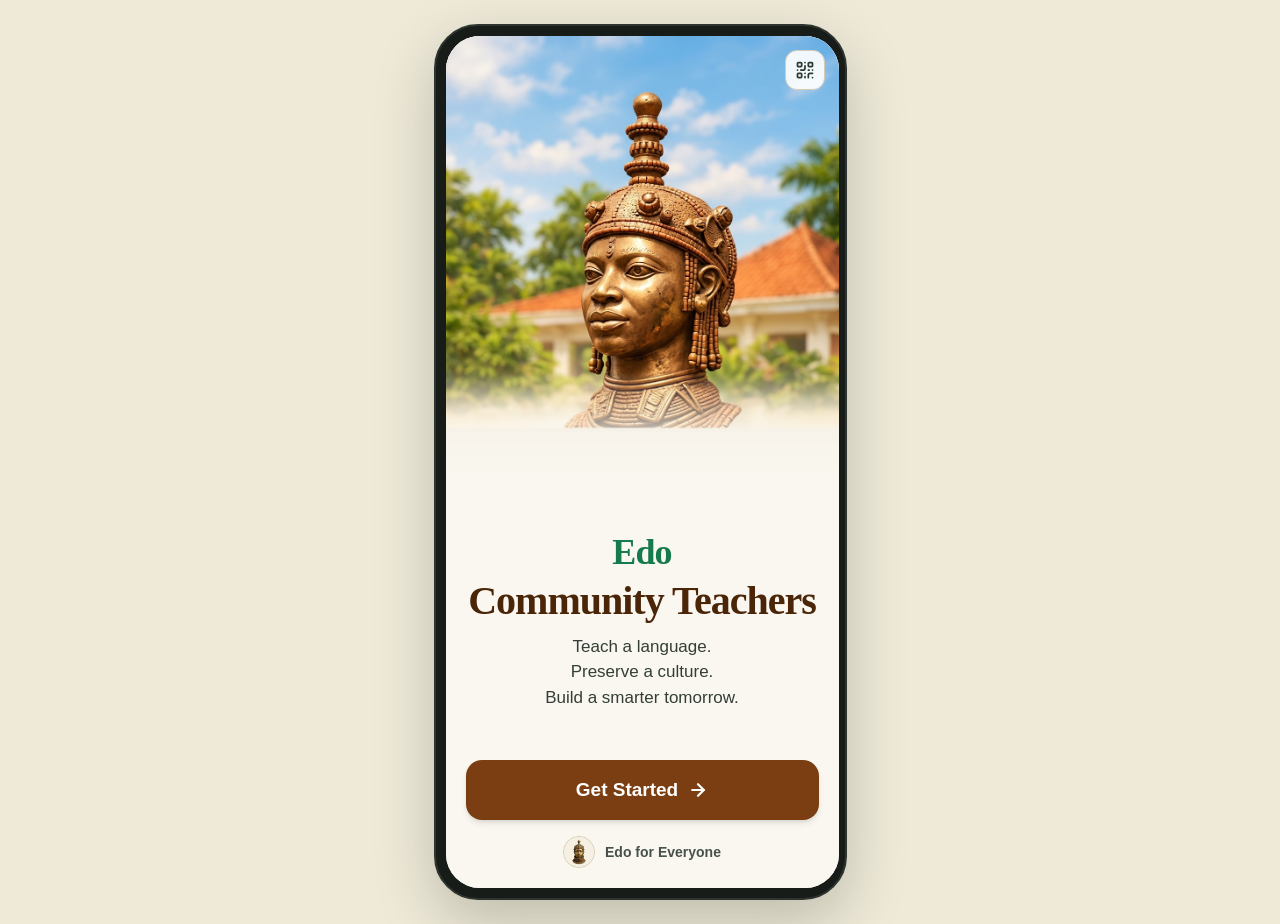
==== index.html @ ba946815 "deploy: iStoria-Ai/CommunityTeachers@e9f51da54241ebad899f2d6e8543a37bd454bb86" ====
<!doctype html>
<html lang="en">
  <head>
    <meta charset="UTF-8" />
    <meta name="viewport" content="width=device-width, initial-scale=1.0, viewport-fit=cover, maximum-scale=1.0, user-scalable=no" />
    <meta name="theme-color" content="#FAF7F0" />
    <meta name="apple-mobile-web-app-capable" content="yes" />
    <meta name="apple-mobile-web-app-status-bar-style" content="default" />
    <link rel="icon" type="image/jpeg" href="/assets/edo-bronze-icon.jpg" />
    <link rel="apple-touch-icon" href="/assets/edo-bronze-icon.jpg" />
    <title>Edo — Community Teachers</title>
    <script type="module" crossorigin src="/assets/studio-DV3Yl1TY.js"></script>
    <link rel="modulepreload" crossorigin href="/assets/index-BXqpALLP.js">
    <link rel="stylesheet" crossorigin href="/assets/index-SWnWZ9Dm.css">
  </head>
  <body class="bg-[#FAF7F0] text-[#1C241E] antialiased selection:bg-[#157A4C] selection:text-white">
    <div id="root"></div>
  </body>
</html>
---- assets/index-SWnWZ9Dm.css ----
*,:before,:after{--tw-border-spacing-x: 0;--tw-border-spacing-y: 0;--tw-translate-x: 0;--tw-translate-y: 0;--tw-rotate: 0;--tw-skew-x: 0;--tw-skew-y: 0;--tw-scale-x: 1;--tw-scale-y: 1;--tw-pan-x: ;--tw-pan-y: ;--tw-pinch-zoom: ;--tw-scroll-snap-strictness: proximity;--tw-gradient-from-position: ;--tw-gradient-via-position: ;--tw-gradient-to-position: ;--tw-ordinal: ;--tw-slashed-zero: ;--tw-numeric-figure: ;--tw-numeric-spacing: ;--tw-numeric-fraction: ;--tw-ring-inset: ;--tw-ring-offset-width: 0px;--tw-ring-offset-color: #fff;--tw-ring-color: rgb(59 130 246 / .5);--tw-ring-offset-shadow: 0 0 #0000;--tw-ring-shadow: 0 0 #0000;--tw-shadow: 0 0 #0000;--tw-shadow-colored: 0 0 #0000;--tw-blur: ;--tw-brightness: ;--tw-contrast: ;--tw-grayscale: ;--tw-hue-rotate: ;--tw-invert: ;--tw-saturate: ;--tw-sepia: ;--tw-drop-shadow: ;--tw-backdrop-blur: ;--tw-backdrop-brightness: ;--tw-backdrop-contrast: ;--tw-backdrop-grayscale: ;--tw-backdrop-hue-rotate: ;--tw-backdrop-invert: ;--tw-backdrop-opacity: ;--tw-backdrop-saturate: ;--tw-backdrop-sepia: ;--tw-contain-size: ;--tw-contain-layout: ;--tw-contain-paint: ;--tw-contain-style: }::backdrop{--tw-border-spacing-x: 0;--tw-border-spacing-y: 0;--tw-translate-x: 0;--tw-translate-y: 0;--tw-rotate: 0;--tw-skew-x: 0;--tw-skew-y: 0;--tw-scale-x: 1;--tw-scale-y: 1;--tw-pan-x: ;--tw-pan-y: ;--tw-pinch-zoom: ;--tw-scroll-snap-strictness: proximity;--tw-gradient-from-position: ;--tw-gradient-via-position: ;--tw-gradient-to-position: ;--tw-ordinal: ;--tw-slashed-zero: ;--tw-numeric-figure: ;--tw-numeric-spacing: ;--tw-numeric-fraction: ;--tw-ring-inset: ;--tw-ring-offset-width: 0px;--tw-ring-offset-color: #fff;--tw-ring-color: rgb(59 130 246 / .5);--tw-ring-offset-shadow: 0 0 #0000;--tw-ring-shadow: 0 0 #0000;--tw-shadow: 0 0 #0000;--tw-shadow-colored: 0 0 #0000;--tw-blur: ;--tw-brightness: ;--tw-contrast: ;--tw-grayscale: ;--tw-hue-rotate: ;--tw-invert: ;--tw-saturate: ;--tw-sepia: ;--tw-drop-shadow: ;--tw-backdrop-blur: ;--tw-backdrop-brightness: ;--tw-backdrop-contrast: ;--tw-backdrop-grayscale: ;--tw-backdrop-hue-rotate: ;--tw-backdrop-invert: ;--tw-backdrop-opacity: ;--tw-backdrop-saturate: ;--tw-backdrop-sepia: ;--tw-contain-size: ;--tw-contain-layout: ;--tw-contain-paint: ;--tw-contain-style: }*,:before,:after{box-sizing:border-box;border-width:0;border-style:solid;border-color:#e5e7eb}:before,:after{--tw-content: ""}html,:host{line-height:1.5;-webkit-text-size-adjust:100%;-moz-tab-size:4;-o-tab-size:4;tab-size:4;font-family:Inter,-apple-system,BlinkMacSystemFont,Segoe UI,Roboto,sans-serif;font-feature-settings:normal;font-variation-settings:normal;-webkit-tap-highlight-color:transparent}body{margin:0;line-height:inherit}hr{height:0;color:inherit;border-top-width:1px}abbr:where([title]){-webkit-text-decoration:underline dotted;text-decoration:underline dotted}h1,h2,h3,h4,h5,h6{font-size:inherit;font-weight:inherit}a{color:inherit;text-decoration:inherit}b,strong{font-weight:bolder}code,kbd,samp,pre{font-family:ui-monospace,SFMono-Regular,Menlo,Monaco,Consolas,Liberation Mono,Courier New,monospace;font-feature-settings:normal;font-variation-settings:normal;font-size:1em}small{font-size:80%}sub,sup{font-size:75%;line-height:0;position:relative;vertical-align:baseline}sub{bottom:-.25em}sup{top:-.5em}table{text-indent:0;border-color:inherit;border-collapse:collapse}button,input,optgroup,select,textarea{font-family:inherit;font-feature-settings:inherit;font-variation-settings:inherit;font-size:100%;font-weight:inherit;line-height:inherit;letter-spacing:inherit;color:inherit;margin:0;padding:0}button,select{text-transform:none}button,input:where([type=button]),input:where([type=reset]),input:where([type=submit]){-webkit-appearance:button;background-color:transparent;background-image:none}:-moz-focusring{outline:auto}:-moz-ui-invalid{box-shadow:none}progress{vertical-align:baseline}::-webkit-inner-spin-button,::-webkit-outer-spin-button{height:auto}[type=search]{-webkit-appearance:textfield;outline-offset:-2px}::-webkit-search-decoration{-webkit-appearance:none}::-webkit-file-upload-button{-webkit-appearance:button;font:inherit}summary{display:list-item}blockquote,dl,dd,h1,h2,h3,h4,h5,h6,hr,figure,p,pre{margin:0}fieldset{margin:0;padding:0}legend{padding:0}ol,ul,menu{list-style:none;margin:0;padding:0}dialog{padding:0}textarea{resize:vertical}input::-moz-placeholder,textarea::-moz-placeholder{opacity:1;color:#9ca3af}input::placeholder,textarea::placeholder{opacity:1;color:#9ca3af}button,[role=button]{cursor:pointer}:disabled{cursor:default}img,svg,video,canvas,audio,iframe,embed,object{display:block;vertical-align:middle}img,video{max-width:100%;height:auto}[hidden]:where(:not([hidden=until-found])){display:none}.container{width:100%}@media (min-width: 640px){.container{max-width:640px}}@media (min-width: 768px){.container{max-width:768px}}@media (min-width: 1024px){.container{max-width:1024px}}@media (min-width: 1280px){.container{max-width:1280px}}@media (min-width: 1536px){.container{max-width:1536px}}.edo-screen{display:flex;width:100%;flex:1 1 0%;-webkit-user-select:none;-moz-user-select:none;user-select:none;flex-direction:column;overflow-x:hidden;--tw-bg-opacity: 1;background-color:rgb(250 247 240 / var(--tw-bg-opacity, 1));--tw-text-opacity: 1;color:rgb(28 36 30 / var(--tw-text-opacity, 1))}.edo-screen-scroll{display:flex;width:100%;flex:1 1 0%;flex-direction:column;justify-content:space-between;overflow-y:auto;overflow-x:hidden;padding-left:1.25rem;padding-right:1.25rem;padding-bottom:1.25rem}.edo-primary-btn{display:flex;min-height:56px;width:100%;align-items:center;justify-content:center;gap:.625rem;border-radius:1rem;padding:.875rem 1.5rem;font-size:17.5px;font-weight:700;line-height:1.375;--tw-shadow: 0 4px 6px -1px rgb(0 0 0 / .1), 0 2px 4px -2px rgb(0 0 0 / .1);--tw-shadow-colored: 0 4px 6px -1px var(--tw-shadow-color), 0 2px 4px -2px var(--tw-shadow-color);box-shadow:var(--tw-ring-offset-shadow, 0 0 #0000),var(--tw-ring-shadow, 0 0 #0000),var(--tw-shadow);transition-property:all;transition-timing-function:cubic-bezier(.4,0,.2,1);transition-duration:.15s}.edo-primary-btn:active{--tw-scale-x: .99;--tw-scale-y: .99;transform:translate(var(--tw-translate-x),var(--tw-translate-y)) rotate(var(--tw-rotate)) skew(var(--tw-skew-x)) skewY(var(--tw-skew-y)) scaleX(var(--tw-scale-x)) scaleY(var(--tw-scale-y))}.edo-secondary-btn{display:flex;min-height:52px;width:100%;align-items:center;justify-content:center;gap:.5rem;border-radius:1rem;border-width:1px;--tw-border-opacity: 1;border-color:rgb(221 213 196 / var(--tw-border-opacity, 1));--tw-bg-opacity: 1;background-color:rgb(255 255 255 / var(--tw-bg-opacity, 1));padding:.75rem 1.25rem;font-size:16px;font-weight:700;line-height:1.375;--tw-text-opacity: 1;color:rgb(38 49 41 / var(--tw-text-opacity, 1));--tw-shadow: 0 1px 2px 0 rgb(0 0 0 / .05);--tw-shadow-colored: 0 1px 2px 0 var(--tw-shadow-color);box-shadow:var(--tw-ring-offset-shadow, 0 0 #0000),var(--tw-ring-shadow, 0 0 #0000),var(--tw-shadow);transition-property:all;transition-timing-function:cubic-bezier(.4,0,.2,1);transition-duration:.15s}.edo-secondary-btn:hover{--tw-bg-opacity: 1;background-color:rgb(245 241 230 / var(--tw-bg-opacity, 1))}.edo-secondary-btn:active{--tw-scale-x: .99;--tw-scale-y: .99;transform:translate(var(--tw-translate-x),var(--tw-translate-y)) rotate(var(--tw-rotate)) skew(var(--tw-skew-x)) skewY(var(--tw-skew-y)) scaleX(var(--tw-scale-x)) scaleY(var(--tw-scale-y))}.edo-input{min-height:54px;width:100%;border-radius:1rem;border-width:1px;--tw-border-opacity: 1;border-color:rgb(212 204 184 / var(--tw-border-opacity, 1));--tw-bg-opacity: 1;background-color:rgb(255 255 255 / var(--tw-bg-opacity, 1));padding:.875rem 1rem;font-size:16.5px;--tw-text-opacity: 1;color:rgb(28 36 30 / var(--tw-text-opacity, 1))}.edo-input::-moz-placeholder{--tw-placeholder-opacity: 1;color:rgb(133 142 135 / var(--tw-placeholder-opacity, 1))}.edo-input::placeholder{--tw-placeholder-opacity: 1;color:rgb(133 142 135 / var(--tw-placeholder-opacity, 1))}.edo-input{--tw-shadow: inset 0 2px 4px 0 rgb(0 0 0 / .05);--tw-shadow-colored: inset 0 2px 4px 0 var(--tw-shadow-color);box-shadow:var(--tw-ring-offset-shadow, 0 0 #0000),var(--tw-ring-shadow, 0 0 #0000),var(--tw-shadow);transition-property:color,background-color,border-color,text-decoration-color,fill,stroke,opacity,box-shadow,transform,filter,backdrop-filter;transition-timing-function:cubic-bezier(.4,0,.2,1);transition-duration:.15s}.edo-input:focus{outline:2px solid transparent;outline-offset:2px}.sr-only{position:absolute;width:1px;height:1px;padding:0;margin:-1px;overflow:hidden;clip:rect(0,0,0,0);white-space:nowrap;border-width:0}.pointer-events-none{pointer-events:none}.visible{visibility:visible}.static{position:static}.fixed{position:fixed}.absolute{position:absolute}.relative{position:relative}.sticky{position:sticky}.inset-0{top:0;right:0;bottom:0;left:0}.inset-x-0{left:0;right:0}.-left-2{left:-.5rem}.-right-2{right:-.5rem}.-top-1{top:-.25rem}.bottom-0{bottom:0}.bottom-1{bottom:.25rem}.left-4{left:1rem}.left-\[9px\]{left:9px}.right-0{right:0}.right-1{right:.25rem}.right-2\.5{right:.625rem}.right-3{right:.75rem}.right-3\.5{right:.875rem}.top-0{top:0}.top-2{top:.5rem}.top-2\.5{top:.625rem}.top-3\.5{top:.875rem}.top-5{top:1.25rem}.z-10{z-index:10}.z-20{z-index:20}.z-30{z-index:30}.z-50{z-index:50}.mx-5{margin-left:1.25rem;margin-right:1.25rem}.mx-auto{margin-left:auto;margin-right:auto}.my-0\.5{margin-top:.125rem;margin-bottom:.125rem}.my-1{margin-top:.25rem;margin-bottom:.25rem}.my-2{margin-top:.5rem;margin-bottom:.5rem}.my-auto{margin-top:auto;margin-bottom:auto}.mb-1{margin-bottom:.25rem}.mb-1\.5{margin-bottom:.375rem}.mb-2{margin-bottom:.5rem}.mb-2\.5{margin-bottom:.625rem}.mb-3{margin-bottom:.75rem}.mb-4{margin-bottom:1rem}.mb-6{margin-bottom:1.5rem}.ml-0\.5{margin-left:.125rem}.ml-2{margin-left:.5rem}.mt-0\.5{margin-top:.125rem}.mt-1{margin-top:.25rem}.mt-1\.5{margin-top:.375rem}.mt-2{margin-top:.5rem}.mt-2\.5{margin-top:.625rem}.mt-3{margin-top:.75rem}.mt-3\.5{margin-top:.875rem}.mt-4{margin-top:1rem}.mt-5{margin-top:1.25rem}.block{display:block}.inline-block{display:inline-block}.flex{display:flex}.inline-flex{display:inline-flex}.table{display:table}.grid{display:grid}.contents{display:contents}.hidden{display:none}.h-1\.5{height:.375rem}.h-10{height:2.5rem}.h-11{height:2.75rem}.h-12{height:3rem}.h-14{height:3.5rem}.h-16{height:4rem}.h-2{height:.5rem}.h-2\.5{height:.625rem}.h-24{height:6rem}.h-28{height:7rem}.h-3{height:.75rem}.h-3\.5{height:.875rem}.h-32{height:8rem}.h-4{height:1rem}.h-5{height:1.25rem}.h-6{height:1.5rem}.h-7{height:1.75rem}.h-8{height:2rem}.h-9{height:2.25rem}.h-\[100dvh\]{height:100dvh}.h-\[190px\]{height:190px}.h-\[38px\]{height:38px}.h-\[42px\]{height:42px}.h-\[52px\]{height:52px}.h-\[80px\]{height:80px}.h-\[88px\]{height:88px}.h-\[96px\]{height:96px}.h-full{height:100%}.max-h-\[40dvh\]{max-height:40dvh}.max-h-\[470px\]{max-height:470px}.max-h-\[80px\]{max-height:80px}.max-h-\[92vh\]{max-height:92vh}.max-h-full{max-height:100%}.min-h-0{min-height:0px}.min-h-\[100dvh\]{min-height:100dvh}.min-h-\[140px\]{min-height:140px}.min-h-\[265px\]{min-height:265px}.min-h-\[320px\]{min-height:320px}.min-h-\[42px\]{min-height:42px}.min-h-\[44px\]{min-height:44px}.min-h-\[46px\]{min-height:46px}.min-h-\[48px\]{min-height:48px}.min-h-\[50px\]{min-height:50px}.min-h-\[56px\]{min-height:56px}.min-h-\[58px\]{min-height:58px}.min-h-\[60px\]{min-height:60px}.min-h-\[62px\]{min-height:62px}.w-1{width:.25rem}.w-1\.5{width:.375rem}.w-10{width:2.5rem}.w-11{width:2.75rem}.w-12{width:3rem}.w-14{width:3.5rem}.w-16{width:4rem}.w-2{width:.5rem}.w-24{width:6rem}.w-3{width:.75rem}.w-3\.5{width:.875rem}.w-32{width:8rem}.w-4{width:1rem}.w-5{width:1.25rem}.w-6{width:1.5rem}.w-7{width:1.75rem}.w-8{width:2rem}.w-9{width:2.25rem}.w-\[110px\]{width:110px}.w-\[190px\]{width:190px}.w-\[2px\]{width:2px}.w-\[38px\]{width:38px}.w-\[42px\]{width:42px}.w-\[52px\]{width:52px}.w-\[88px\]{width:88px}.w-\[96px\]{width:96px}.w-full{width:100%}.w-px{width:1px}.min-w-0{min-width:0px}.min-w-\[64px\]{min-width:64px}.max-w-\[142px\]{max-width:142px}.max-w-\[1540px\]{max-width:1540px}.max-w-\[1680px\]{max-width:1680px}.max-w-\[240px\]{max-width:240px}.max-w-\[260px\]{max-width:260px}.max-w-\[280px\]{max-width:280px}.max-w-\[300px\]{max-width:300px}.max-w-\[390px\]{max-width:390px}.max-w-full{max-width:100%}.max-w-lg{max-width:32rem}.max-w-sm{max-width:24rem}.max-w-xs{max-width:20rem}.flex-1{flex:1 1 0%}.flex-\[1\.18\]{flex:1.18}.shrink-0{flex-shrink:0}.scale-105{--tw-scale-x: 1.05;--tw-scale-y: 1.05;transform:translate(var(--tw-translate-x),var(--tw-translate-y)) rotate(var(--tw-rotate)) skew(var(--tw-skew-x)) skewY(var(--tw-skew-y)) scaleX(var(--tw-scale-x)) scaleY(var(--tw-scale-y))}.scale-110{--tw-scale-x: 1.1;--tw-scale-y: 1.1;transform:translate(var(--tw-translate-x),var(--tw-translate-y)) rotate(var(--tw-rotate)) skew(var(--tw-skew-x)) skewY(var(--tw-skew-y)) scaleX(var(--tw-scale-x)) scaleY(var(--tw-scale-y))}@keyframes ping{75%,to{transform:scale(2);opacity:0}}.animate-ping{animation:ping 1s cubic-bezier(0,0,.2,1) infinite}@keyframes pulse{50%{opacity:.5}}.animate-pulse{animation:pulse 2s cubic-bezier(.4,0,.6,1) infinite}@keyframes spin{to{transform:rotate(360deg)}}.animate-spin{animation:spin 1s linear infinite}.cursor-not-allowed{cursor:not-allowed}.cursor-pointer{cursor:pointer}.select-none{-webkit-user-select:none;-moz-user-select:none;user-select:none}.select-text{-webkit-user-select:text;-moz-user-select:text;user-select:text}.resize{resize:both}.list-inside{list-style-position:inside}.list-decimal{list-style-type:decimal}.grid-cols-2{grid-template-columns:repeat(2,minmax(0,1fr))}.grid-cols-3{grid-template-columns:repeat(3,minmax(0,1fr))}.grid-rows-2{grid-template-rows:repeat(2,minmax(0,1fr))}.flex-col{flex-direction:column}.flex-wrap{flex-wrap:wrap}.items-start{align-items:flex-start}.items-end{align-items:flex-end}.items-center{align-items:center}.justify-end{justify-content:flex-end}.justify-center{justify-content:center}.justify-between{justify-content:space-between}.justify-around{justify-content:space-around}.gap-1{gap:.25rem}.gap-1\.5{gap:.375rem}.gap-2{gap:.5rem}.gap-2\.5{gap:.625rem}.gap-3{gap:.75rem}.gap-3\.5{gap:.875rem}.gap-4{gap:1rem}.gap-5{gap:1.25rem}.gap-\[3px\]{gap:3px}.space-y-1>:not([hidden])~:not([hidden]){--tw-space-y-reverse: 0;margin-top:calc(.25rem * calc(1 - var(--tw-space-y-reverse)));margin-bottom:calc(.25rem * var(--tw-space-y-reverse))}.space-y-1\.5>:not([hidden])~:not([hidden]){--tw-space-y-reverse: 0;margin-top:calc(.375rem * calc(1 - var(--tw-space-y-reverse)));margin-bottom:calc(.375rem * var(--tw-space-y-reverse))}.space-y-2>:not([hidden])~:not([hidden]){--tw-space-y-reverse: 0;margin-top:calc(.5rem * calc(1 - var(--tw-space-y-reverse)));margin-bottom:calc(.5rem * var(--tw-space-y-reverse))}.space-y-2\.5>:not([hidden])~:not([hidden]){--tw-space-y-reverse: 0;margin-top:calc(.625rem * calc(1 - var(--tw-space-y-reverse)));margin-bottom:calc(.625rem * var(--tw-space-y-reverse))}.space-y-3>:not([hidden])~:not([hidden]){--tw-space-y-reverse: 0;margin-top:calc(.75rem * calc(1 - var(--tw-space-y-reverse)));margin-bottom:calc(.75rem * var(--tw-space-y-reverse))}.space-y-4>:not([hidden])~:not([hidden]){--tw-space-y-reverse: 0;margin-top:calc(1rem * calc(1 - var(--tw-space-y-reverse)));margin-bottom:calc(1rem * var(--tw-space-y-reverse))}.space-y-8>:not([hidden])~:not([hidden]){--tw-space-y-reverse: 0;margin-top:calc(2rem * calc(1 - var(--tw-space-y-reverse)));margin-bottom:calc(2rem * var(--tw-space-y-reverse))}.self-start{align-self:flex-start}.overflow-hidden{overflow:hidden}.overflow-x-auto{overflow-x:auto}.overflow-y-auto{overflow-y:auto}.truncate{overflow:hidden;text-overflow:ellipsis;white-space:nowrap}.whitespace-normal{white-space:normal}.break-words{overflow-wrap:break-word}.break-all{word-break:break-all}.rounded{border-radius:.25rem}.rounded-2xl{border-radius:1rem}.rounded-3xl{border-radius:1.5rem}.rounded-\[34px\]{border-radius:34px}.rounded-\[44px\]{border-radius:44px}.rounded-full{border-radius:9999px}.rounded-lg{border-radius:.5rem}.rounded-md{border-radius:.375rem}.rounded-sm{border-radius:.125rem}.rounded-xl{border-radius:.75rem}.border{border-width:1px}.border-2{border-width:2px}.border-4{border-width:4px}.border-\[2px\]{border-width:2px}.border-b{border-bottom-width:1px}.border-t{border-top-width:1px}.border-\[\#157A4C\]{--tw-border-opacity: 1;border-color:rgb(21 122 76 / var(--tw-border-opacity, 1))}.border-\[\#18241B\]{--tw-border-opacity: 1;border-color:rgb(24 36 27 / var(--tw-border-opacity, 1))}.border-\[\#238B52\]{--tw-border-opacity: 1;border-color:rgb(35 139 82 / var(--tw-border-opacity, 1))}.border-\[\#2E3430\]{--tw-border-opacity: 1;border-color:rgb(46 52 48 / var(--tw-border-opacity, 1))}.border-\[\#6E4BC3\]\/50{border-color:#6e4bc380}.border-\[\#934919\]{--tw-border-opacity: 1;border-color:rgb(147 73 25 / var(--tw-border-opacity, 1))}.border-\[\#A7D7BC\]{--tw-border-opacity: 1;border-color:rgb(167 215 188 / var(--tw-border-opacity, 1))}.border-\[\#B9B2A2\]{--tw-border-opacity: 1;border-color:rgb(185 178 162 / var(--tw-border-opacity, 1))}.border-\[\#B9DFCA\]{--tw-border-opacity: 1;border-color:rgb(185 223 202 / var(--tw-border-opacity, 1))}.border-\[\#BBD4FA\]{--tw-border-opacity: 1;border-color:rgb(187 212 250 / var(--tw-border-opacity, 1))}.border-\[\#BDE3CF\]{--tw-border-opacity: 1;border-color:rgb(189 227 207 / var(--tw-border-opacity, 1))}.border-\[\#BDE5C8\]{--tw-border-opacity: 1;border-color:rgb(189 229 200 / var(--tw-border-opacity, 1))}.border-\[\#BEE2CE\]{--tw-border-opacity: 1;border-color:rgb(190 226 206 / var(--tw-border-opacity, 1))}.border-\[\#BFD6FA\]{--tw-border-opacity: 1;border-color:rgb(191 214 250 / var(--tw-border-opacity, 1))}.border-\[\#C2E2D0\]{--tw-border-opacity: 1;border-color:rgb(194 226 208 / var(--tw-border-opacity, 1))}.border-\[\#C2E4D2\]{--tw-border-opacity: 1;border-color:rgb(194 228 210 / var(--tw-border-opacity, 1))}.border-\[\#C3D9FA\]{--tw-border-opacity: 1;border-color:rgb(195 217 250 / var(--tw-border-opacity, 1))}.border-\[\#C6E2D1\]{--tw-border-opacity: 1;border-color:rgb(198 226 209 / var(--tw-border-opacity, 1))}.border-\[\#CBB8EE\]{--tw-border-opacity: 1;border-color:rgb(203 184 238 / var(--tw-border-opacity, 1))}.border-\[\#D0D9E7\]{--tw-border-opacity: 1;border-color:rgb(208 217 231 / var(--tw-border-opacity, 1))}.border-\[\#D3E3FC\]{--tw-border-opacity: 1;border-color:rgb(211 227 252 / var(--tw-border-opacity, 1))}.border-\[\#D5C5F3\]{--tw-border-opacity: 1;border-color:rgb(213 197 243 / var(--tw-border-opacity, 1))}.border-\[\#D5CCB8\]{--tw-border-opacity: 1;border-color:rgb(213 204 184 / var(--tw-border-opacity, 1))}.border-\[\#D5CFC0\]{--tw-border-opacity: 1;border-color:rgb(213 207 192 / var(--tw-border-opacity, 1))}.border-\[\#D7C8F3\]{--tw-border-opacity: 1;border-color:rgb(215 200 243 / var(--tw-border-opacity, 1))}.border-\[\#D7EFE2\]{--tw-border-opacity: 1;border-color:rgb(215 239 226 / var(--tw-border-opacity, 1))}.border-\[\#D8CFC0\]{--tw-border-opacity: 1;border-color:rgb(216 207 192 / var(--tw-border-opacity, 1))}.border-\[\#DDD5C4\]{--tw-border-opacity: 1;border-color:rgb(221 213 196 / var(--tw-border-opacity, 1))}.border-\[\#DED5C3\]{--tw-border-opacity: 1;border-color:rgb(222 213 195 / var(--tw-border-opacity, 1))}.border-\[\#DED6C4\]{--tw-border-opacity: 1;border-color:rgb(222 214 196 / var(--tw-border-opacity, 1))}.border-\[\#DFBF7F\]\/50{border-color:#dfbf7f80}.border-\[\#DFD5C0\]{--tw-border-opacity: 1;border-color:rgb(223 213 192 / var(--tw-border-opacity, 1))}.border-\[\#DFD6C4\]{--tw-border-opacity: 1;border-color:rgb(223 214 196 / var(--tw-border-opacity, 1))}.border-\[\#DFD7C5\]{--tw-border-opacity: 1;border-color:rgb(223 215 197 / var(--tw-border-opacity, 1))}.border-\[\#DFD8F2\]{--tw-border-opacity: 1;border-color:rgb(223 216 242 / var(--tw-border-opacity, 1))}.border-\[\#E0D8C6\]{--tw-border-opacity: 1;border-color:rgb(224 216 198 / var(--tw-border-opacity, 1))}.border-\[\#E2D2C0\]{--tw-border-opacity: 1;border-color:rgb(226 210 192 / var(--tw-border-opacity, 1))}.border-\[\#E2D8C6\]{--tw-border-opacity: 1;border-color:rgb(226 216 198 / var(--tw-border-opacity, 1))}.border-\[\#E2DAC7\]{--tw-border-opacity: 1;border-color:rgb(226 218 199 / var(--tw-border-opacity, 1))}.border-\[\#E4DCB\]{border-color:#E4DCB}.border-\[\#E5DEC9\]{--tw-border-opacity: 1;border-color:rgb(229 222 201 / var(--tw-border-opacity, 1))}.border-\[\#E5E7EB\]{--tw-border-opacity: 1;border-color:rgb(229 231 235 / var(--tw-border-opacity, 1))}.border-\[\#E6DFCF\]{--tw-border-opacity: 1;border-color:rgb(230 223 207 / var(--tw-border-opacity, 1))}.border-\[\#F3C5BE\]{--tw-border-opacity: 1;border-color:rgb(243 197 190 / var(--tw-border-opacity, 1))}.border-\[\#F8D7D3\]{--tw-border-opacity: 1;border-color:rgb(248 215 211 / var(--tw-border-opacity, 1))}.border-\[\#FCA5A5\]{--tw-border-opacity: 1;border-color:rgb(252 165 165 / var(--tw-border-opacity, 1))}.border-\[\#FCD34D\]{--tw-border-opacity: 1;border-color:rgb(252 211 77 / var(--tw-border-opacity, 1))}.bg-\[\#0B6638\]{--tw-bg-opacity: 1;background-color:rgb(11 102 56 / var(--tw-bg-opacity, 1))}.bg-\[\#135E35\]{--tw-bg-opacity: 1;background-color:rgb(19 94 53 / var(--tw-bg-opacity, 1))}.bg-\[\#157A4C\]{--tw-bg-opacity: 1;background-color:rgb(21 122 76 / var(--tw-bg-opacity, 1))}.bg-\[\#157A4C\]\/25{background-color:#157a4c40}.bg-\[\#16A34A\]{--tw-bg-opacity: 1;background-color:rgb(22 163 74 / var(--tw-bg-opacity, 1))}.bg-\[\#181C19\]{--tw-bg-opacity: 1;background-color:rgb(24 28 25 / var(--tw-bg-opacity, 1))}.bg-\[\#187542\]{--tw-bg-opacity: 1;background-color:rgb(24 117 66 / var(--tw-bg-opacity, 1))}.bg-\[\#1B241E\]{--tw-bg-opacity: 1;background-color:rgb(27 36 30 / var(--tw-bg-opacity, 1))}.bg-\[\#1D6CE0\]{--tw-bg-opacity: 1;background-color:rgb(29 108 224 / var(--tw-bg-opacity, 1))}.bg-\[\#1F8A58\]{--tw-bg-opacity: 1;background-color:rgb(31 138 88 / var(--tw-bg-opacity, 1))}.bg-\[\#223458\]{--tw-bg-opacity: 1;background-color:rgb(34 52 88 / var(--tw-bg-opacity, 1))}.bg-\[\#2563EB\]{--tw-bg-opacity: 1;background-color:rgb(37 99 235 / var(--tw-bg-opacity, 1))}.bg-\[\#259662\]\/75{background-color:#259662bf}.bg-\[\#3A453D\]{--tw-bg-opacity: 1;background-color:rgb(58 69 61 / var(--tw-bg-opacity, 1))}.bg-\[\#3B82F6\]\/50{background-color:#3b82f680}.bg-\[\#3B82F6\]\/80{background-color:#3b82f6cc}.bg-\[\#5D2C0C\]{--tw-bg-opacity: 1;background-color:rgb(93 44 12 / var(--tw-bg-opacity, 1))}.bg-\[\#6E4BC3\]{--tw-bg-opacity: 1;background-color:rgb(110 75 195 / var(--tw-bg-opacity, 1))}.bg-\[\#6E4BC3\]\/15{background-color:#6e4bc326}.bg-\[\#7A3E12\]{--tw-bg-opacity: 1;background-color:rgb(122 62 18 / var(--tw-bg-opacity, 1))}.bg-\[\#7B3C13\]{--tw-bg-opacity: 1;background-color:rgb(123 60 19 / var(--tw-bg-opacity, 1))}.bg-\[\#94A3B8\]{--tw-bg-opacity: 1;background-color:rgb(148 163 184 / var(--tw-bg-opacity, 1))}.bg-\[\#B9B2A2\]{--tw-bg-opacity: 1;background-color:rgb(185 178 162 / var(--tw-bg-opacity, 1))}.bg-\[\#C93B2B\]{--tw-bg-opacity: 1;background-color:rgb(201 59 43 / var(--tw-bg-opacity, 1))}.bg-\[\#D5CFC0\]{--tw-bg-opacity: 1;background-color:rgb(213 207 192 / var(--tw-bg-opacity, 1))}.bg-\[\#D97706\]{--tw-bg-opacity: 1;background-color:rgb(217 119 6 / var(--tw-bg-opacity, 1))}.bg-\[\#DC2626\]{--tw-bg-opacity: 1;background-color:rgb(220 38 38 / var(--tw-bg-opacity, 1))}.bg-\[\#E0D8C6\]{--tw-bg-opacity: 1;background-color:rgb(224 216 198 / var(--tw-bg-opacity, 1))}.bg-\[\#E4E9F2\]{--tw-bg-opacity: 1;background-color:rgb(228 233 242 / var(--tw-bg-opacity, 1))}.bg-\[\#E4E9F2\]\/95{background-color:#e4e9f2f2}.bg-\[\#E5F4EC\]{--tw-bg-opacity: 1;background-color:rgb(229 244 236 / var(--tw-bg-opacity, 1))}.bg-\[\#E6ECF7\]{--tw-bg-opacity: 1;background-color:rgb(230 236 247 / var(--tw-bg-opacity, 1))}.bg-\[\#E6EFFC\]{--tw-bg-opacity: 1;background-color:rgb(230 239 252 / var(--tw-bg-opacity, 1))}.bg-\[\#E6F4ED\]{--tw-bg-opacity: 1;background-color:rgb(230 244 237 / var(--tw-bg-opacity, 1))}.bg-\[\#E8F1FD\]{--tw-bg-opacity: 1;background-color:rgb(232 241 253 / var(--tw-bg-opacity, 1))}.bg-\[\#E8F3EC\]{--tw-bg-opacity: 1;background-color:rgb(232 243 236 / var(--tw-bg-opacity, 1))}.bg-\[\#E8F5E9\]{--tw-bg-opacity: 1;background-color:rgb(232 245 233 / var(--tw-bg-opacity, 1))}.bg-\[\#EAB308\]{--tw-bg-opacity: 1;background-color:rgb(234 179 8 / var(--tw-bg-opacity, 1))}.bg-\[\#EAE2D0\]{--tw-bg-opacity: 1;background-color:rgb(234 226 208 / var(--tw-bg-opacity, 1))}.bg-\[\#EBF7EE\]{--tw-bg-opacity: 1;background-color:rgb(235 247 238 / var(--tw-bg-opacity, 1))}.bg-\[\#EDE5D4\]{--tw-bg-opacity: 1;background-color:rgb(237 229 212 / var(--tw-bg-opacity, 1))}.bg-\[\#EFE8D8\]{--tw-bg-opacity: 1;background-color:rgb(239 232 216 / var(--tw-bg-opacity, 1))}.bg-\[\#EFE9DA\]{--tw-bg-opacity: 1;background-color:rgb(239 233 218 / var(--tw-bg-opacity, 1))}.bg-\[\#EFEAD8\]{--tw-bg-opacity: 1;background-color:rgb(239 234 216 / var(--tw-bg-opacity, 1))}.bg-\[\#F1ECFA\]{--tw-bg-opacity: 1;background-color:rgb(241 236 250 / var(--tw-bg-opacity, 1))}.bg-\[\#F2E8DC\]{--tw-bg-opacity: 1;background-color:rgb(242 232 220 / var(--tw-bg-opacity, 1))}.bg-\[\#F2ECE0\]{--tw-bg-opacity: 1;background-color:rgb(242 236 224 / var(--tw-bg-opacity, 1))}.bg-\[\#F2EFFA\]{--tw-bg-opacity: 1;background-color:rgb(242 239 250 / var(--tw-bg-opacity, 1))}.bg-\[\#F3DFB1\]{--tw-bg-opacity: 1;background-color:rgb(243 223 177 / var(--tw-bg-opacity, 1))}.bg-\[\#F3EDE0\]{--tw-bg-opacity: 1;background-color:rgb(243 237 224 / var(--tw-bg-opacity, 1))}.bg-\[\#F4C330\]{--tw-bg-opacity: 1;background-color:rgb(244 195 48 / var(--tw-bg-opacity, 1))}.bg-\[\#F4EFE2\]{--tw-bg-opacity: 1;background-color:rgb(244 239 226 / var(--tw-bg-opacity, 1))}.bg-\[\#F4EFE6\]{--tw-bg-opacity: 1;background-color:rgb(244 239 230 / var(--tw-bg-opacity, 1))}.bg-\[\#F9FAFB\]{--tw-bg-opacity: 1;background-color:rgb(249 250 251 / var(--tw-bg-opacity, 1))}.bg-\[\#FAF7F0\]{--tw-bg-opacity: 1;background-color:rgb(250 247 240 / var(--tw-bg-opacity, 1))}.bg-\[\#FBF0D4\]{--tw-bg-opacity: 1;background-color:rgb(251 240 212 / var(--tw-bg-opacity, 1))}.bg-\[\#FDF2F0\]{--tw-bg-opacity: 1;background-color:rgb(253 242 240 / var(--tw-bg-opacity, 1))}.bg-\[\#FDFBF7\]{--tw-bg-opacity: 1;background-color:rgb(253 251 247 / var(--tw-bg-opacity, 1))}.bg-\[\#FEF3C7\]{--tw-bg-opacity: 1;background-color:rgb(254 243 199 / var(--tw-bg-opacity, 1))}.bg-\[\#FEF5D4\]{--tw-bg-opacity: 1;background-color:rgb(254 245 212 / var(--tw-bg-opacity, 1))}.bg-\[\#FFF8F8\]{--tw-bg-opacity: 1;background-color:rgb(255 248 248 / var(--tw-bg-opacity, 1))}.bg-black\/10{background-color:#0000001a}.bg-black\/40{background-color:#0006}.bg-black\/50{background-color:#00000080}.bg-black\/60{background-color:#0009}.bg-gray-100{--tw-bg-opacity: 1;background-color:rgb(243 244 246 / var(--tw-bg-opacity, 1))}.bg-white{--tw-bg-opacity: 1;background-color:rgb(255 255 255 / var(--tw-bg-opacity, 1))}.bg-white\/10{background-color:#ffffff1a}.bg-white\/15{background-color:#ffffff26}.bg-white\/25{background-color:#ffffff40}.bg-white\/70{background-color:#ffffffb3}.bg-white\/75{background-color:#ffffffbf}.bg-white\/90{background-color:#ffffffe6}.bg-white\/95{background-color:#fffffff2}.bg-gradient-to-b{background-image:linear-gradient(to bottom,var(--tw-gradient-stops))}.bg-gradient-to-br{background-image:linear-gradient(to bottom right,var(--tw-gradient-stops))}.bg-gradient-to-l{background-image:linear-gradient(to left,var(--tw-gradient-stops))}.from-\[\#EAE2D2\]{--tw-gradient-from: #EAE2D2 var(--tw-gradient-from-position);--tw-gradient-to: rgb(234 226 210 / 0) var(--tw-gradient-to-position);--tw-gradient-stops: var(--tw-gradient-from), var(--tw-gradient-to)}.from-\[\#F4EFE6\]{--tw-gradient-from: #F4EFE6 var(--tw-gradient-from-position);--tw-gradient-to: rgb(244 239 230 / 0) var(--tw-gradient-to-position);--tw-gradient-stops: var(--tw-gradient-from), var(--tw-gradient-to)}.from-\[\#FAF7F0\]{--tw-gradient-from: #FAF7F0 var(--tw-gradient-from-position);--tw-gradient-to: rgb(250 247 240 / 0) var(--tw-gradient-to-position);--tw-gradient-stops: var(--tw-gradient-from), var(--tw-gradient-to)}.via-\[\#E2D8C3\]{--tw-gradient-to: rgb(226 216 195 / 0) var(--tw-gradient-to-position);--tw-gradient-stops: var(--tw-gradient-from), #E2D8C3 var(--tw-gradient-via-position), var(--tw-gradient-to)}.via-\[\#FAF7F0\]\/90{--tw-gradient-to: rgb(250 247 240 / 0) var(--tw-gradient-to-position);--tw-gradient-stops: var(--tw-gradient-from), rgb(250 247 240 / .9) var(--tw-gradient-via-position), var(--tw-gradient-to)}.to-\[\#EBE4D5\]{--tw-gradient-to: #EBE4D5 var(--tw-gradient-to-position)}.to-\[\#FAF7F0\]{--tw-gradient-to: #FAF7F0 var(--tw-gradient-to-position)}.to-transparent{--tw-gradient-to: transparent var(--tw-gradient-to-position)}.fill-\[\#157A4C\]{fill:#157a4c}.fill-\[\#3DDC84\]{fill:#3ddc84}.fill-current{fill:currentColor}.fill-white{fill:#fff}.stroke-\[2\.1\]{stroke-width:2.1}.stroke-\[2\.2\]{stroke-width:2.2}.stroke-\[2\.3\]{stroke-width:2.3}.stroke-\[2\.4\]{stroke-width:2.4}.stroke-\[2\.5\]{stroke-width:2.5}.stroke-\[2\.6\]{stroke-width:2.6}.stroke-\[2\.8\]{stroke-width:2.8}.stroke-\[3\]{stroke-width:3}.object-cover{-o-object-fit:cover;object-fit:cover}.object-top{-o-object-position:top;object-position:top}.p-0\.5{padding:.125rem}.p-1\.5{padding:.375rem}.p-2{padding:.5rem}.p-2\.5{padding:.625rem}.p-3{padding:.75rem}.p-3\.5{padding:.875rem}.p-4{padding:1rem}.p-5{padding:1.25rem}.p-6{padding:1.5rem}.p-\[10px\]{padding:10px}.px-1{padding-left:.25rem;padding-right:.25rem}.px-1\.5{padding-left:.375rem;padding-right:.375rem}.px-2{padding-left:.5rem;padding-right:.5rem}.px-2\.5{padding-left:.625rem;padding-right:.625rem}.px-3{padding-left:.75rem;padding-right:.75rem}.px-3\.5{padding-left:.875rem;padding-right:.875rem}.px-4{padding-left:1rem;padding-right:1rem}.px-5{padding-left:1.25rem;padding-right:1.25rem}.px-6{padding-left:1.5rem;padding-right:1.5rem}.py-0\.5{padding-top:.125rem;padding-bottom:.125rem}.py-1{padding-top:.25rem;padding-bottom:.25rem}.py-1\.5{padding-top:.375rem;padding-bottom:.375rem}.py-10{padding-top:2.5rem;padding-bottom:2.5rem}.py-2{padding-top:.5rem;padding-bottom:.5rem}.py-2\.5{padding-top:.625rem;padding-bottom:.625rem}.py-3{padding-top:.75rem;padding-bottom:.75rem}.py-3\.5{padding-top:.875rem;padding-bottom:.875rem}.py-4{padding-top:1rem;padding-bottom:1rem}.py-6{padding-top:1.5rem;padding-bottom:1.5rem}.pb-1{padding-bottom:.25rem}.pb-1\.5{padding-bottom:.375rem}.pb-2{padding-bottom:.5rem}.pb-3{padding-bottom:.75rem}.pb-5{padding-bottom:1.25rem}.pl-1{padding-left:.25rem}.pl-10{padding-left:2.5rem}.pl-3{padding-left:.75rem}.pr-1{padding-right:.25rem}.pr-7{padding-right:1.75rem}.pr-9{padding-right:2.25rem}.pt-0\.5{padding-top:.125rem}.pt-1{padding-top:.25rem}.pt-2{padding-top:.5rem}.pt-3{padding-top:.75rem}.text-left{text-align:left}.text-center{text-align:center}.font-mono{font-family:ui-monospace,SFMono-Regular,Menlo,Monaco,Consolas,Liberation Mono,Courier New,monospace}.font-serif{font-family:Georgia,Cambria,Times New Roman,serif}.text-2xl{font-size:1.5rem;line-height:2rem}.text-\[10px\]{font-size:10px}.text-\[11\.5px\]{font-size:11.5px}.text-\[11px\]{font-size:11px}.text-\[12\.5px\]{font-size:12.5px}.text-\[12px\]{font-size:12px}.text-\[13\.5px\]{font-size:13.5px}.text-\[13px\]{font-size:13px}.text-\[14\.5px\]{font-size:14.5px}.text-\[14px\]{font-size:14px}.text-\[15\.5px\]{font-size:15.5px}.text-\[15px\]{font-size:15px}.text-\[16\.5px\]{font-size:16.5px}.text-\[16px\]{font-size:16px}.text-\[17px\]{font-size:17px}.text-\[18\.5px\]{font-size:18.5px}.text-\[19px\]{font-size:19px}.text-\[20px\]{font-size:20px}.text-\[21px\]{font-size:21px}.text-\[22px\]{font-size:22px}.text-\[25px\]{font-size:25px}.text-\[29px\]{font-size:29px}.text-\[32px\]{font-size:32px}.text-\[36px\]{font-size:36px}.text-sm{font-size:.875rem;line-height:1.25rem}.text-xl{font-size:1.25rem;line-height:1.75rem}.text-xs{font-size:.75rem;line-height:1rem}.font-bold{font-weight:700}.font-extrabold{font-weight:800}.font-medium{font-weight:500}.font-normal{font-weight:400}.font-semibold{font-weight:600}.uppercase{text-transform:uppercase}.leading-\[1\.08\]{line-height:1.08}.leading-\[1\.12\]{line-height:1.12}.leading-\[1\.48\]{line-height:1.48}.leading-none{line-height:1}.leading-relaxed{line-height:1.625}.leading-snug{line-height:1.375}.leading-tight{line-height:1.25}.tracking-tight{letter-spacing:-.025em}.tracking-wide{letter-spacing:.025em}.tracking-widest{letter-spacing:.1em}.text-\[\#125C39\]{--tw-text-opacity: 1;color:rgb(18 92 57 / var(--tw-text-opacity, 1))}.text-\[\#126941\]{--tw-text-opacity: 1;color:rgb(18 105 65 / var(--tw-text-opacity, 1))}.text-\[\#135E3B\]{--tw-text-opacity: 1;color:rgb(19 94 59 / var(--tw-text-opacity, 1))}.text-\[\#146940\]{--tw-text-opacity: 1;color:rgb(20 105 64 / var(--tw-text-opacity, 1))}.text-\[\#1552B0\]{--tw-text-opacity: 1;color:rgb(21 82 176 / var(--tw-text-opacity, 1))}.text-\[\#157A4C\]{--tw-text-opacity: 1;color:rgb(21 122 76 / var(--tw-text-opacity, 1))}.text-\[\#18241B\]{--tw-text-opacity: 1;color:rgb(24 36 27 / var(--tw-text-opacity, 1))}.text-\[\#183C73\]{--tw-text-opacity: 1;color:rgb(24 60 115 / var(--tw-text-opacity, 1))}.text-\[\#1A241D\]{--tw-text-opacity: 1;color:rgb(26 36 29 / var(--tw-text-opacity, 1))}.text-\[\#1B241E\]{--tw-text-opacity: 1;color:rgb(27 36 30 / var(--tw-text-opacity, 1))}.text-\[\#1B5E3E\]{--tw-text-opacity: 1;color:rgb(27 94 62 / var(--tw-text-opacity, 1))}.text-\[\#1C241E\]{--tw-text-opacity: 1;color:rgb(28 36 30 / var(--tw-text-opacity, 1))}.text-\[\#1D6CE0\]{--tw-text-opacity: 1;color:rgb(29 108 224 / var(--tw-text-opacity, 1))}.text-\[\#1E2A21\]{--tw-text-opacity: 1;color:rgb(30 42 33 / var(--tw-text-opacity, 1))}.text-\[\#1E2B22\]{--tw-text-opacity: 1;color:rgb(30 43 34 / var(--tw-text-opacity, 1))}.text-\[\#1E3A68\]{--tw-text-opacity: 1;color:rgb(30 58 104 / var(--tw-text-opacity, 1))}.text-\[\#1F2922\]{--tw-text-opacity: 1;color:rgb(31 41 34 / var(--tw-text-opacity, 1))}.text-\[\#222D25\]{--tw-text-opacity: 1;color:rgb(34 45 37 / var(--tw-text-opacity, 1))}.text-\[\#223458\]{--tw-text-opacity: 1;color:rgb(34 52 88 / var(--tw-text-opacity, 1))}.text-\[\#234836\]{--tw-text-opacity: 1;color:rgb(35 72 54 / var(--tw-text-opacity, 1))}.text-\[\#253028\]{--tw-text-opacity: 1;color:rgb(37 48 40 / var(--tw-text-opacity, 1))}.text-\[\#261C00\]{--tw-text-opacity: 1;color:rgb(38 28 0 / var(--tw-text-opacity, 1))}.text-\[\#284472\]{--tw-text-opacity: 1;color:rgb(40 68 114 / var(--tw-text-opacity, 1))}.text-\[\#2A372E\]{--tw-text-opacity: 1;color:rgb(42 55 46 / var(--tw-text-opacity, 1))}.text-\[\#2B372E\]{--tw-text-opacity: 1;color:rgb(43 55 46 / var(--tw-text-opacity, 1))}.text-\[\#2C3830\]{--tw-text-opacity: 1;color:rgb(44 56 48 / var(--tw-text-opacity, 1))}.text-\[\#2D3A31\]{--tw-text-opacity: 1;color:rgb(45 58 49 / var(--tw-text-opacity, 1))}.text-\[\#2E3A31\]{--tw-text-opacity: 1;color:rgb(46 58 49 / var(--tw-text-opacity, 1))}.text-\[\#2E3B32\]{--tw-text-opacity: 1;color:rgb(46 59 50 / var(--tw-text-opacity, 1))}.text-\[\#333F36\]{--tw-text-opacity: 1;color:rgb(51 63 54 / var(--tw-text-opacity, 1))}.text-\[\#371F6E\]{--tw-text-opacity: 1;color:rgb(55 31 110 / var(--tw-text-opacity, 1))}.text-\[\#3A453D\]{--tw-text-opacity: 1;color:rgb(58 69 61 / var(--tw-text-opacity, 1))}.text-\[\#3B2D04\]{--tw-text-opacity: 1;color:rgb(59 45 4 / var(--tw-text-opacity, 1))}.text-\[\#3B463E\]{--tw-text-opacity: 1;color:rgb(59 70 62 / var(--tw-text-opacity, 1))}.text-\[\#3C2D0D\]{--tw-text-opacity: 1;color:rgb(60 45 13 / var(--tw-text-opacity, 1))}.text-\[\#3C473F\]{--tw-text-opacity: 1;color:rgb(60 71 63 / var(--tw-text-opacity, 1))}.text-\[\#424E45\]{--tw-text-opacity: 1;color:rgb(66 78 69 / var(--tw-text-opacity, 1))}.text-\[\#442982\]{--tw-text-opacity: 1;color:rgb(68 41 130 / var(--tw-text-opacity, 1))}.text-\[\#465249\]{--tw-text-opacity: 1;color:rgb(70 82 73 / var(--tw-text-opacity, 1))}.text-\[\#46534B\]{--tw-text-opacity: 1;color:rgb(70 83 75 / var(--tw-text-opacity, 1))}.text-\[\#4A2508\]{--tw-text-opacity: 1;color:rgb(74 37 8 / var(--tw-text-opacity, 1))}.text-\[\#4A5872\]{--tw-text-opacity: 1;color:rgb(74 88 114 / var(--tw-text-opacity, 1))}.text-\[\#4C564F\]{--tw-text-opacity: 1;color:rgb(76 86 79 / var(--tw-text-opacity, 1))}.text-\[\#4E387E\]{--tw-text-opacity: 1;color:rgb(78 56 126 / var(--tw-text-opacity, 1))}.text-\[\#4E5B52\]{--tw-text-opacity: 1;color:rgb(78 91 82 / var(--tw-text-opacity, 1))}.text-\[\#52349B\]{--tw-text-opacity: 1;color:rgb(82 52 155 / var(--tw-text-opacity, 1))}.text-\[\#525D55\]{--tw-text-opacity: 1;color:rgb(82 93 85 / var(--tw-text-opacity, 1))}.text-\[\#525E55\]{--tw-text-opacity: 1;color:rgb(82 94 85 / var(--tw-text-opacity, 1))}.text-\[\#556058\]{--tw-text-opacity: 1;color:rgb(85 96 88 / var(--tw-text-opacity, 1))}.text-\[\#556158\]{--tw-text-opacity: 1;color:rgb(85 97 88 / var(--tw-text-opacity, 1))}.text-\[\#556258\]{--tw-text-opacity: 1;color:rgb(85 98 88 / var(--tw-text-opacity, 1))}.text-\[\#556259\]{--tw-text-opacity: 1;color:rgb(85 98 89 / var(--tw-text-opacity, 1))}.text-\[\#556358\]{--tw-text-opacity: 1;color:rgb(85 99 88 / var(--tw-text-opacity, 1))}.text-\[\#56625A\]{--tw-text-opacity: 1;color:rgb(86 98 90 / var(--tw-text-opacity, 1))}.text-\[\#5A655D\]{--tw-text-opacity: 1;color:rgb(90 101 93 / var(--tw-text-opacity, 1))}.text-\[\#5A665D\]{--tw-text-opacity: 1;color:rgb(90 102 93 / var(--tw-text-opacity, 1))}.text-\[\#5C665E\]{--tw-text-opacity: 1;color:rgb(92 102 94 / var(--tw-text-opacity, 1))}.text-\[\#5C675F\]{--tw-text-opacity: 1;color:rgb(92 103 95 / var(--tw-text-opacity, 1))}.text-\[\#5E6A62\]{--tw-text-opacity: 1;color:rgb(94 106 98 / var(--tw-text-opacity, 1))}.text-\[\#66726A\]{--tw-text-opacity: 1;color:rgb(102 114 106 / var(--tw-text-opacity, 1))}.text-\[\#68766E\]{--tw-text-opacity: 1;color:rgb(104 118 110 / var(--tw-text-opacity, 1))}.text-\[\#6B4A09\]{--tw-text-opacity: 1;color:rgb(107 74 9 / var(--tw-text-opacity, 1))}.text-\[\#6E4BC3\]{--tw-text-opacity: 1;color:rgb(110 75 195 / var(--tw-text-opacity, 1))}.text-\[\#6E4BC3\]\/70{color:#6e4bc3b3}.text-\[\#785502\]{--tw-text-opacity: 1;color:rgb(120 85 2 / var(--tw-text-opacity, 1))}.text-\[\#7C857E\]{--tw-text-opacity: 1;color:rgb(124 133 126 / var(--tw-text-opacity, 1))}.text-\[\#7D8880\]{--tw-text-opacity: 1;color:rgb(125 136 128 / var(--tw-text-opacity, 1))}.text-\[\#8C948E\]{--tw-text-opacity: 1;color:rgb(140 148 142 / var(--tw-text-opacity, 1))}.text-\[\#92400E\]{--tw-text-opacity: 1;color:rgb(146 64 14 / var(--tw-text-opacity, 1))}.text-\[\#9A7000\]{--tw-text-opacity: 1;color:rgb(154 112 0 / var(--tw-text-opacity, 1))}.text-\[\#9E2A1C\]{--tw-text-opacity: 1;color:rgb(158 42 28 / var(--tw-text-opacity, 1))}.text-\[\#B45309\]{--tw-text-opacity: 1;color:rgb(180 83 9 / var(--tw-text-opacity, 1))}.text-\[\#B87A1E\]{--tw-text-opacity: 1;color:rgb(184 122 30 / var(--tw-text-opacity, 1))}.text-\[\#C93B2B\]{--tw-text-opacity: 1;color:rgb(201 59 43 / var(--tw-text-opacity, 1))}.text-\[\#D4A318\]{--tw-text-opacity: 1;color:rgb(212 163 24 / var(--tw-text-opacity, 1))}.text-\[\#E0F2E9\]{--tw-text-opacity: 1;color:rgb(224 242 233 / var(--tw-text-opacity, 1))}.text-\[\#F3E5D8\]{--tw-text-opacity: 1;color:rgb(243 229 216 / var(--tw-text-opacity, 1))}.text-\[\#F4C330\]{--tw-text-opacity: 1;color:rgb(244 195 48 / var(--tw-text-opacity, 1))}.text-\[\#F5C242\]{--tw-text-opacity: 1;color:rgb(245 194 66 / var(--tw-text-opacity, 1))}.text-gray-300{--tw-text-opacity: 1;color:rgb(209 213 219 / var(--tw-text-opacity, 1))}.text-gray-400{--tw-text-opacity: 1;color:rgb(156 163 175 / var(--tw-text-opacity, 1))}.text-red-600{--tw-text-opacity: 1;color:rgb(220 38 38 / var(--tw-text-opacity, 1))}.text-red-700{--tw-text-opacity: 1;color:rgb(185 28 28 / var(--tw-text-opacity, 1))}.text-white{--tw-text-opacity: 1;color:rgb(255 255 255 / var(--tw-text-opacity, 1))}.text-white\/80{color:#fffc}.text-white\/95{color:#fffffff2}.antialiased{-webkit-font-smoothing:antialiased;-moz-osx-font-smoothing:grayscale}.placeholder-\[\#89918B\]::-moz-placeholder{--tw-placeholder-opacity: 1;color:rgb(137 145 139 / var(--tw-placeholder-opacity, 1))}.placeholder-\[\#89918B\]::placeholder{--tw-placeholder-opacity: 1;color:rgb(137 145 139 / var(--tw-placeholder-opacity, 1))}.placeholder-\[\#8C948E\]::-moz-placeholder{--tw-placeholder-opacity: 1;color:rgb(140 148 142 / var(--tw-placeholder-opacity, 1))}.placeholder-\[\#8C948E\]::placeholder{--tw-placeholder-opacity: 1;color:rgb(140 148 142 / var(--tw-placeholder-opacity, 1))}.opacity-0{opacity:0}.opacity-100{opacity:1}.opacity-40{opacity:.4}.opacity-50{opacity:.5}.opacity-60{opacity:.6}.opacity-80{opacity:.8}.shadow-2xl{--tw-shadow: 0 25px 50px -12px rgb(0 0 0 / .25);--tw-shadow-colored: 0 25px 50px -12px var(--tw-shadow-color);box-shadow:var(--tw-ring-offset-shadow, 0 0 #0000),var(--tw-ring-shadow, 0 0 #0000),var(--tw-shadow)}.shadow-\[0_22px_60px_rgba\(24\,28\,25\,0\.22\)\]{--tw-shadow: 0 22px 60px rgba(24,28,25,.22);--tw-shadow-colored: 0 22px 60px var(--tw-shadow-color);box-shadow:var(--tw-ring-offset-shadow, 0 0 #0000),var(--tw-ring-shadow, 0 0 #0000),var(--tw-shadow)}.shadow-lg{--tw-shadow: 0 10px 15px -3px rgb(0 0 0 / .1), 0 4px 6px -4px rgb(0 0 0 / .1);--tw-shadow-colored: 0 10px 15px -3px var(--tw-shadow-color), 0 4px 6px -4px var(--tw-shadow-color);box-shadow:var(--tw-ring-offset-shadow, 0 0 #0000),var(--tw-ring-shadow, 0 0 #0000),var(--tw-shadow)}.shadow-md{--tw-shadow: 0 4px 6px -1px rgb(0 0 0 / .1), 0 2px 4px -2px rgb(0 0 0 / .1);--tw-shadow-colored: 0 4px 6px -1px var(--tw-shadow-color), 0 2px 4px -2px var(--tw-shadow-color);box-shadow:var(--tw-ring-offset-shadow, 0 0 #0000),var(--tw-ring-shadow, 0 0 #0000),var(--tw-shadow)}.shadow-sm{--tw-shadow: 0 1px 2px 0 rgb(0 0 0 / .05);--tw-shadow-colored: 0 1px 2px 0 var(--tw-shadow-color);box-shadow:var(--tw-ring-offset-shadow, 0 0 #0000),var(--tw-ring-shadow, 0 0 #0000),var(--tw-shadow)}.shadow-xl{--tw-shadow: 0 20px 25px -5px rgb(0 0 0 / .1), 0 8px 10px -6px rgb(0 0 0 / .1);--tw-shadow-colored: 0 20px 25px -5px var(--tw-shadow-color), 0 8px 10px -6px var(--tw-shadow-color);box-shadow:var(--tw-ring-offset-shadow, 0 0 #0000),var(--tw-ring-shadow, 0 0 #0000),var(--tw-shadow)}.ring-2{--tw-ring-offset-shadow: var(--tw-ring-inset) 0 0 0 var(--tw-ring-offset-width) var(--tw-ring-offset-color);--tw-ring-shadow: var(--tw-ring-inset) 0 0 0 calc(2px + var(--tw-ring-offset-width)) var(--tw-ring-color);box-shadow:var(--tw-ring-offset-shadow),var(--tw-ring-shadow),var(--tw-shadow, 0 0 #0000)}.ring-white{--tw-ring-opacity: 1;--tw-ring-color: rgb(255 255 255 / var(--tw-ring-opacity, 1))}.filter{filter:var(--tw-blur) var(--tw-brightness) var(--tw-contrast) var(--tw-grayscale) var(--tw-hue-rotate) var(--tw-invert) var(--tw-saturate) var(--tw-sepia) var(--tw-drop-shadow)}.transition{transition-property:color,background-color,border-color,text-decoration-color,fill,stroke,opacity,box-shadow,transform,filter,backdrop-filter;transition-timing-function:cubic-bezier(.4,0,.2,1);transition-duration:.15s}.transition-all{transition-property:all;transition-timing-function:cubic-bezier(.4,0,.2,1);transition-duration:.15s}.transition-opacity{transition-property:opacity;transition-timing-function:cubic-bezier(.4,0,.2,1);transition-duration:.15s}.transition-transform{transition-property:transform;transition-timing-function:cubic-bezier(.4,0,.2,1);transition-duration:.15s}.duration-150{transition-duration:.15s}.duration-200{transition-duration:.2s}.duration-300{transition-duration:.3s}:root{--sat: env(safe-area-inset-top, 0px);--sab: env(safe-area-inset-bottom, 0px);--sal: env(safe-area-inset-left, 0px);--sar: env(safe-area-inset-right, 0px)}*,*:before,*:after{box-sizing:border-box}html,body{margin:0;padding:0;width:100%;min-height:100dvh;overflow-x:hidden;background-color:#faf7f0;color:#1c241e;font-family:Inter,-apple-system,BlinkMacSystemFont,Segoe UI,Roboto,Oxygen,Ubuntu,Cantarell,sans-serif;-webkit-tap-highlight-color:transparent;-webkit-text-size-adjust:100%}#root{width:100%;min-height:100dvh;display:flex;flex-direction:column}::-webkit-scrollbar{width:4px;height:4px}::-webkit-scrollbar-track{background:transparent}::-webkit-scrollbar-thumb{background:#1c241e29;border-radius:9999px}.selection\:bg-\[\#157A4C\] *::-moz-selection{--tw-bg-opacity: 1;background-color:rgb(21 122 76 / var(--tw-bg-opacity, 1))}.selection\:bg-\[\#157A4C\] *::selection{--tw-bg-opacity: 1;background-color:rgb(21 122 76 / var(--tw-bg-opacity, 1))}.selection\:text-white *::-moz-selection{--tw-text-opacity: 1;color:rgb(255 255 255 / var(--tw-text-opacity, 1))}.selection\:text-white *::selection{--tw-text-opacity: 1;color:rgb(255 255 255 / var(--tw-text-opacity, 1))}.selection\:bg-\[\#157A4C\]::-moz-selection{--tw-bg-opacity: 1;background-color:rgb(21 122 76 / var(--tw-bg-opacity, 1))}.selection\:bg-\[\#157A4C\]::selection{--tw-bg-opacity: 1;background-color:rgb(21 122 76 / var(--tw-bg-opacity, 1))}.selection\:text-white::-moz-selection{--tw-text-opacity: 1;color:rgb(255 255 255 / var(--tw-text-opacity, 1))}.selection\:text-white::selection{--tw-text-opacity: 1;color:rgb(255 255 255 / var(--tw-text-opacity, 1))}.hover\:scale-\[1\.02\]:hover{--tw-scale-x: 1.02;--tw-scale-y: 1.02;transform:translate(var(--tw-translate-x),var(--tw-translate-y)) rotate(var(--tw-rotate)) skew(var(--tw-skew-x)) skewY(var(--tw-skew-y)) scaleX(var(--tw-scale-x)) scaleY(var(--tw-scale-y))}.hover\:bg-\[\#08522D\]:hover{--tw-bg-opacity: 1;background-color:rgb(8 82 45 / var(--tw-bg-opacity, 1))}.hover\:bg-\[\#10623D\]:hover{--tw-bg-opacity: 1;background-color:rgb(16 98 61 / var(--tw-bg-opacity, 1))}.hover\:bg-\[\#11663F\]:hover{--tw-bg-opacity: 1;background-color:rgb(17 102 63 / var(--tw-bg-opacity, 1))}.hover\:bg-\[\#126840\]:hover{--tw-bg-opacity: 1;background-color:rgb(18 104 64 / var(--tw-bg-opacity, 1))}.hover\:bg-\[\#126941\]:hover{--tw-bg-opacity: 1;background-color:rgb(18 105 65 / var(--tw-bg-opacity, 1))}.hover\:bg-\[\#1558BD\]:hover{--tw-bg-opacity: 1;background-color:rgb(21 88 189 / var(--tw-bg-opacity, 1))}.hover\:bg-\[\#157A4C\]:hover{--tw-bg-opacity: 1;background-color:rgb(21 122 76 / var(--tw-bg-opacity, 1))}.hover\:bg-\[\#1658B8\]:hover{--tw-bg-opacity: 1;background-color:rgb(22 88 184 / var(--tw-bg-opacity, 1))}.hover\:bg-\[\#175BC2\]:hover{--tw-bg-opacity: 1;background-color:rgb(23 91 194 / var(--tw-bg-opacity, 1))}.hover\:bg-\[\#1C241E\]:hover{--tw-bg-opacity: 1;background-color:rgb(28 36 30 / var(--tw-bg-opacity, 1))}.hover\:bg-\[\#1D4ED8\]:hover{--tw-bg-opacity: 1;background-color:rgb(29 78 216 / var(--tw-bg-opacity, 1))}.hover\:bg-\[\#5E3DB0\]:hover{--tw-bg-opacity: 1;background-color:rgb(94 61 176 / var(--tw-bg-opacity, 1))}.hover\:bg-\[\#68330D\]:hover{--tw-bg-opacity: 1;background-color:rgb(104 51 13 / var(--tw-bg-opacity, 1))}.hover\:bg-\[\#B45309\]:hover{--tw-bg-opacity: 1;background-color:rgb(180 83 9 / var(--tw-bg-opacity, 1))}.hover\:bg-\[\#B91C1C\]:hover{--tw-bg-opacity: 1;background-color:rgb(185 28 28 / var(--tw-bg-opacity, 1))}.hover\:bg-\[\#D2ECDF\]:hover{--tw-bg-opacity: 1;background-color:rgb(210 236 223 / var(--tw-bg-opacity, 1))}.hover\:bg-\[\#D5DFEE\]:hover{--tw-bg-opacity: 1;background-color:rgb(213 223 238 / var(--tw-bg-opacity, 1))}.hover\:bg-\[\#D5ECE0\]:hover{--tw-bg-opacity: 1;background-color:rgb(213 236 224 / var(--tw-bg-opacity, 1))}.hover\:bg-\[\#D8E3F5\]:hover{--tw-bg-opacity: 1;background-color:rgb(216 227 245 / var(--tw-bg-opacity, 1))}.hover\:bg-\[\#DCECE2\]:hover{--tw-bg-opacity: 1;background-color:rgb(220 236 226 / var(--tw-bg-opacity, 1))}.hover\:bg-\[\#E2D9C3\]:hover{--tw-bg-opacity: 1;background-color:rgb(226 217 195 / var(--tw-bg-opacity, 1))}.hover\:bg-\[\#E2DAC7\]:hover{--tw-bg-opacity: 1;background-color:rgb(226 218 199 / var(--tw-bg-opacity, 1))}.hover\:bg-\[\#E7B622\]:hover{--tw-bg-opacity: 1;background-color:rgb(231 182 34 / var(--tw-bg-opacity, 1))}.hover\:bg-\[\#EAE0CD\]:hover{--tw-bg-opacity: 1;background-color:rgb(234 224 205 / var(--tw-bg-opacity, 1))}.hover\:bg-\[\#EAE0CE\]:hover{--tw-bg-opacity: 1;background-color:rgb(234 224 206 / var(--tw-bg-opacity, 1))}.hover\:bg-\[\#ECE4D5\]:hover{--tw-bg-opacity: 1;background-color:rgb(236 228 213 / var(--tw-bg-opacity, 1))}.hover\:bg-\[\#EFE9DA\]:hover{--tw-bg-opacity: 1;background-color:rgb(239 233 218 / var(--tw-bg-opacity, 1))}.hover\:bg-\[\#F3EDE0\]:hover{--tw-bg-opacity: 1;background-color:rgb(243 237 224 / var(--tw-bg-opacity, 1))}.hover\:bg-\[\#F5F1E6\]:hover{--tw-bg-opacity: 1;background-color:rgb(245 241 230 / var(--tw-bg-opacity, 1))}.hover\:bg-\[\#FCE8E6\]:hover{--tw-bg-opacity: 1;background-color:rgb(252 232 230 / var(--tw-bg-opacity, 1))}.hover\:bg-\[\#FCF9F2\]:hover{--tw-bg-opacity: 1;background-color:rgb(252 249 242 / var(--tw-bg-opacity, 1))}.hover\:bg-\[\#FDE68A\]:hover{--tw-bg-opacity: 1;background-color:rgb(253 230 138 / var(--tw-bg-opacity, 1))}.hover\:bg-white:hover{--tw-bg-opacity: 1;background-color:rgb(255 255 255 / var(--tw-bg-opacity, 1))}.hover\:text-\[\#18241B\]:hover{--tw-text-opacity: 1;color:rgb(24 36 27 / var(--tw-text-opacity, 1))}.hover\:text-\[\#1A241D\]:hover{--tw-text-opacity: 1;color:rgb(26 36 29 / var(--tw-text-opacity, 1))}.hover\:text-\[\#1C241E\]:hover{--tw-text-opacity: 1;color:rgb(28 36 30 / var(--tw-text-opacity, 1))}.hover\:text-\[\#223458\]:hover{--tw-text-opacity: 1;color:rgb(34 52 88 / var(--tw-text-opacity, 1))}.hover\:text-\[\#261C00\]:hover{--tw-text-opacity: 1;color:rgb(38 28 0 / var(--tw-text-opacity, 1))}.hover\:text-\[\#6E4BC3\]:hover{--tw-text-opacity: 1;color:rgb(110 75 195 / var(--tw-text-opacity, 1))}.hover\:text-\[\#B91C1C\]:hover{--tw-text-opacity: 1;color:rgb(185 28 28 / var(--tw-text-opacity, 1))}.hover\:opacity-100:hover{opacity:1}.focus\:border-\[\#157A4C\]:focus{--tw-border-opacity: 1;border-color:rgb(21 122 76 / var(--tw-border-opacity, 1))}.focus\:border-\[\#1D6CE0\]:focus{--tw-border-opacity: 1;border-color:rgb(29 108 224 / var(--tw-border-opacity, 1))}.focus\:border-\[\#D4A318\]:focus{--tw-border-opacity: 1;border-color:rgb(212 163 24 / var(--tw-border-opacity, 1))}.focus\:outline-none:focus{outline:2px solid transparent;outline-offset:2px}.focus\:ring-2:focus{--tw-ring-offset-shadow: var(--tw-ring-inset) 0 0 0 var(--tw-ring-offset-width) var(--tw-ring-offset-color);--tw-ring-shadow: var(--tw-ring-inset) 0 0 0 calc(2px + var(--tw-ring-offset-width)) var(--tw-ring-color);box-shadow:var(--tw-ring-offset-shadow),var(--tw-ring-shadow),var(--tw-shadow, 0 0 #0000)}.focus\:ring-\[\#157A4C\]\/20:focus{--tw-ring-color: rgb(21 122 76 / .2)}.focus\:ring-\[\#1D6CE0\]\/20:focus{--tw-ring-color: rgb(29 108 224 / .2)}.active\:scale-90:active{--tw-scale-x: .9;--tw-scale-y: .9;transform:translate(var(--tw-translate-x),var(--tw-translate-y)) rotate(var(--tw-rotate)) skew(var(--tw-skew-x)) skewY(var(--tw-skew-y)) scaleX(var(--tw-scale-x)) scaleY(var(--tw-scale-y))}.active\:scale-95:active{--tw-scale-x: .95;--tw-scale-y: .95;transform:translate(var(--tw-translate-x),var(--tw-translate-y)) rotate(var(--tw-rotate)) skew(var(--tw-skew-x)) skewY(var(--tw-skew-y)) scaleX(var(--tw-scale-x)) scaleY(var(--tw-scale-y))}.active\:scale-\[0\.98\]:active{--tw-scale-x: .98;--tw-scale-y: .98;transform:translate(var(--tw-translate-x),var(--tw-translate-y)) rotate(var(--tw-rotate)) skew(var(--tw-skew-x)) skewY(var(--tw-skew-y)) scaleX(var(--tw-scale-x)) scaleY(var(--tw-scale-y))}.active\:scale-\[0\.99\]:active{--tw-scale-x: .99;--tw-scale-y: .99;transform:translate(var(--tw-translate-x),var(--tw-translate-y)) rotate(var(--tw-rotate)) skew(var(--tw-skew-x)) skewY(var(--tw-skew-y)) scaleX(var(--tw-scale-x)) scaleY(var(--tw-scale-y))}.disabled\:opacity-45:disabled{opacity:.45}.disabled\:opacity-50:disabled{opacity:.5}.disabled\:opacity-90:disabled{opacity:.9}@media (min-width: 640px){.sm\:h-28{height:7rem}.sm\:h-36{height:9rem}.sm\:h-\[205px\]{height:205px}.sm\:w-28{width:7rem}.sm\:w-36{width:9rem}.sm\:w-\[124px\]{width:124px}.sm\:w-\[205px\]{width:205px}.sm\:gap-3\.5{gap:.875rem}.sm\:p-4{padding:1rem}.sm\:p-6{padding:1.5rem}.sm\:py-4{padding-top:1rem;padding-bottom:1rem}.sm\:text-\[14px\]{font-size:14px}.sm\:text-\[17px\]{font-size:17px}.sm\:text-\[35px\]{font-size:35px}.sm\:text-\[36px\]{font-size:36px}.sm\:text-\[40px\]{font-size:40px}.sm\:text-base{font-size:1rem;line-height:1.5rem}.sm\:text-sm{font-size:.875rem;line-height:1.25rem}}
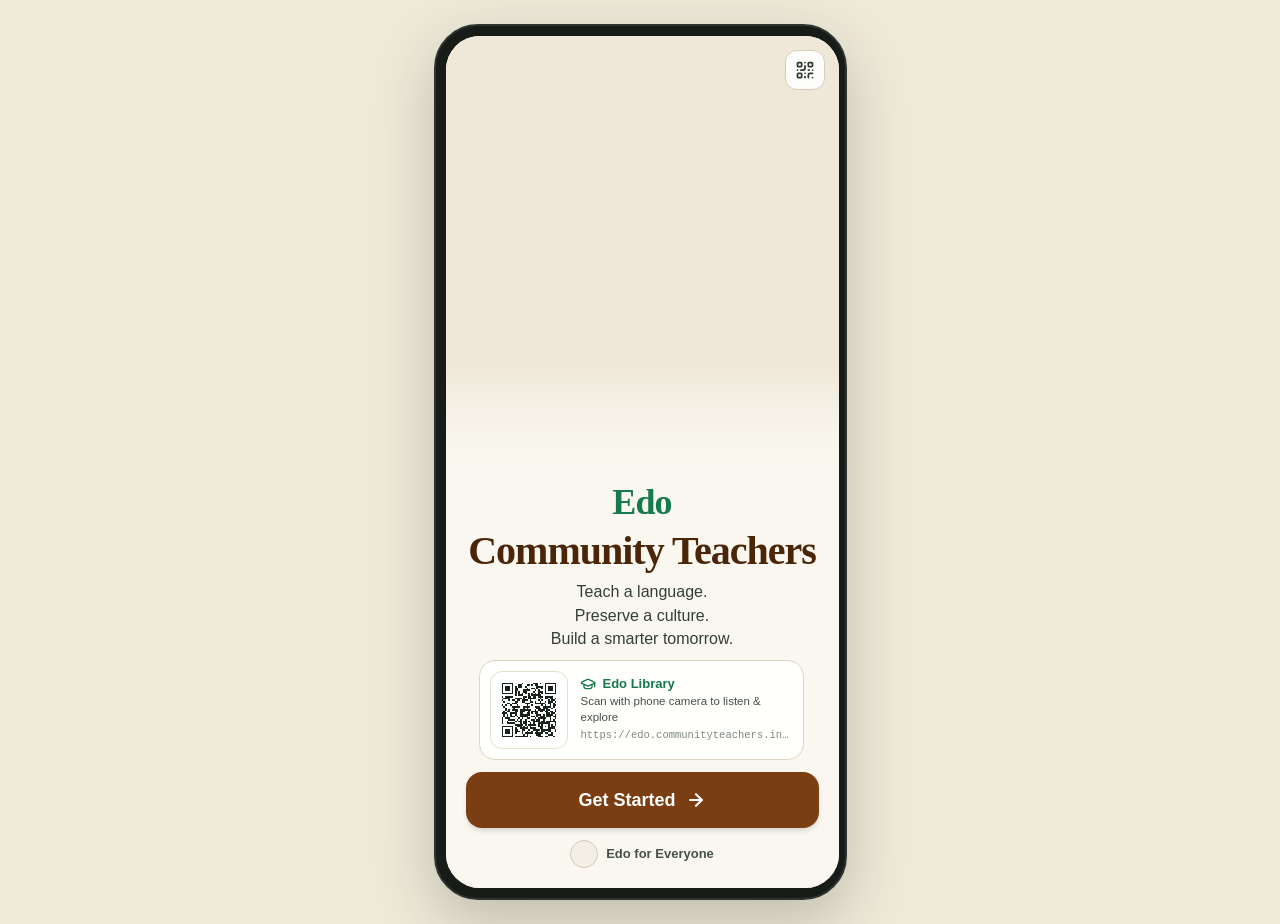
==== commit 69ebdd92: "deploy: iStoria-Ai/CommunityTeachers@64584e76806b52e55335f67e8fbe6837c75ed672" ====
--- a/index.html
+++ b/index.html
@@ -9,9 +9,9 @@
     <link rel="icon" type="image/jpeg" href="/assets/edo-bronze-icon.jpg" />
     <link rel="apple-touch-icon" href="/assets/edo-bronze-icon.jpg" />
     <title>Edo — Community Teachers</title>
-    <script type="module" crossorigin src="/assets/studio-DV3Yl1TY.js"></script>
-    <link rel="modulepreload" crossorigin href="/assets/index-BXqpALLP.js">
-    <link rel="stylesheet" crossorigin href="/assets/index-SWnWZ9Dm.css">
+    <script type="module" crossorigin src="/assets/studio-CQrRbugQ.js"></script>
+    <link rel="modulepreload" crossorigin href="/assets/index-t5fW1nmq.js">
+    <link rel="stylesheet" crossorigin href="/assets/index-DQRBhNyD.css">
   </head>
   <body class="bg-[#FAF7F0] text-[#1C241E] antialiased selection:bg-[#157A4C] selection:text-white">
     <div id="root"></div>
--- a/assets/index-DQRBhNyD.css
+++ b/assets/index-DQRBhNyD.css
@@ -0,0 +1 @@
+*,:before,:after{--tw-border-spacing-x: 0;--tw-border-spacing-y: 0;--tw-translate-x: 0;--tw-translate-y: 0;--tw-rotate: 0;--tw-skew-x: 0;--tw-skew-y: 0;--tw-scale-x: 1;--tw-scale-y: 1;--tw-pan-x: ;--tw-pan-y: ;--tw-pinch-zoom: ;--tw-scroll-snap-strictness: proximity;--tw-gradient-from-position: ;--tw-gradient-via-position: ;--tw-gradient-to-position: ;--tw-ordinal: ;--tw-slashed-zero: ;--tw-numeric-figure: ;--tw-numeric-spacing: ;--tw-numeric-fraction: ;--tw-ring-inset: ;--tw-ring-offset-width: 0px;--tw-ring-offset-color: #fff;--tw-ring-color: rgb(59 130 246 / .5);--tw-ring-offset-shadow: 0 0 #0000;--tw-ring-shadow: 0 0 #0000;--tw-shadow: 0 0 #0000;--tw-shadow-colored: 0 0 #0000;--tw-blur: ;--tw-brightness: ;--tw-contrast: ;--tw-grayscale: ;--tw-hue-rotate: ;--tw-invert: ;--tw-saturate: ;--tw-sepia: ;--tw-drop-shadow: ;--tw-backdrop-blur: ;--tw-backdrop-brightness: ;--tw-backdrop-contrast: ;--tw-backdrop-grayscale: ;--tw-backdrop-hue-rotate: ;--tw-backdrop-invert: ;--tw-backdrop-opacity: ;--tw-backdrop-saturate: ;--tw-backdrop-sepia: ;--tw-contain-size: ;--tw-contain-layout: ;--tw-contain-paint: ;--tw-contain-style: }::backdrop{--tw-border-spacing-x: 0;--tw-border-spacing-y: 0;--tw-translate-x: 0;--tw-translate-y: 0;--tw-rotate: 0;--tw-skew-x: 0;--tw-skew-y: 0;--tw-scale-x: 1;--tw-scale-y: 1;--tw-pan-x: ;--tw-pan-y: ;--tw-pinch-zoom: ;--tw-scroll-snap-strictness: proximity;--tw-gradient-from-position: ;--tw-gradient-via-position: ;--tw-gradient-to-position: ;--tw-ordinal: ;--tw-slashed-zero: ;--tw-numeric-figure: ;--tw-numeric-spacing: ;--tw-numeric-fraction: ;--tw-ring-inset: ;--tw-ring-offset-width: 0px;--tw-ring-offset-color: #fff;--tw-ring-color: rgb(59 130 246 / .5);--tw-ring-offset-shadow: 0 0 #0000;--tw-ring-shadow: 0 0 #0000;--tw-shadow: 0 0 #0000;--tw-shadow-colored: 0 0 #0000;--tw-blur: ;--tw-brightness: ;--tw-contrast: ;--tw-grayscale: ;--tw-hue-rotate: ;--tw-invert: ;--tw-saturate: ;--tw-sepia: ;--tw-drop-shadow: ;--tw-backdrop-blur: ;--tw-backdrop-brightness: ;--tw-backdrop-contrast: ;--tw-backdrop-grayscale: ;--tw-backdrop-hue-rotate: ;--tw-backdrop-invert: ;--tw-backdrop-opacity: ;--tw-backdrop-saturate: ;--tw-backdrop-sepia: ;--tw-contain-size: ;--tw-contain-layout: ;--tw-contain-paint: ;--tw-contain-style: }*,:before,:after{box-sizing:border-box;border-width:0;border-style:solid;border-color:#e5e7eb}:before,:after{--tw-content: ""}html,:host{line-height:1.5;-webkit-text-size-adjust:100%;-moz-tab-size:4;-o-tab-size:4;tab-size:4;font-family:Inter,-apple-system,BlinkMacSystemFont,Segoe UI,Roboto,sans-serif;font-feature-settings:normal;font-variation-settings:normal;-webkit-tap-highlight-color:transparent}body{margin:0;line-height:inherit}hr{height:0;color:inherit;border-top-width:1px}abbr:where([title]){-webkit-text-decoration:underline dotted;text-decoration:underline dotted}h1,h2,h3,h4,h5,h6{font-size:inherit;font-weight:inherit}a{color:inherit;text-decoration:inherit}b,strong{font-weight:bolder}code,kbd,samp,pre{font-family:ui-monospace,SFMono-Regular,Menlo,Monaco,Consolas,Liberation Mono,Courier New,monospace;font-feature-settings:normal;font-variation-settings:normal;font-size:1em}small{font-size:80%}sub,sup{font-size:75%;line-height:0;position:relative;vertical-align:baseline}sub{bottom:-.25em}sup{top:-.5em}table{text-indent:0;border-color:inherit;border-collapse:collapse}button,input,optgroup,select,textarea{font-family:inherit;font-feature-settings:inherit;font-variation-settings:inherit;font-size:100%;font-weight:inherit;line-height:inherit;letter-spacing:inherit;color:inherit;margin:0;padding:0}button,select{text-transform:none}button,input:where([type=button]),input:where([type=reset]),input:where([type=submit]){-webkit-appearance:button;background-color:transparent;background-image:none}:-moz-focusring{outline:auto}:-moz-ui-invalid{box-shadow:none}progress{vertical-align:baseline}::-webkit-inner-spin-button,::-webkit-outer-spin-button{height:auto}[type=search]{-webkit-appearance:textfield;outline-offset:-2px}::-webkit-search-decoration{-webkit-appearance:none}::-webkit-file-upload-button{-webkit-appearance:button;font:inherit}summary{display:list-item}blockquote,dl,dd,h1,h2,h3,h4,h5,h6,hr,figure,p,pre{margin:0}fieldset{margin:0;padding:0}legend{padding:0}ol,ul,menu{list-style:none;margin:0;padding:0}dialog{padding:0}textarea{resize:vertical}input::-moz-placeholder,textarea::-moz-placeholder{opacity:1;color:#9ca3af}input::placeholder,textarea::placeholder{opacity:1;color:#9ca3af}button,[role=button]{cursor:pointer}:disabled{cursor:default}img,svg,video,canvas,audio,iframe,embed,object{display:block;vertical-align:middle}img,video{max-width:100%;height:auto}[hidden]:where(:not([hidden=until-found])){display:none}.container{width:100%}@media (min-width: 640px){.container{max-width:640px}}@media (min-width: 768px){.container{max-width:768px}}@media (min-width: 1024px){.container{max-width:1024px}}@media (min-width: 1280px){.container{max-width:1280px}}@media (min-width: 1536px){.container{max-width:1536px}}.edo-screen{display:flex;width:100%;flex:1 1 0%;-webkit-user-select:none;-moz-user-select:none;user-select:none;flex-direction:column;overflow-x:hidden;--tw-bg-opacity: 1;background-color:rgb(250 247 240 / var(--tw-bg-opacity, 1));--tw-text-opacity: 1;color:rgb(28 36 30 / var(--tw-text-opacity, 1))}.edo-screen-scroll{display:flex;width:100%;flex:1 1 0%;flex-direction:column;justify-content:space-between;overflow-y:auto;overflow-x:hidden;padding-left:1.25rem;padding-right:1.25rem;padding-bottom:1.25rem}.edo-primary-btn{display:flex;min-height:56px;width:100%;align-items:center;justify-content:center;gap:.625rem;border-radius:1rem;padding:.875rem 1.5rem;font-size:17.5px;font-weight:700;line-height:1.375;--tw-shadow: 0 4px 6px -1px rgb(0 0 0 / .1), 0 2px 4px -2px rgb(0 0 0 / .1);--tw-shadow-colored: 0 4px 6px -1px var(--tw-shadow-color), 0 2px 4px -2px var(--tw-shadow-color);box-shadow:var(--tw-ring-offset-shadow, 0 0 #0000),var(--tw-ring-shadow, 0 0 #0000),var(--tw-shadow);transition-property:all;transition-timing-function:cubic-bezier(.4,0,.2,1);transition-duration:.15s}.edo-primary-btn:active{--tw-scale-x: .99;--tw-scale-y: .99;transform:translate(var(--tw-translate-x),var(--tw-translate-y)) rotate(var(--tw-rotate)) skew(var(--tw-skew-x)) skewY(var(--tw-skew-y)) scaleX(var(--tw-scale-x)) scaleY(var(--tw-scale-y))}.edo-secondary-btn{display:flex;min-height:52px;width:100%;align-items:center;justify-content:center;gap:.5rem;border-radius:1rem;border-width:1px;--tw-border-opacity: 1;border-color:rgb(221 213 196 / var(--tw-border-opacity, 1));--tw-bg-opacity: 1;background-color:rgb(255 255 255 / var(--tw-bg-opacity, 1));padding:.75rem 1.25rem;font-size:16px;font-weight:700;line-height:1.375;--tw-text-opacity: 1;color:rgb(38 49 41 / var(--tw-text-opacity, 1));--tw-shadow: 0 1px 2px 0 rgb(0 0 0 / .05);--tw-shadow-colored: 0 1px 2px 0 var(--tw-shadow-color);box-shadow:var(--tw-ring-offset-shadow, 0 0 #0000),var(--tw-ring-shadow, 0 0 #0000),var(--tw-shadow);transition-property:all;transition-timing-function:cubic-bezier(.4,0,.2,1);transition-duration:.15s}.edo-secondary-btn:hover{--tw-bg-opacity: 1;background-color:rgb(245 241 230 / var(--tw-bg-opacity, 1))}.edo-secondary-btn:active{--tw-scale-x: .99;--tw-scale-y: .99;transform:translate(var(--tw-translate-x),var(--tw-translate-y)) rotate(var(--tw-rotate)) skew(var(--tw-skew-x)) skewY(var(--tw-skew-y)) scaleX(var(--tw-scale-x)) scaleY(var(--tw-scale-y))}.edo-input{min-height:54px;width:100%;border-radius:1rem;border-width:1px;--tw-border-opacity: 1;border-color:rgb(212 204 184 / var(--tw-border-opacity, 1));--tw-bg-opacity: 1;background-color:rgb(255 255 255 / var(--tw-bg-opacity, 1));padding:.875rem 1rem;font-size:16.5px;--tw-text-opacity: 1;color:rgb(28 36 30 / var(--tw-text-opacity, 1))}.edo-input::-moz-placeholder{--tw-placeholder-opacity: 1;color:rgb(133 142 135 / var(--tw-placeholder-opacity, 1))}.edo-input::placeholder{--tw-placeholder-opacity: 1;color:rgb(133 142 135 / var(--tw-placeholder-opacity, 1))}.edo-input{--tw-shadow: inset 0 2px 4px 0 rgb(0 0 0 / .05);--tw-shadow-colored: inset 0 2px 4px 0 var(--tw-shadow-color);box-shadow:var(--tw-ring-offset-shadow, 0 0 #0000),var(--tw-ring-shadow, 0 0 #0000),var(--tw-shadow);transition-property:color,background-color,border-color,text-decoration-color,fill,stroke,opacity,box-shadow,transform,filter,backdrop-filter;transition-timing-function:cubic-bezier(.4,0,.2,1);transition-duration:.15s}.edo-input:focus{outline:2px solid transparent;outline-offset:2px}.sr-only{position:absolute;width:1px;height:1px;padding:0;margin:-1px;overflow:hidden;clip:rect(0,0,0,0);white-space:nowrap;border-width:0}.pointer-events-none{pointer-events:none}.visible{visibility:visible}.static{position:static}.fixed{position:fixed}.absolute{position:absolute}.relative{position:relative}.sticky{position:sticky}.inset-0{top:0;right:0;bottom:0;left:0}.inset-x-0{left:0;right:0}.-left-2{left:-.5rem}.-right-2{right:-.5rem}.-top-1{top:-.25rem}.bottom-0{bottom:0}.bottom-1{bottom:.25rem}.left-4{left:1rem}.left-\[9px\]{left:9px}.right-0{right:0}.right-1{right:.25rem}.right-2\.5{right:.625rem}.right-3{right:.75rem}.right-3\.5{right:.875rem}.top-0{top:0}.top-2{top:.5rem}.top-2\.5{top:.625rem}.top-3\.5{top:.875rem}.top-5{top:1.25rem}.z-10{z-index:10}.z-20{z-index:20}.z-30{z-index:30}.z-50{z-index:50}.mx-5{margin-left:1.25rem;margin-right:1.25rem}.mx-auto{margin-left:auto;margin-right:auto}.my-0\.5{margin-top:.125rem;margin-bottom:.125rem}.my-1{margin-top:.25rem;margin-bottom:.25rem}.my-2{margin-top:.5rem;margin-bottom:.5rem}.my-auto{margin-top:auto;margin-bottom:auto}.mb-1{margin-bottom:.25rem}.mb-1\.5{margin-bottom:.375rem}.mb-2{margin-bottom:.5rem}.mb-2\.5{margin-bottom:.625rem}.mb-3{margin-bottom:.75rem}.mb-4{margin-bottom:1rem}.mb-6{margin-bottom:1.5rem}.ml-0\.5{margin-left:.125rem}.ml-2{margin-left:.5rem}.mt-0\.5{margin-top:.125rem}.mt-1{margin-top:.25rem}.mt-1\.5{margin-top:.375rem}.mt-2{margin-top:.5rem}.mt-2\.5{margin-top:.625rem}.mt-3{margin-top:.75rem}.mt-3\.5{margin-top:.875rem}.mt-4{margin-top:1rem}.mt-5{margin-top:1.25rem}.block{display:block}.inline-block{display:inline-block}.flex{display:flex}.inline-flex{display:inline-flex}.table{display:table}.grid{display:grid}.contents{display:contents}.hidden{display:none}.h-1\.5{height:.375rem}.h-10{height:2.5rem}.h-11{height:2.75rem}.h-12{height:3rem}.h-14{height:3.5rem}.h-16{height:4rem}.h-2{height:.5rem}.h-2\.5{height:.625rem}.h-24{height:6rem}.h-28{height:7rem}.h-3{height:.75rem}.h-3\.5{height:.875rem}.h-32{height:8rem}.h-4{height:1rem}.h-5{height:1.25rem}.h-6{height:1.5rem}.h-7{height:1.75rem}.h-8{height:2rem}.h-9{height:2.25rem}.h-\[100dvh\]{height:100dvh}.h-\[195px\]{height:195px}.h-\[38px\]{height:38px}.h-\[42px\]{height:42px}.h-\[52px\]{height:52px}.h-\[78px\]{height:78px}.h-\[80px\]{height:80px}.h-\[88px\]{height:88px}.h-\[96px\]{height:96px}.h-full{height:100%}.max-h-\[40dvh\]{max-height:40dvh}.max-h-\[470px\]{max-height:470px}.max-h-\[80px\]{max-height:80px}.max-h-\[92vh\]{max-height:92vh}.max-h-full{max-height:100%}.min-h-0{min-height:0px}.min-h-\[100dvh\]{min-height:100dvh}.min-h-\[140px\]{min-height:140px}.min-h-\[265px\]{min-height:265px}.min-h-\[320px\]{min-height:320px}.min-h-\[42px\]{min-height:42px}.min-h-\[44px\]{min-height:44px}.min-h-\[46px\]{min-height:46px}.min-h-\[48px\]{min-height:48px}.min-h-\[50px\]{min-height:50px}.min-h-\[56px\]{min-height:56px}.min-h-\[60px\]{min-height:60px}.min-h-\[62px\]{min-height:62px}.w-1{width:.25rem}.w-1\.5{width:.375rem}.w-10{width:2.5rem}.w-11{width:2.75rem}.w-12{width:3rem}.w-14{width:3.5rem}.w-16{width:4rem}.w-2{width:.5rem}.w-24{width:6rem}.w-3{width:.75rem}.w-3\.5{width:.875rem}.w-32{width:8rem}.w-4{width:1rem}.w-5{width:1.25rem}.w-6{width:1.5rem}.w-7{width:1.75rem}.w-8{width:2rem}.w-9{width:2.25rem}.w-\[110px\]{width:110px}.w-\[195px\]{width:195px}.w-\[2px\]{width:2px}.w-\[38px\]{width:38px}.w-\[42px\]{width:42px}.w-\[52px\]{width:52px}.w-\[78px\]{width:78px}.w-\[88px\]{width:88px}.w-\[96px\]{width:96px}.w-full{width:100%}.w-px{width:1px}.min-w-0{min-width:0px}.min-w-\[64px\]{min-width:64px}.max-w-\[142px\]{max-width:142px}.max-w-\[1540px\]{max-width:1540px}.max-w-\[1680px\]{max-width:1680px}.max-w-\[260px\]{max-width:260px}.max-w-\[280px\]{max-width:280px}.max-w-\[300px\]{max-width:300px}.max-w-\[325px\]{max-width:325px}.max-w-\[390px\]{max-width:390px}.max-w-full{max-width:100%}.max-w-lg{max-width:32rem}.max-w-sm{max-width:24rem}.max-w-xs{max-width:20rem}.flex-1{flex:1 1 0%}.flex-\[1\.18\]{flex:1.18}.shrink-0{flex-shrink:0}.scale-105{--tw-scale-x: 1.05;--tw-scale-y: 1.05;transform:translate(var(--tw-translate-x),var(--tw-translate-y)) rotate(var(--tw-rotate)) skew(var(--tw-skew-x)) skewY(var(--tw-skew-y)) scaleX(var(--tw-scale-x)) scaleY(var(--tw-scale-y))}.scale-110{--tw-scale-x: 1.1;--tw-scale-y: 1.1;transform:translate(var(--tw-translate-x),var(--tw-translate-y)) rotate(var(--tw-rotate)) skew(var(--tw-skew-x)) skewY(var(--tw-skew-y)) scaleX(var(--tw-scale-x)) scaleY(var(--tw-scale-y))}@keyframes ping{75%,to{transform:scale(2);opacity:0}}.animate-ping{animation:ping 1s cubic-bezier(0,0,.2,1) infinite}@keyframes pulse{50%{opacity:.5}}.animate-pulse{animation:pulse 2s cubic-bezier(.4,0,.6,1) infinite}@keyframes spin{to{transform:rotate(360deg)}}.animate-spin{animation:spin 1s linear infinite}.cursor-not-allowed{cursor:not-allowed}.cursor-pointer{cursor:pointer}.select-none{-webkit-user-select:none;-moz-user-select:none;user-select:none}.select-text{-webkit-user-select:text;-moz-user-select:text;user-select:text}.resize{resize:both}.list-inside{list-style-position:inside}.list-decimal{list-style-type:decimal}.grid-cols-2{grid-template-columns:repeat(2,minmax(0,1fr))}.grid-cols-3{grid-template-columns:repeat(3,minmax(0,1fr))}.grid-rows-2{grid-template-rows:repeat(2,minmax(0,1fr))}.flex-col{flex-direction:column}.flex-wrap{flex-wrap:wrap}.items-start{align-items:flex-start}.items-end{align-items:flex-end}.items-center{align-items:center}.justify-end{justify-content:flex-end}.justify-center{justify-content:center}.justify-between{justify-content:space-between}.justify-around{justify-content:space-around}.gap-1{gap:.25rem}.gap-1\.5{gap:.375rem}.gap-2{gap:.5rem}.gap-2\.5{gap:.625rem}.gap-3{gap:.75rem}.gap-3\.5{gap:.875rem}.gap-4{gap:1rem}.gap-5{gap:1.25rem}.gap-\[3px\]{gap:3px}.space-y-1>:not([hidden])~:not([hidden]){--tw-space-y-reverse: 0;margin-top:calc(.25rem * calc(1 - var(--tw-space-y-reverse)));margin-bottom:calc(.25rem * var(--tw-space-y-reverse))}.space-y-1\.5>:not([hidden])~:not([hidden]){--tw-space-y-reverse: 0;margin-top:calc(.375rem * calc(1 - var(--tw-space-y-reverse)));margin-bottom:calc(.375rem * var(--tw-space-y-reverse))}.space-y-2>:not([hidden])~:not([hidden]){--tw-space-y-reverse: 0;margin-top:calc(.5rem * calc(1 - var(--tw-space-y-reverse)));margin-bottom:calc(.5rem * var(--tw-space-y-reverse))}.space-y-2\.5>:not([hidden])~:not([hidden]){--tw-space-y-reverse: 0;margin-top:calc(.625rem * calc(1 - var(--tw-space-y-reverse)));margin-bottom:calc(.625rem * var(--tw-space-y-reverse))}.space-y-3>:not([hidden])~:not([hidden]){--tw-space-y-reverse: 0;margin-top:calc(.75rem * calc(1 - var(--tw-space-y-reverse)));margin-bottom:calc(.75rem * var(--tw-space-y-reverse))}.space-y-4>:not([hidden])~:not([hidden]){--tw-space-y-reverse: 0;margin-top:calc(1rem * calc(1 - var(--tw-space-y-reverse)));margin-bottom:calc(1rem * var(--tw-space-y-reverse))}.space-y-8>:not([hidden])~:not([hidden]){--tw-space-y-reverse: 0;margin-top:calc(2rem * calc(1 - var(--tw-space-y-reverse)));margin-bottom:calc(2rem * var(--tw-space-y-reverse))}.self-start{align-self:flex-start}.overflow-hidden{overflow:hidden}.overflow-x-auto{overflow-x:auto}.overflow-y-auto{overflow-y:auto}.truncate{overflow:hidden;text-overflow:ellipsis;white-space:nowrap}.whitespace-normal{white-space:normal}.break-words{overflow-wrap:break-word}.break-all{word-break:break-all}.rounded{border-radius:.25rem}.rounded-2xl{border-radius:1rem}.rounded-3xl{border-radius:1.5rem}.rounded-\[34px\]{border-radius:34px}.rounded-\[44px\]{border-radius:44px}.rounded-full{border-radius:9999px}.rounded-lg{border-radius:.5rem}.rounded-md{border-radius:.375rem}.rounded-sm{border-radius:.125rem}.rounded-xl{border-radius:.75rem}.border{border-width:1px}.border-2{border-width:2px}.border-4{border-width:4px}.border-\[2px\]{border-width:2px}.border-b{border-bottom-width:1px}.border-t{border-top-width:1px}.border-\[\#157A4C\]{--tw-border-opacity: 1;border-color:rgb(21 122 76 / var(--tw-border-opacity, 1))}.border-\[\#18241B\]{--tw-border-opacity: 1;border-color:rgb(24 36 27 / var(--tw-border-opacity, 1))}.border-\[\#238B52\]{--tw-border-opacity: 1;border-color:rgb(35 139 82 / var(--tw-border-opacity, 1))}.border-\[\#2E3430\]{--tw-border-opacity: 1;border-color:rgb(46 52 48 / var(--tw-border-opacity, 1))}.border-\[\#6E4BC3\]\/50{border-color:#6e4bc380}.border-\[\#934919\]{--tw-border-opacity: 1;border-color:rgb(147 73 25 / var(--tw-border-opacity, 1))}.border-\[\#A7D7BC\]{--tw-border-opacity: 1;border-color:rgb(167 215 188 / var(--tw-border-opacity, 1))}.border-\[\#B9B2A2\]{--tw-border-opacity: 1;border-color:rgb(185 178 162 / var(--tw-border-opacity, 1))}.border-\[\#B9DFCA\]{--tw-border-opacity: 1;border-color:rgb(185 223 202 / var(--tw-border-opacity, 1))}.border-\[\#BBD4FA\]{--tw-border-opacity: 1;border-color:rgb(187 212 250 / var(--tw-border-opacity, 1))}.border-\[\#BDE3CF\]{--tw-border-opacity: 1;border-color:rgb(189 227 207 / var(--tw-border-opacity, 1))}.border-\[\#BDE5C8\]{--tw-border-opacity: 1;border-color:rgb(189 229 200 / var(--tw-border-opacity, 1))}.border-\[\#BEE2CE\]{--tw-border-opacity: 1;border-color:rgb(190 226 206 / var(--tw-border-opacity, 1))}.border-\[\#BFD6FA\]{--tw-border-opacity: 1;border-color:rgb(191 214 250 / var(--tw-border-opacity, 1))}.border-\[\#C2E2D0\]{--tw-border-opacity: 1;border-color:rgb(194 226 208 / var(--tw-border-opacity, 1))}.border-\[\#C2E4D2\]{--tw-border-opacity: 1;border-color:rgb(194 228 210 / var(--tw-border-opacity, 1))}.border-\[\#C3D9FA\]{--tw-border-opacity: 1;border-color:rgb(195 217 250 / var(--tw-border-opacity, 1))}.border-\[\#C6E2D1\]{--tw-border-opacity: 1;border-color:rgb(198 226 209 / var(--tw-border-opacity, 1))}.border-\[\#CBB8EE\]{--tw-border-opacity: 1;border-color:rgb(203 184 238 / var(--tw-border-opacity, 1))}.border-\[\#D0D9E7\]{--tw-border-opacity: 1;border-color:rgb(208 217 231 / var(--tw-border-opacity, 1))}.border-\[\#D3E3FC\]{--tw-border-opacity: 1;border-color:rgb(211 227 252 / var(--tw-border-opacity, 1))}.border-\[\#D5C5F3\]{--tw-border-opacity: 1;border-color:rgb(213 197 243 / var(--tw-border-opacity, 1))}.border-\[\#D5CCB8\]{--tw-border-opacity: 1;border-color:rgb(213 204 184 / var(--tw-border-opacity, 1))}.border-\[\#D5CFC0\]{--tw-border-opacity: 1;border-color:rgb(213 207 192 / var(--tw-border-opacity, 1))}.border-\[\#D7C8F3\]{--tw-border-opacity: 1;border-color:rgb(215 200 243 / var(--tw-border-opacity, 1))}.border-\[\#D7EFE2\]{--tw-border-opacity: 1;border-color:rgb(215 239 226 / var(--tw-border-opacity, 1))}.border-\[\#D8CFC0\]{--tw-border-opacity: 1;border-color:rgb(216 207 192 / var(--tw-border-opacity, 1))}.border-\[\#DDD5C4\]{--tw-border-opacity: 1;border-color:rgb(221 213 196 / var(--tw-border-opacity, 1))}.border-\[\#DED5C3\]{--tw-border-opacity: 1;border-color:rgb(222 213 195 / var(--tw-border-opacity, 1))}.border-\[\#DED6C4\]{--tw-border-opacity: 1;border-color:rgb(222 214 196 / var(--tw-border-opacity, 1))}.border-\[\#DFBF7F\]\/50{border-color:#dfbf7f80}.border-\[\#DFD5C0\]{--tw-border-opacity: 1;border-color:rgb(223 213 192 / var(--tw-border-opacity, 1))}.border-\[\#DFD6C2\]{--tw-border-opacity: 1;border-color:rgb(223 214 194 / var(--tw-border-opacity, 1))}.border-\[\#DFD6C4\]{--tw-border-opacity: 1;border-color:rgb(223 214 196 / var(--tw-border-opacity, 1))}.border-\[\#DFD7C5\]{--tw-border-opacity: 1;border-color:rgb(223 215 197 / var(--tw-border-opacity, 1))}.border-\[\#DFD8F2\]{--tw-border-opacity: 1;border-color:rgb(223 216 242 / var(--tw-border-opacity, 1))}.border-\[\#E0D8C6\]{--tw-border-opacity: 1;border-color:rgb(224 216 198 / var(--tw-border-opacity, 1))}.border-\[\#E2D2C0\]{--tw-border-opacity: 1;border-color:rgb(226 210 192 / var(--tw-border-opacity, 1))}.border-\[\#E2D8C6\]{--tw-border-opacity: 1;border-color:rgb(226 216 198 / var(--tw-border-opacity, 1))}.border-\[\#E2DAC7\]{--tw-border-opacity: 1;border-color:rgb(226 218 199 / var(--tw-border-opacity, 1))}.border-\[\#E4DCCB\]{--tw-border-opacity: 1;border-color:rgb(228 220 203 / var(--tw-border-opacity, 1))}.border-\[\#E5DEC9\]{--tw-border-opacity: 1;border-color:rgb(229 222 201 / var(--tw-border-opacity, 1))}.border-\[\#E5E7EB\]{--tw-border-opacity: 1;border-color:rgb(229 231 235 / var(--tw-border-opacity, 1))}.border-\[\#E6DFCF\]{--tw-border-opacity: 1;border-color:rgb(230 223 207 / var(--tw-border-opacity, 1))}.border-\[\#F3C5BE\]{--tw-border-opacity: 1;border-color:rgb(243 197 190 / var(--tw-border-opacity, 1))}.border-\[\#F8D7D3\]{--tw-border-opacity: 1;border-color:rgb(248 215 211 / var(--tw-border-opacity, 1))}.border-\[\#FCA5A5\]{--tw-border-opacity: 1;border-color:rgb(252 165 165 / var(--tw-border-opacity, 1))}.border-\[\#FCD34D\]{--tw-border-opacity: 1;border-color:rgb(252 211 77 / var(--tw-border-opacity, 1))}.bg-\[\#0B6638\]{--tw-bg-opacity: 1;background-color:rgb(11 102 56 / var(--tw-bg-opacity, 1))}.bg-\[\#135E35\]{--tw-bg-opacity: 1;background-color:rgb(19 94 53 / var(--tw-bg-opacity, 1))}.bg-\[\#157A4C\]{--tw-bg-opacity: 1;background-color:rgb(21 122 76 / var(--tw-bg-opacity, 1))}.bg-\[\#157A4C\]\/25{background-color:#157a4c40}.bg-\[\#16A34A\]{--tw-bg-opacity: 1;background-color:rgb(22 163 74 / var(--tw-bg-opacity, 1))}.bg-\[\#181C19\]{--tw-bg-opacity: 1;background-color:rgb(24 28 25 / var(--tw-bg-opacity, 1))}.bg-\[\#187542\]{--tw-bg-opacity: 1;background-color:rgb(24 117 66 / var(--tw-bg-opacity, 1))}.bg-\[\#1B241E\]{--tw-bg-opacity: 1;background-color:rgb(27 36 30 / var(--tw-bg-opacity, 1))}.bg-\[\#1D6CE0\]{--tw-bg-opacity: 1;background-color:rgb(29 108 224 / var(--tw-bg-opacity, 1))}.bg-\[\#1F8A58\]{--tw-bg-opacity: 1;background-color:rgb(31 138 88 / var(--tw-bg-opacity, 1))}.bg-\[\#223458\]{--tw-bg-opacity: 1;background-color:rgb(34 52 88 / var(--tw-bg-opacity, 1))}.bg-\[\#2563EB\]{--tw-bg-opacity: 1;background-color:rgb(37 99 235 / var(--tw-bg-opacity, 1))}.bg-\[\#259662\]\/75{background-color:#259662bf}.bg-\[\#3A453D\]{--tw-bg-opacity: 1;background-color:rgb(58 69 61 / var(--tw-bg-opacity, 1))}.bg-\[\#3B82F6\]\/50{background-color:#3b82f680}.bg-\[\#3B82F6\]\/80{background-color:#3b82f6cc}.bg-\[\#5D2C0C\]{--tw-bg-opacity: 1;background-color:rgb(93 44 12 / var(--tw-bg-opacity, 1))}.bg-\[\#6E4BC3\]{--tw-bg-opacity: 1;background-color:rgb(110 75 195 / var(--tw-bg-opacity, 1))}.bg-\[\#6E4BC3\]\/15{background-color:#6e4bc326}.bg-\[\#7A3E12\]{--tw-bg-opacity: 1;background-color:rgb(122 62 18 / var(--tw-bg-opacity, 1))}.bg-\[\#7B3C13\]{--tw-bg-opacity: 1;background-color:rgb(123 60 19 / var(--tw-bg-opacity, 1))}.bg-\[\#94A3B8\]{--tw-bg-opacity: 1;background-color:rgb(148 163 184 / var(--tw-bg-opacity, 1))}.bg-\[\#B9B2A2\]{--tw-bg-opacity: 1;background-color:rgb(185 178 162 / var(--tw-bg-opacity, 1))}.bg-\[\#C93B2B\]{--tw-bg-opacity: 1;background-color:rgb(201 59 43 / var(--tw-bg-opacity, 1))}.bg-\[\#D5CFC0\]{--tw-bg-opacity: 1;background-color:rgb(213 207 192 / var(--tw-bg-opacity, 1))}.bg-\[\#D97706\]{--tw-bg-opacity: 1;background-color:rgb(217 119 6 / var(--tw-bg-opacity, 1))}.bg-\[\#DC2626\]{--tw-bg-opacity: 1;background-color:rgb(220 38 38 / var(--tw-bg-opacity, 1))}.bg-\[\#E0D8C6\]{--tw-bg-opacity: 1;background-color:rgb(224 216 198 / var(--tw-bg-opacity, 1))}.bg-\[\#E4E9F2\]{--tw-bg-opacity: 1;background-color:rgb(228 233 242 / var(--tw-bg-opacity, 1))}.bg-\[\#E4E9F2\]\/95{background-color:#e4e9f2f2}.bg-\[\#E5F4EC\]{--tw-bg-opacity: 1;background-color:rgb(229 244 236 / var(--tw-bg-opacity, 1))}.bg-\[\#E6ECF7\]{--tw-bg-opacity: 1;background-color:rgb(230 236 247 / var(--tw-bg-opacity, 1))}.bg-\[\#E6EFFC\]{--tw-bg-opacity: 1;background-color:rgb(230 239 252 / var(--tw-bg-opacity, 1))}.bg-\[\#E6F4ED\]{--tw-bg-opacity: 1;background-color:rgb(230 244 237 / var(--tw-bg-opacity, 1))}.bg-\[\#E8F1FD\]{--tw-bg-opacity: 1;background-color:rgb(232 241 253 / var(--tw-bg-opacity, 1))}.bg-\[\#E8F3EC\]{--tw-bg-opacity: 1;background-color:rgb(232 243 236 / var(--tw-bg-opacity, 1))}.bg-\[\#E8F5E9\]{--tw-bg-opacity: 1;background-color:rgb(232 245 233 / var(--tw-bg-opacity, 1))}.bg-\[\#EAB308\]{--tw-bg-opacity: 1;background-color:rgb(234 179 8 / var(--tw-bg-opacity, 1))}.bg-\[\#EAE2D0\]{--tw-bg-opacity: 1;background-color:rgb(234 226 208 / var(--tw-bg-opacity, 1))}.bg-\[\#EBF7EE\]{--tw-bg-opacity: 1;background-color:rgb(235 247 238 / var(--tw-bg-opacity, 1))}.bg-\[\#EDE5D4\]{--tw-bg-opacity: 1;background-color:rgb(237 229 212 / var(--tw-bg-opacity, 1))}.bg-\[\#EFE8D8\]{--tw-bg-opacity: 1;background-color:rgb(239 232 216 / var(--tw-bg-opacity, 1))}.bg-\[\#EFE9DA\]{--tw-bg-opacity: 1;background-color:rgb(239 233 218 / var(--tw-bg-opacity, 1))}.bg-\[\#EFEAD8\]{--tw-bg-opacity: 1;background-color:rgb(239 234 216 / var(--tw-bg-opacity, 1))}.bg-\[\#F1ECFA\]{--tw-bg-opacity: 1;background-color:rgb(241 236 250 / var(--tw-bg-opacity, 1))}.bg-\[\#F2E8DC\]{--tw-bg-opacity: 1;background-color:rgb(242 232 220 / var(--tw-bg-opacity, 1))}.bg-\[\#F2ECE0\]{--tw-bg-opacity: 1;background-color:rgb(242 236 224 / var(--tw-bg-opacity, 1))}.bg-\[\#F2EFFA\]{--tw-bg-opacity: 1;background-color:rgb(242 239 250 / var(--tw-bg-opacity, 1))}.bg-\[\#F3DFB1\]{--tw-bg-opacity: 1;background-color:rgb(243 223 177 / var(--tw-bg-opacity, 1))}.bg-\[\#F3EDE0\]{--tw-bg-opacity: 1;background-color:rgb(243 237 224 / var(--tw-bg-opacity, 1))}.bg-\[\#F4C330\]{--tw-bg-opacity: 1;background-color:rgb(244 195 48 / var(--tw-bg-opacity, 1))}.bg-\[\#F4EFE2\]{--tw-bg-opacity: 1;background-color:rgb(244 239 226 / var(--tw-bg-opacity, 1))}.bg-\[\#F4EFE6\]{--tw-bg-opacity: 1;background-color:rgb(244 239 230 / var(--tw-bg-opacity, 1))}.bg-\[\#F9FAFB\]{--tw-bg-opacity: 1;background-color:rgb(249 250 251 / var(--tw-bg-opacity, 1))}.bg-\[\#FAF7F0\]{--tw-bg-opacity: 1;background-color:rgb(250 247 240 / var(--tw-bg-opacity, 1))}.bg-\[\#FBF0D4\]{--tw-bg-opacity: 1;background-color:rgb(251 240 212 / var(--tw-bg-opacity, 1))}.bg-\[\#FDF2F0\]{--tw-bg-opacity: 1;background-color:rgb(253 242 240 / var(--tw-bg-opacity, 1))}.bg-\[\#FDFBF7\]{--tw-bg-opacity: 1;background-color:rgb(253 251 247 / var(--tw-bg-opacity, 1))}.bg-\[\#FEF3C7\]{--tw-bg-opacity: 1;background-color:rgb(254 243 199 / var(--tw-bg-opacity, 1))}.bg-\[\#FEF5D4\]{--tw-bg-opacity: 1;background-color:rgb(254 245 212 / var(--tw-bg-opacity, 1))}.bg-\[\#FFF8F8\]{--tw-bg-opacity: 1;background-color:rgb(255 248 248 / var(--tw-bg-opacity, 1))}.bg-black\/10{background-color:#0000001a}.bg-black\/40{background-color:#0006}.bg-black\/50{background-color:#00000080}.bg-black\/60{background-color:#0009}.bg-gray-100{--tw-bg-opacity: 1;background-color:rgb(243 244 246 / var(--tw-bg-opacity, 1))}.bg-white{--tw-bg-opacity: 1;background-color:rgb(255 255 255 / var(--tw-bg-opacity, 1))}.bg-white\/10{background-color:#ffffff1a}.bg-white\/15{background-color:#ffffff26}.bg-white\/25{background-color:#ffffff40}.bg-white\/70{background-color:#ffffffb3}.bg-white\/75{background-color:#ffffffbf}.bg-white\/90{background-color:#ffffffe6}.bg-white\/95{background-color:#fffffff2}.bg-gradient-to-b{background-image:linear-gradient(to bottom,var(--tw-gradient-stops))}.bg-gradient-to-br{background-image:linear-gradient(to bottom right,var(--tw-gradient-stops))}.bg-gradient-to-l{background-image:linear-gradient(to left,var(--tw-gradient-stops))}.from-\[\#EAE2D2\]{--tw-gradient-from: #EAE2D2 var(--tw-gradient-from-position);--tw-gradient-to: rgb(234 226 210 / 0) var(--tw-gradient-to-position);--tw-gradient-stops: var(--tw-gradient-from), var(--tw-gradient-to)}.from-\[\#F4EFE6\]{--tw-gradient-from: #F4EFE6 var(--tw-gradient-from-position);--tw-gradient-to: rgb(244 239 230 / 0) var(--tw-gradient-to-position);--tw-gradient-stops: var(--tw-gradient-from), var(--tw-gradient-to)}.from-\[\#FAF7F0\]{--tw-gradient-from: #FAF7F0 var(--tw-gradient-from-position);--tw-gradient-to: rgb(250 247 240 / 0) var(--tw-gradient-to-position);--tw-gradient-stops: var(--tw-gradient-from), var(--tw-gradient-to)}.via-\[\#E2D8C3\]{--tw-gradient-to: rgb(226 216 195 / 0) var(--tw-gradient-to-position);--tw-gradient-stops: var(--tw-gradient-from), #E2D8C3 var(--tw-gradient-via-position), var(--tw-gradient-to)}.via-\[\#FAF7F0\]\/90{--tw-gradient-to: rgb(250 247 240 / 0) var(--tw-gradient-to-position);--tw-gradient-stops: var(--tw-gradient-from), rgb(250 247 240 / .9) var(--tw-gradient-via-position), var(--tw-gradient-to)}.to-\[\#EBE4D5\]{--tw-gradient-to: #EBE4D5 var(--tw-gradient-to-position)}.to-\[\#FAF7F0\]{--tw-gradient-to: #FAF7F0 var(--tw-gradient-to-position)}.to-transparent{--tw-gradient-to: transparent var(--tw-gradient-to-position)}.fill-\[\#157A4C\]{fill:#157a4c}.fill-\[\#3DDC84\]{fill:#3ddc84}.fill-current{fill:currentColor}.fill-white{fill:#fff}.stroke-\[2\.1\]{stroke-width:2.1}.stroke-\[2\.2\]{stroke-width:2.2}.stroke-\[2\.3\]{stroke-width:2.3}.stroke-\[2\.4\]{stroke-width:2.4}.stroke-\[2\.5\]{stroke-width:2.5}.stroke-\[2\.6\]{stroke-width:2.6}.stroke-\[2\.8\]{stroke-width:2.8}.stroke-\[3\]{stroke-width:3}.object-cover{-o-object-fit:cover;object-fit:cover}.object-top{-o-object-position:top;object-position:top}.p-0\.5{padding:.125rem}.p-1{padding:.25rem}.p-1\.5{padding:.375rem}.p-2{padding:.5rem}.p-2\.5{padding:.625rem}.p-3{padding:.75rem}.p-3\.5{padding:.875rem}.p-4{padding:1rem}.p-5{padding:1.25rem}.p-6{padding:1.5rem}.p-\[10px\]{padding:10px}.px-1{padding-left:.25rem;padding-right:.25rem}.px-1\.5{padding-left:.375rem;padding-right:.375rem}.px-2{padding-left:.5rem;padding-right:.5rem}.px-2\.5{padding-left:.625rem;padding-right:.625rem}.px-3{padding-left:.75rem;padding-right:.75rem}.px-3\.5{padding-left:.875rem;padding-right:.875rem}.px-4{padding-left:1rem;padding-right:1rem}.px-5{padding-left:1.25rem;padding-right:1.25rem}.px-6{padding-left:1.5rem;padding-right:1.5rem}.py-0\.5{padding-top:.125rem;padding-bottom:.125rem}.py-1{padding-top:.25rem;padding-bottom:.25rem}.py-1\.5{padding-top:.375rem;padding-bottom:.375rem}.py-10{padding-top:2.5rem;padding-bottom:2.5rem}.py-2{padding-top:.5rem;padding-bottom:.5rem}.py-2\.5{padding-top:.625rem;padding-bottom:.625rem}.py-3{padding-top:.75rem;padding-bottom:.75rem}.py-3\.5{padding-top:.875rem;padding-bottom:.875rem}.py-4{padding-top:1rem;padding-bottom:1rem}.py-6{padding-top:1.5rem;padding-bottom:1.5rem}.pb-1{padding-bottom:.25rem}.pb-1\.5{padding-bottom:.375rem}.pb-2{padding-bottom:.5rem}.pb-3{padding-bottom:.75rem}.pb-5{padding-bottom:1.25rem}.pl-1{padding-left:.25rem}.pl-10{padding-left:2.5rem}.pl-3{padding-left:.75rem}.pr-1{padding-right:.25rem}.pr-7{padding-right:1.75rem}.pr-9{padding-right:2.25rem}.pt-0\.5{padding-top:.125rem}.pt-1{padding-top:.25rem}.pt-2{padding-top:.5rem}.pt-3{padding-top:.75rem}.text-left{text-align:left}.text-center{text-align:center}.font-mono{font-family:ui-monospace,SFMono-Regular,Menlo,Monaco,Consolas,Liberation Mono,Courier New,monospace}.font-serif{font-family:Georgia,Cambria,Times New Roman,serif}.text-2xl{font-size:1.5rem;line-height:2rem}.text-\[10\.5px\]{font-size:10.5px}.text-\[10px\]{font-size:10px}.text-\[11\.5px\]{font-size:11.5px}.text-\[11px\]{font-size:11px}.text-\[12\.5px\]{font-size:12.5px}.text-\[12px\]{font-size:12px}.text-\[13\.5px\]{font-size:13.5px}.text-\[13px\]{font-size:13px}.text-\[14\.5px\]{font-size:14.5px}.text-\[14px\]{font-size:14px}.text-\[15\.5px\]{font-size:15.5px}.text-\[15px\]{font-size:15px}.text-\[16\.5px\]{font-size:16.5px}.text-\[16px\]{font-size:16px}.text-\[17px\]{font-size:17px}.text-\[18\.5px\]{font-size:18.5px}.text-\[18px\]{font-size:18px}.text-\[19px\]{font-size:19px}.text-\[20px\]{font-size:20px}.text-\[21px\]{font-size:21px}.text-\[22px\]{font-size:22px}.text-\[25px\]{font-size:25px}.text-\[29px\]{font-size:29px}.text-\[32px\]{font-size:32px}.text-\[36px\]{font-size:36px}.text-sm{font-size:.875rem;line-height:1.25rem}.text-xl{font-size:1.25rem;line-height:1.75rem}.text-xs{font-size:.75rem;line-height:1rem}.font-bold{font-weight:700}.font-extrabold{font-weight:800}.font-medium{font-weight:500}.font-normal{font-weight:400}.font-semibold{font-weight:600}.uppercase{text-transform:uppercase}.leading-\[1\.08\]{line-height:1.08}.leading-\[1\.12\]{line-height:1.12}.leading-\[1\.45\]{line-height:1.45}.leading-none{line-height:1}.leading-relaxed{line-height:1.625}.leading-snug{line-height:1.375}.leading-tight{line-height:1.25}.tracking-tight{letter-spacing:-.025em}.tracking-wide{letter-spacing:.025em}.tracking-widest{letter-spacing:.1em}.text-\[\#125C39\]{--tw-text-opacity: 1;color:rgb(18 92 57 / var(--tw-text-opacity, 1))}.text-\[\#126941\]{--tw-text-opacity: 1;color:rgb(18 105 65 / var(--tw-text-opacity, 1))}.text-\[\#135E3B\]{--tw-text-opacity: 1;color:rgb(19 94 59 / var(--tw-text-opacity, 1))}.text-\[\#146940\]{--tw-text-opacity: 1;color:rgb(20 105 64 / var(--tw-text-opacity, 1))}.text-\[\#1552B0\]{--tw-text-opacity: 1;color:rgb(21 82 176 / var(--tw-text-opacity, 1))}.text-\[\#157A4C\]{--tw-text-opacity: 1;color:rgb(21 122 76 / var(--tw-text-opacity, 1))}.text-\[\#18241B\]{--tw-text-opacity: 1;color:rgb(24 36 27 / var(--tw-text-opacity, 1))}.text-\[\#183C73\]{--tw-text-opacity: 1;color:rgb(24 60 115 / var(--tw-text-opacity, 1))}.text-\[\#1A241D\]{--tw-text-opacity: 1;color:rgb(26 36 29 / var(--tw-text-opacity, 1))}.text-\[\#1B241E\]{--tw-text-opacity: 1;color:rgb(27 36 30 / var(--tw-text-opacity, 1))}.text-\[\#1B5E3E\]{--tw-text-opacity: 1;color:rgb(27 94 62 / var(--tw-text-opacity, 1))}.text-\[\#1C241E\]{--tw-text-opacity: 1;color:rgb(28 36 30 / var(--tw-text-opacity, 1))}.text-\[\#1D6CE0\]{--tw-text-opacity: 1;color:rgb(29 108 224 / var(--tw-text-opacity, 1))}.text-\[\#1E2A21\]{--tw-text-opacity: 1;color:rgb(30 42 33 / var(--tw-text-opacity, 1))}.text-\[\#1E2B22\]{--tw-text-opacity: 1;color:rgb(30 43 34 / var(--tw-text-opacity, 1))}.text-\[\#1E3A68\]{--tw-text-opacity: 1;color:rgb(30 58 104 / var(--tw-text-opacity, 1))}.text-\[\#1F2922\]{--tw-text-opacity: 1;color:rgb(31 41 34 / var(--tw-text-opacity, 1))}.text-\[\#222D25\]{--tw-text-opacity: 1;color:rgb(34 45 37 / var(--tw-text-opacity, 1))}.text-\[\#223458\]{--tw-text-opacity: 1;color:rgb(34 52 88 / var(--tw-text-opacity, 1))}.text-\[\#234836\]{--tw-text-opacity: 1;color:rgb(35 72 54 / var(--tw-text-opacity, 1))}.text-\[\#253028\]{--tw-text-opacity: 1;color:rgb(37 48 40 / var(--tw-text-opacity, 1))}.text-\[\#261C00\]{--tw-text-opacity: 1;color:rgb(38 28 0 / var(--tw-text-opacity, 1))}.text-\[\#284472\]{--tw-text-opacity: 1;color:rgb(40 68 114 / var(--tw-text-opacity, 1))}.text-\[\#2A372E\]{--tw-text-opacity: 1;color:rgb(42 55 46 / var(--tw-text-opacity, 1))}.text-\[\#2B372E\]{--tw-text-opacity: 1;color:rgb(43 55 46 / var(--tw-text-opacity, 1))}.text-\[\#2C3830\]{--tw-text-opacity: 1;color:rgb(44 56 48 / var(--tw-text-opacity, 1))}.text-\[\#2D3A31\]{--tw-text-opacity: 1;color:rgb(45 58 49 / var(--tw-text-opacity, 1))}.text-\[\#2E3A31\]{--tw-text-opacity: 1;color:rgb(46 58 49 / var(--tw-text-opacity, 1))}.text-\[\#2E3B32\]{--tw-text-opacity: 1;color:rgb(46 59 50 / var(--tw-text-opacity, 1))}.text-\[\#333F36\]{--tw-text-opacity: 1;color:rgb(51 63 54 / var(--tw-text-opacity, 1))}.text-\[\#371F6E\]{--tw-text-opacity: 1;color:rgb(55 31 110 / var(--tw-text-opacity, 1))}.text-\[\#3A453D\]{--tw-text-opacity: 1;color:rgb(58 69 61 / var(--tw-text-opacity, 1))}.text-\[\#3B2D04\]{--tw-text-opacity: 1;color:rgb(59 45 4 / var(--tw-text-opacity, 1))}.text-\[\#3B463E\]{--tw-text-opacity: 1;color:rgb(59 70 62 / var(--tw-text-opacity, 1))}.text-\[\#3C2D0D\]{--tw-text-opacity: 1;color:rgb(60 45 13 / var(--tw-text-opacity, 1))}.text-\[\#3C473F\]{--tw-text-opacity: 1;color:rgb(60 71 63 / var(--tw-text-opacity, 1))}.text-\[\#424E45\]{--tw-text-opacity: 1;color:rgb(66 78 69 / var(--tw-text-opacity, 1))}.text-\[\#442982\]{--tw-text-opacity: 1;color:rgb(68 41 130 / var(--tw-text-opacity, 1))}.text-\[\#445046\]{--tw-text-opacity: 1;color:rgb(68 80 70 / var(--tw-text-opacity, 1))}.text-\[\#465249\]{--tw-text-opacity: 1;color:rgb(70 82 73 / var(--tw-text-opacity, 1))}.text-\[\#46534B\]{--tw-text-opacity: 1;color:rgb(70 83 75 / var(--tw-text-opacity, 1))}.text-\[\#4A2508\]{--tw-text-opacity: 1;color:rgb(74 37 8 / var(--tw-text-opacity, 1))}.text-\[\#4A5872\]{--tw-text-opacity: 1;color:rgb(74 88 114 / var(--tw-text-opacity, 1))}.text-\[\#4C564F\]{--tw-text-opacity: 1;color:rgb(76 86 79 / var(--tw-text-opacity, 1))}.text-\[\#4E387E\]{--tw-text-opacity: 1;color:rgb(78 56 126 / var(--tw-text-opacity, 1))}.text-\[\#4E5B52\]{--tw-text-opacity: 1;color:rgb(78 91 82 / var(--tw-text-opacity, 1))}.text-\[\#52349B\]{--tw-text-opacity: 1;color:rgb(82 52 155 / var(--tw-text-opacity, 1))}.text-\[\#525D55\]{--tw-text-opacity: 1;color:rgb(82 93 85 / var(--tw-text-opacity, 1))}.text-\[\#525E55\]{--tw-text-opacity: 1;color:rgb(82 94 85 / var(--tw-text-opacity, 1))}.text-\[\#556058\]{--tw-text-opacity: 1;color:rgb(85 96 88 / var(--tw-text-opacity, 1))}.text-\[\#556158\]{--tw-text-opacity: 1;color:rgb(85 97 88 / var(--tw-text-opacity, 1))}.text-\[\#556258\]{--tw-text-opacity: 1;color:rgb(85 98 88 / var(--tw-text-opacity, 1))}.text-\[\#556259\]{--tw-text-opacity: 1;color:rgb(85 98 89 / var(--tw-text-opacity, 1))}.text-\[\#556358\]{--tw-text-opacity: 1;color:rgb(85 99 88 / var(--tw-text-opacity, 1))}.text-\[\#56625A\]{--tw-text-opacity: 1;color:rgb(86 98 90 / var(--tw-text-opacity, 1))}.text-\[\#5A655D\]{--tw-text-opacity: 1;color:rgb(90 101 93 / var(--tw-text-opacity, 1))}.text-\[\#5A665D\]{--tw-text-opacity: 1;color:rgb(90 102 93 / var(--tw-text-opacity, 1))}.text-\[\#5C665E\]{--tw-text-opacity: 1;color:rgb(92 102 94 / var(--tw-text-opacity, 1))}.text-\[\#5C675F\]{--tw-text-opacity: 1;color:rgb(92 103 95 / var(--tw-text-opacity, 1))}.text-\[\#5E6A62\]{--tw-text-opacity: 1;color:rgb(94 106 98 / var(--tw-text-opacity, 1))}.text-\[\#66726A\]{--tw-text-opacity: 1;color:rgb(102 114 106 / var(--tw-text-opacity, 1))}.text-\[\#68766E\]{--tw-text-opacity: 1;color:rgb(104 118 110 / var(--tw-text-opacity, 1))}.text-\[\#6B4A09\]{--tw-text-opacity: 1;color:rgb(107 74 9 / var(--tw-text-opacity, 1))}.text-\[\#6E4BC3\]{--tw-text-opacity: 1;color:rgb(110 75 195 / var(--tw-text-opacity, 1))}.text-\[\#6E4BC3\]\/70{color:#6e4bc3b3}.text-\[\#785502\]{--tw-text-opacity: 1;color:rgb(120 85 2 / var(--tw-text-opacity, 1))}.text-\[\#7C857E\]{--tw-text-opacity: 1;color:rgb(124 133 126 / var(--tw-text-opacity, 1))}.text-\[\#7D8880\]{--tw-text-opacity: 1;color:rgb(125 136 128 / var(--tw-text-opacity, 1))}.text-\[\#8C948E\]{--tw-text-opacity: 1;color:rgb(140 148 142 / var(--tw-text-opacity, 1))}.text-\[\#92400E\]{--tw-text-opacity: 1;color:rgb(146 64 14 / var(--tw-text-opacity, 1))}.text-\[\#9A7000\]{--tw-text-opacity: 1;color:rgb(154 112 0 / var(--tw-text-opacity, 1))}.text-\[\#9E2A1C\]{--tw-text-opacity: 1;color:rgb(158 42 28 / var(--tw-text-opacity, 1))}.text-\[\#B45309\]{--tw-text-opacity: 1;color:rgb(180 83 9 / var(--tw-text-opacity, 1))}.text-\[\#B87A1E\]{--tw-text-opacity: 1;color:rgb(184 122 30 / var(--tw-text-opacity, 1))}.text-\[\#C93B2B\]{--tw-text-opacity: 1;color:rgb(201 59 43 / var(--tw-text-opacity, 1))}.text-\[\#D4A318\]{--tw-text-opacity: 1;color:rgb(212 163 24 / var(--tw-text-opacity, 1))}.text-\[\#E0F2E9\]{--tw-text-opacity: 1;color:rgb(224 242 233 / var(--tw-text-opacity, 1))}.text-\[\#F3E5D8\]{--tw-text-opacity: 1;color:rgb(243 229 216 / var(--tw-text-opacity, 1))}.text-\[\#F4C330\]{--tw-text-opacity: 1;color:rgb(244 195 48 / var(--tw-text-opacity, 1))}.text-\[\#F5C242\]{--tw-text-opacity: 1;color:rgb(245 194 66 / var(--tw-text-opacity, 1))}.text-gray-300{--tw-text-opacity: 1;color:rgb(209 213 219 / var(--tw-text-opacity, 1))}.text-gray-400{--tw-text-opacity: 1;color:rgb(156 163 175 / var(--tw-text-opacity, 1))}.text-red-600{--tw-text-opacity: 1;color:rgb(220 38 38 / var(--tw-text-opacity, 1))}.text-red-700{--tw-text-opacity: 1;color:rgb(185 28 28 / var(--tw-text-opacity, 1))}.text-white{--tw-text-opacity: 1;color:rgb(255 255 255 / var(--tw-text-opacity, 1))}.text-white\/80{color:#fffc}.text-white\/95{color:#fffffff2}.antialiased{-webkit-font-smoothing:antialiased;-moz-osx-font-smoothing:grayscale}.placeholder-\[\#89918B\]::-moz-placeholder{--tw-placeholder-opacity: 1;color:rgb(137 145 139 / var(--tw-placeholder-opacity, 1))}.placeholder-\[\#89918B\]::placeholder{--tw-placeholder-opacity: 1;color:rgb(137 145 139 / var(--tw-placeholder-opacity, 1))}.placeholder-\[\#8C948E\]::-moz-placeholder{--tw-placeholder-opacity: 1;color:rgb(140 148 142 / var(--tw-placeholder-opacity, 1))}.placeholder-\[\#8C948E\]::placeholder{--tw-placeholder-opacity: 1;color:rgb(140 148 142 / var(--tw-placeholder-opacity, 1))}.opacity-0{opacity:0}.opacity-100{opacity:1}.opacity-40{opacity:.4}.opacity-50{opacity:.5}.opacity-60{opacity:.6}.opacity-80{opacity:.8}.shadow-2xl{--tw-shadow: 0 25px 50px -12px rgb(0 0 0 / .25);--tw-shadow-colored: 0 25px 50px -12px var(--tw-shadow-color);box-shadow:var(--tw-ring-offset-shadow, 0 0 #0000),var(--tw-ring-shadow, 0 0 #0000),var(--tw-shadow)}.shadow-\[0_22px_60px_rgba\(24\,28\,25\,0\.22\)\]{--tw-shadow: 0 22px 60px rgba(24,28,25,.22);--tw-shadow-colored: 0 22px 60px var(--tw-shadow-color);box-shadow:var(--tw-ring-offset-shadow, 0 0 #0000),var(--tw-ring-shadow, 0 0 #0000),var(--tw-shadow)}.shadow-lg{--tw-shadow: 0 10px 15px -3px rgb(0 0 0 / .1), 0 4px 6px -4px rgb(0 0 0 / .1);--tw-shadow-colored: 0 10px 15px -3px var(--tw-shadow-color), 0 4px 6px -4px var(--tw-shadow-color);box-shadow:var(--tw-ring-offset-shadow, 0 0 #0000),var(--tw-ring-shadow, 0 0 #0000),var(--tw-shadow)}.shadow-md{--tw-shadow: 0 4px 6px -1px rgb(0 0 0 / .1), 0 2px 4px -2px rgb(0 0 0 / .1);--tw-shadow-colored: 0 4px 6px -1px var(--tw-shadow-color), 0 2px 4px -2px var(--tw-shadow-color);box-shadow:var(--tw-ring-offset-shadow, 0 0 #0000),var(--tw-ring-shadow, 0 0 #0000),var(--tw-shadow)}.shadow-sm{--tw-shadow: 0 1px 2px 0 rgb(0 0 0 / .05);--tw-shadow-colored: 0 1px 2px 0 var(--tw-shadow-color);box-shadow:var(--tw-ring-offset-shadow, 0 0 #0000),var(--tw-ring-shadow, 0 0 #0000),var(--tw-shadow)}.shadow-xl{--tw-shadow: 0 20px 25px -5px rgb(0 0 0 / .1), 0 8px 10px -6px rgb(0 0 0 / .1);--tw-shadow-colored: 0 20px 25px -5px var(--tw-shadow-color), 0 8px 10px -6px var(--tw-shadow-color);box-shadow:var(--tw-ring-offset-shadow, 0 0 #0000),var(--tw-ring-shadow, 0 0 #0000),var(--tw-shadow)}.ring-2{--tw-ring-offset-shadow: var(--tw-ring-inset) 0 0 0 var(--tw-ring-offset-width) var(--tw-ring-offset-color);--tw-ring-shadow: var(--tw-ring-inset) 0 0 0 calc(2px + var(--tw-ring-offset-width)) var(--tw-ring-color);box-shadow:var(--tw-ring-offset-shadow),var(--tw-ring-shadow),var(--tw-shadow, 0 0 #0000)}.ring-white{--tw-ring-opacity: 1;--tw-ring-color: rgb(255 255 255 / var(--tw-ring-opacity, 1))}.filter{filter:var(--tw-blur) var(--tw-brightness) var(--tw-contrast) var(--tw-grayscale) var(--tw-hue-rotate) var(--tw-invert) var(--tw-saturate) var(--tw-sepia) var(--tw-drop-shadow)}.transition{transition-property:color,background-color,border-color,text-decoration-color,fill,stroke,opacity,box-shadow,transform,filter,backdrop-filter;transition-timing-function:cubic-bezier(.4,0,.2,1);transition-duration:.15s}.transition-all{transition-property:all;transition-timing-function:cubic-bezier(.4,0,.2,1);transition-duration:.15s}.transition-opacity{transition-property:opacity;transition-timing-function:cubic-bezier(.4,0,.2,1);transition-duration:.15s}.transition-transform{transition-property:transform;transition-timing-function:cubic-bezier(.4,0,.2,1);transition-duration:.15s}.duration-150{transition-duration:.15s}.duration-200{transition-duration:.2s}.duration-300{transition-duration:.3s}:root{--sat: env(safe-area-inset-top, 0px);--sab: env(safe-area-inset-bottom, 0px);--sal: env(safe-area-inset-left, 0px);--sar: env(safe-area-inset-right, 0px)}*,*:before,*:after{box-sizing:border-box}html,body{margin:0;padding:0;width:100%;min-height:100dvh;overflow-x:hidden;background-color:#faf7f0;color:#1c241e;font-family:Inter,-apple-system,BlinkMacSystemFont,Segoe UI,Roboto,Oxygen,Ubuntu,Cantarell,sans-serif;-webkit-tap-highlight-color:transparent;-webkit-text-size-adjust:100%}#root{width:100%;min-height:100dvh;display:flex;flex-direction:column}::-webkit-scrollbar{width:4px;height:4px}::-webkit-scrollbar-track{background:transparent}::-webkit-scrollbar-thumb{background:#1c241e29;border-radius:9999px}.selection\:bg-\[\#157A4C\] *::-moz-selection{--tw-bg-opacity: 1;background-color:rgb(21 122 76 / var(--tw-bg-opacity, 1))}.selection\:bg-\[\#157A4C\] *::selection{--tw-bg-opacity: 1;background-color:rgb(21 122 76 / var(--tw-bg-opacity, 1))}.selection\:text-white *::-moz-selection{--tw-text-opacity: 1;color:rgb(255 255 255 / var(--tw-text-opacity, 1))}.selection\:text-white *::selection{--tw-text-opacity: 1;color:rgb(255 255 255 / var(--tw-text-opacity, 1))}.selection\:bg-\[\#157A4C\]::-moz-selection{--tw-bg-opacity: 1;background-color:rgb(21 122 76 / var(--tw-bg-opacity, 1))}.selection\:bg-\[\#157A4C\]::selection{--tw-bg-opacity: 1;background-color:rgb(21 122 76 / var(--tw-bg-opacity, 1))}.selection\:text-white::-moz-selection{--tw-text-opacity: 1;color:rgb(255 255 255 / var(--tw-text-opacity, 1))}.selection\:text-white::selection{--tw-text-opacity: 1;color:rgb(255 255 255 / var(--tw-text-opacity, 1))}.hover\:scale-\[1\.02\]:hover{--tw-scale-x: 1.02;--tw-scale-y: 1.02;transform:translate(var(--tw-translate-x),var(--tw-translate-y)) rotate(var(--tw-rotate)) skew(var(--tw-skew-x)) skewY(var(--tw-skew-y)) scaleX(var(--tw-scale-x)) scaleY(var(--tw-scale-y))}.hover\:bg-\[\#08522D\]:hover{--tw-bg-opacity: 1;background-color:rgb(8 82 45 / var(--tw-bg-opacity, 1))}.hover\:bg-\[\#10623D\]:hover{--tw-bg-opacity: 1;background-color:rgb(16 98 61 / var(--tw-bg-opacity, 1))}.hover\:bg-\[\#11663F\]:hover{--tw-bg-opacity: 1;background-color:rgb(17 102 63 / var(--tw-bg-opacity, 1))}.hover\:bg-\[\#126840\]:hover{--tw-bg-opacity: 1;background-color:rgb(18 104 64 / var(--tw-bg-opacity, 1))}.hover\:bg-\[\#126941\]:hover{--tw-bg-opacity: 1;background-color:rgb(18 105 65 / var(--tw-bg-opacity, 1))}.hover\:bg-\[\#1558BD\]:hover{--tw-bg-opacity: 1;background-color:rgb(21 88 189 / var(--tw-bg-opacity, 1))}.hover\:bg-\[\#157A4C\]:hover{--tw-bg-opacity: 1;background-color:rgb(21 122 76 / var(--tw-bg-opacity, 1))}.hover\:bg-\[\#1658B8\]:hover{--tw-bg-opacity: 1;background-color:rgb(22 88 184 / var(--tw-bg-opacity, 1))}.hover\:bg-\[\#175BC2\]:hover{--tw-bg-opacity: 1;background-color:rgb(23 91 194 / var(--tw-bg-opacity, 1))}.hover\:bg-\[\#1C241E\]:hover{--tw-bg-opacity: 1;background-color:rgb(28 36 30 / var(--tw-bg-opacity, 1))}.hover\:bg-\[\#1D4ED8\]:hover{--tw-bg-opacity: 1;background-color:rgb(29 78 216 / var(--tw-bg-opacity, 1))}.hover\:bg-\[\#5E3DB0\]:hover{--tw-bg-opacity: 1;background-color:rgb(94 61 176 / var(--tw-bg-opacity, 1))}.hover\:bg-\[\#68330D\]:hover{--tw-bg-opacity: 1;background-color:rgb(104 51 13 / var(--tw-bg-opacity, 1))}.hover\:bg-\[\#B45309\]:hover{--tw-bg-opacity: 1;background-color:rgb(180 83 9 / var(--tw-bg-opacity, 1))}.hover\:bg-\[\#B91C1C\]:hover{--tw-bg-opacity: 1;background-color:rgb(185 28 28 / var(--tw-bg-opacity, 1))}.hover\:bg-\[\#D2ECDF\]:hover{--tw-bg-opacity: 1;background-color:rgb(210 236 223 / var(--tw-bg-opacity, 1))}.hover\:bg-\[\#D5DFEE\]:hover{--tw-bg-opacity: 1;background-color:rgb(213 223 238 / var(--tw-bg-opacity, 1))}.hover\:bg-\[\#D5ECE0\]:hover{--tw-bg-opacity: 1;background-color:rgb(213 236 224 / var(--tw-bg-opacity, 1))}.hover\:bg-\[\#D8E3F5\]:hover{--tw-bg-opacity: 1;background-color:rgb(216 227 245 / var(--tw-bg-opacity, 1))}.hover\:bg-\[\#DCECE2\]:hover{--tw-bg-opacity: 1;background-color:rgb(220 236 226 / var(--tw-bg-opacity, 1))}.hover\:bg-\[\#E2D9C3\]:hover{--tw-bg-opacity: 1;background-color:rgb(226 217 195 / var(--tw-bg-opacity, 1))}.hover\:bg-\[\#E2DAC7\]:hover{--tw-bg-opacity: 1;background-color:rgb(226 218 199 / var(--tw-bg-opacity, 1))}.hover\:bg-\[\#E7B622\]:hover{--tw-bg-opacity: 1;background-color:rgb(231 182 34 / var(--tw-bg-opacity, 1))}.hover\:bg-\[\#EAE0CD\]:hover{--tw-bg-opacity: 1;background-color:rgb(234 224 205 / var(--tw-bg-opacity, 1))}.hover\:bg-\[\#EAE0CE\]:hover{--tw-bg-opacity: 1;background-color:rgb(234 224 206 / var(--tw-bg-opacity, 1))}.hover\:bg-\[\#ECE4D5\]:hover{--tw-bg-opacity: 1;background-color:rgb(236 228 213 / var(--tw-bg-opacity, 1))}.hover\:bg-\[\#EFE9DA\]:hover{--tw-bg-opacity: 1;background-color:rgb(239 233 218 / var(--tw-bg-opacity, 1))}.hover\:bg-\[\#F3EDE0\]:hover{--tw-bg-opacity: 1;background-color:rgb(243 237 224 / var(--tw-bg-opacity, 1))}.hover\:bg-\[\#F5F1E6\]:hover{--tw-bg-opacity: 1;background-color:rgb(245 241 230 / var(--tw-bg-opacity, 1))}.hover\:bg-\[\#FCE8E6\]:hover{--tw-bg-opacity: 1;background-color:rgb(252 232 230 / var(--tw-bg-opacity, 1))}.hover\:bg-\[\#FCF9F2\]:hover{--tw-bg-opacity: 1;background-color:rgb(252 249 242 / var(--tw-bg-opacity, 1))}.hover\:bg-\[\#FDE68A\]:hover{--tw-bg-opacity: 1;background-color:rgb(253 230 138 / var(--tw-bg-opacity, 1))}.hover\:bg-white:hover{--tw-bg-opacity: 1;background-color:rgb(255 255 255 / var(--tw-bg-opacity, 1))}.hover\:text-\[\#18241B\]:hover{--tw-text-opacity: 1;color:rgb(24 36 27 / var(--tw-text-opacity, 1))}.hover\:text-\[\#1A241D\]:hover{--tw-text-opacity: 1;color:rgb(26 36 29 / var(--tw-text-opacity, 1))}.hover\:text-\[\#1C241E\]:hover{--tw-text-opacity: 1;color:rgb(28 36 30 / var(--tw-text-opacity, 1))}.hover\:text-\[\#223458\]:hover{--tw-text-opacity: 1;color:rgb(34 52 88 / var(--tw-text-opacity, 1))}.hover\:text-\[\#261C00\]:hover{--tw-text-opacity: 1;color:rgb(38 28 0 / var(--tw-text-opacity, 1))}.hover\:text-\[\#6E4BC3\]:hover{--tw-text-opacity: 1;color:rgb(110 75 195 / var(--tw-text-opacity, 1))}.hover\:text-\[\#B91C1C\]:hover{--tw-text-opacity: 1;color:rgb(185 28 28 / var(--tw-text-opacity, 1))}.hover\:opacity-100:hover{opacity:1}.focus\:border-\[\#157A4C\]:focus{--tw-border-opacity: 1;border-color:rgb(21 122 76 / var(--tw-border-opacity, 1))}.focus\:border-\[\#1D6CE0\]:focus{--tw-border-opacity: 1;border-color:rgb(29 108 224 / var(--tw-border-opacity, 1))}.focus\:border-\[\#D4A318\]:focus{--tw-border-opacity: 1;border-color:rgb(212 163 24 / var(--tw-border-opacity, 1))}.focus\:outline-none:focus{outline:2px solid transparent;outline-offset:2px}.focus\:ring-2:focus{--tw-ring-offset-shadow: var(--tw-ring-inset) 0 0 0 var(--tw-ring-offset-width) var(--tw-ring-offset-color);--tw-ring-shadow: var(--tw-ring-inset) 0 0 0 calc(2px + var(--tw-ring-offset-width)) var(--tw-ring-color);box-shadow:var(--tw-ring-offset-shadow),var(--tw-ring-shadow),var(--tw-shadow, 0 0 #0000)}.focus\:ring-\[\#157A4C\]\/20:focus{--tw-ring-color: rgb(21 122 76 / .2)}.focus\:ring-\[\#1D6CE0\]\/20:focus{--tw-ring-color: rgb(29 108 224 / .2)}.active\:scale-90:active{--tw-scale-x: .9;--tw-scale-y: .9;transform:translate(var(--tw-translate-x),var(--tw-translate-y)) rotate(var(--tw-rotate)) skew(var(--tw-skew-x)) skewY(var(--tw-skew-y)) scaleX(var(--tw-scale-x)) scaleY(var(--tw-scale-y))}.active\:scale-95:active{--tw-scale-x: .95;--tw-scale-y: .95;transform:translate(var(--tw-translate-x),var(--tw-translate-y)) rotate(var(--tw-rotate)) skew(var(--tw-skew-x)) skewY(var(--tw-skew-y)) scaleX(var(--tw-scale-x)) scaleY(var(--tw-scale-y))}.active\:scale-\[0\.98\]:active{--tw-scale-x: .98;--tw-scale-y: .98;transform:translate(var(--tw-translate-x),var(--tw-translate-y)) rotate(var(--tw-rotate)) skew(var(--tw-skew-x)) skewY(var(--tw-skew-y)) scaleX(var(--tw-scale-x)) scaleY(var(--tw-scale-y))}.active\:scale-\[0\.99\]:active{--tw-scale-x: .99;--tw-scale-y: .99;transform:translate(var(--tw-translate-x),var(--tw-translate-y)) rotate(var(--tw-rotate)) skew(var(--tw-skew-x)) skewY(var(--tw-skew-y)) scaleX(var(--tw-scale-x)) scaleY(var(--tw-scale-y))}.disabled\:opacity-45:disabled{opacity:.45}.disabled\:opacity-50:disabled{opacity:.5}.disabled\:opacity-90:disabled{opacity:.9}@media (min-width: 640px){.sm\:h-28{height:7rem}.sm\:h-36{height:9rem}.sm\:h-\[215px\]{height:215px}.sm\:w-28{width:7rem}.sm\:w-36{width:9rem}.sm\:w-\[124px\]{width:124px}.sm\:w-\[215px\]{width:215px}.sm\:gap-3\.5{gap:.875rem}.sm\:p-4{padding:1rem}.sm\:p-6{padding:1.5rem}.sm\:py-4{padding-top:1rem;padding-bottom:1rem}.sm\:text-\[14px\]{font-size:14px}.sm\:text-\[16px\]{font-size:16px}.sm\:text-\[35px\]{font-size:35px}.sm\:text-\[36px\]{font-size:36px}.sm\:text-\[40px\]{font-size:40px}.sm\:text-base{font-size:1rem;line-height:1.5rem}.sm\:text-sm{font-size:.875rem;line-height:1.25rem}}
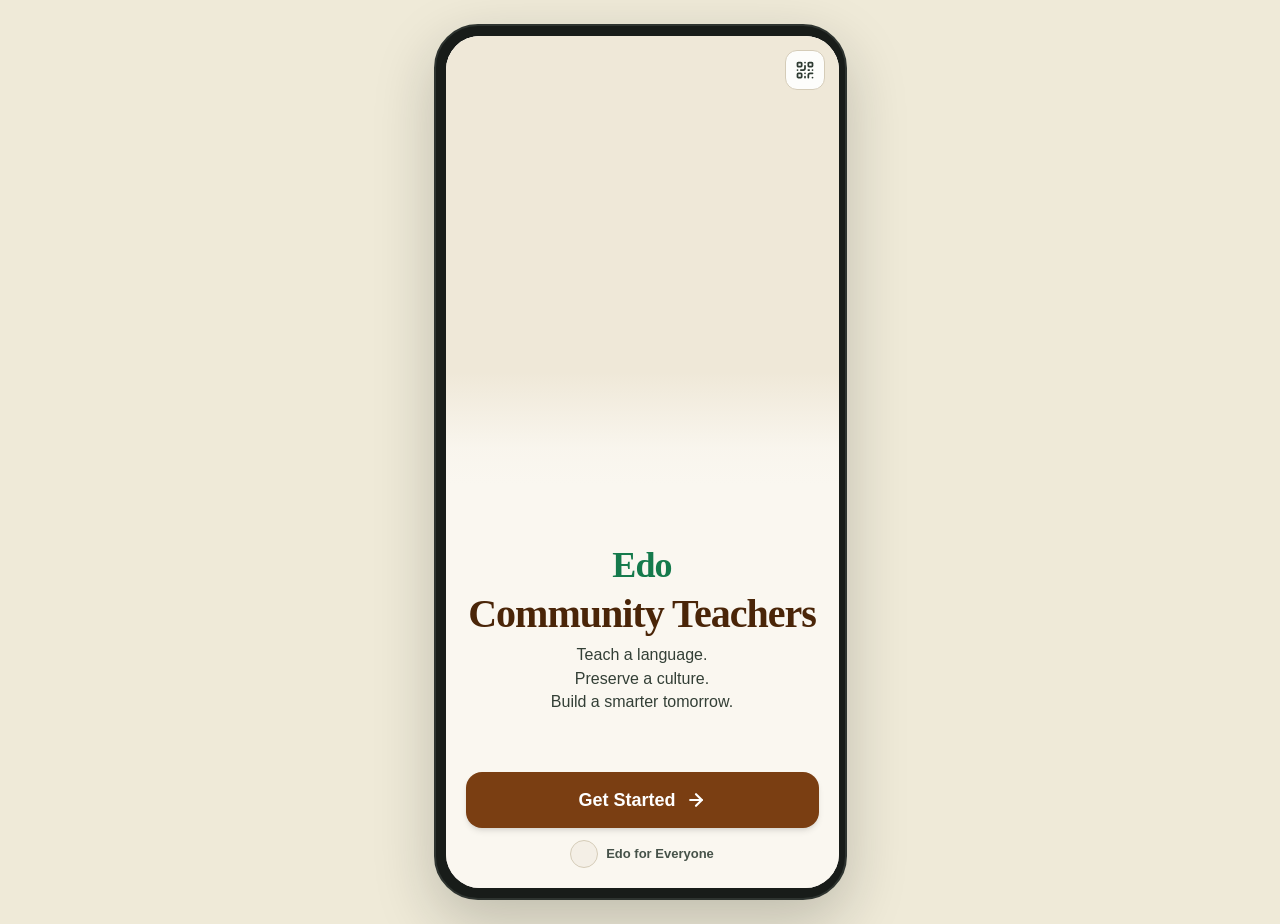
==== commit f2c65f6a: "deploy: iStoria-Ai/CommunityTeachers@315a785633ab449d938dc7912d4d8213ae4311e3" ====
--- a/index.html
+++ b/index.html
@@ -9,9 +9,9 @@
     <link rel="icon" type="image/jpeg" href="/assets/edo-bronze-icon.jpg" />
     <link rel="apple-touch-icon" href="/assets/edo-bronze-icon.jpg" />
     <title>Edo — Community Teachers</title>
-    <script type="module" crossorigin src="/assets/studio-CQrRbugQ.js"></script>
-    <link rel="modulepreload" crossorigin href="/assets/index-t5fW1nmq.js">
-    <link rel="stylesheet" crossorigin href="/assets/index-DQRBhNyD.css">
+    <script type="module" crossorigin src="/assets/studio-BA90HuRc.js"></script>
+    <link rel="modulepreload" crossorigin href="/assets/index-BPQAhkTd.js">
+    <link rel="stylesheet" crossorigin href="/assets/index-BexT_0Ao.css">
   </head>
   <body class="bg-[#FAF7F0] text-[#1C241E] antialiased selection:bg-[#157A4C] selection:text-white">
     <div id="root"></div>
--- a/assets/index-BexT_0Ao.css
+++ b/assets/index-BexT_0Ao.css
@@ -0,0 +1 @@
+*,:before,:after{--tw-border-spacing-x: 0;--tw-border-spacing-y: 0;--tw-translate-x: 0;--tw-translate-y: 0;--tw-rotate: 0;--tw-skew-x: 0;--tw-skew-y: 0;--tw-scale-x: 1;--tw-scale-y: 1;--tw-pan-x: ;--tw-pan-y: ;--tw-pinch-zoom: ;--tw-scroll-snap-strictness: proximity;--tw-gradient-from-position: ;--tw-gradient-via-position: ;--tw-gradient-to-position: ;--tw-ordinal: ;--tw-slashed-zero: ;--tw-numeric-figure: ;--tw-numeric-spacing: ;--tw-numeric-fraction: ;--tw-ring-inset: ;--tw-ring-offset-width: 0px;--tw-ring-offset-color: #fff;--tw-ring-color: rgb(59 130 246 / .5);--tw-ring-offset-shadow: 0 0 #0000;--tw-ring-shadow: 0 0 #0000;--tw-shadow: 0 0 #0000;--tw-shadow-colored: 0 0 #0000;--tw-blur: ;--tw-brightness: ;--tw-contrast: ;--tw-grayscale: ;--tw-hue-rotate: ;--tw-invert: ;--tw-saturate: ;--tw-sepia: ;--tw-drop-shadow: ;--tw-backdrop-blur: ;--tw-backdrop-brightness: ;--tw-backdrop-contrast: ;--tw-backdrop-grayscale: ;--tw-backdrop-hue-rotate: ;--tw-backdrop-invert: ;--tw-backdrop-opacity: ;--tw-backdrop-saturate: ;--tw-backdrop-sepia: ;--tw-contain-size: ;--tw-contain-layout: ;--tw-contain-paint: ;--tw-contain-style: }::backdrop{--tw-border-spacing-x: 0;--tw-border-spacing-y: 0;--tw-translate-x: 0;--tw-translate-y: 0;--tw-rotate: 0;--tw-skew-x: 0;--tw-skew-y: 0;--tw-scale-x: 1;--tw-scale-y: 1;--tw-pan-x: ;--tw-pan-y: ;--tw-pinch-zoom: ;--tw-scroll-snap-strictness: proximity;--tw-gradient-from-position: ;--tw-gradient-via-position: ;--tw-gradient-to-position: ;--tw-ordinal: ;--tw-slashed-zero: ;--tw-numeric-figure: ;--tw-numeric-spacing: ;--tw-numeric-fraction: ;--tw-ring-inset: ;--tw-ring-offset-width: 0px;--tw-ring-offset-color: #fff;--tw-ring-color: rgb(59 130 246 / .5);--tw-ring-offset-shadow: 0 0 #0000;--tw-ring-shadow: 0 0 #0000;--tw-shadow: 0 0 #0000;--tw-shadow-colored: 0 0 #0000;--tw-blur: ;--tw-brightness: ;--tw-contrast: ;--tw-grayscale: ;--tw-hue-rotate: ;--tw-invert: ;--tw-saturate: ;--tw-sepia: ;--tw-drop-shadow: ;--tw-backdrop-blur: ;--tw-backdrop-brightness: ;--tw-backdrop-contrast: ;--tw-backdrop-grayscale: ;--tw-backdrop-hue-rotate: ;--tw-backdrop-invert: ;--tw-backdrop-opacity: ;--tw-backdrop-saturate: ;--tw-backdrop-sepia: ;--tw-contain-size: ;--tw-contain-layout: ;--tw-contain-paint: ;--tw-contain-style: }*,:before,:after{box-sizing:border-box;border-width:0;border-style:solid;border-color:#e5e7eb}:before,:after{--tw-content: ""}html,:host{line-height:1.5;-webkit-text-size-adjust:100%;-moz-tab-size:4;-o-tab-size:4;tab-size:4;font-family:Inter,-apple-system,BlinkMacSystemFont,Segoe UI,Roboto,sans-serif;font-feature-settings:normal;font-variation-settings:normal;-webkit-tap-highlight-color:transparent}body{margin:0;line-height:inherit}hr{height:0;color:inherit;border-top-width:1px}abbr:where([title]){-webkit-text-decoration:underline dotted;text-decoration:underline dotted}h1,h2,h3,h4,h5,h6{font-size:inherit;font-weight:inherit}a{color:inherit;text-decoration:inherit}b,strong{font-weight:bolder}code,kbd,samp,pre{font-family:ui-monospace,SFMono-Regular,Menlo,Monaco,Consolas,Liberation Mono,Courier New,monospace;font-feature-settings:normal;font-variation-settings:normal;font-size:1em}small{font-size:80%}sub,sup{font-size:75%;line-height:0;position:relative;vertical-align:baseline}sub{bottom:-.25em}sup{top:-.5em}table{text-indent:0;border-color:inherit;border-collapse:collapse}button,input,optgroup,select,textarea{font-family:inherit;font-feature-settings:inherit;font-variation-settings:inherit;font-size:100%;font-weight:inherit;line-height:inherit;letter-spacing:inherit;color:inherit;margin:0;padding:0}button,select{text-transform:none}button,input:where([type=button]),input:where([type=reset]),input:where([type=submit]){-webkit-appearance:button;background-color:transparent;background-image:none}:-moz-focusring{outline:auto}:-moz-ui-invalid{box-shadow:none}progress{vertical-align:baseline}::-webkit-inner-spin-button,::-webkit-outer-spin-button{height:auto}[type=search]{-webkit-appearance:textfield;outline-offset:-2px}::-webkit-search-decoration{-webkit-appearance:none}::-webkit-file-upload-button{-webkit-appearance:button;font:inherit}summary{display:list-item}blockquote,dl,dd,h1,h2,h3,h4,h5,h6,hr,figure,p,pre{margin:0}fieldset{margin:0;padding:0}legend{padding:0}ol,ul,menu{list-style:none;margin:0;padding:0}dialog{padding:0}textarea{resize:vertical}input::-moz-placeholder,textarea::-moz-placeholder{opacity:1;color:#9ca3af}input::placeholder,textarea::placeholder{opacity:1;color:#9ca3af}button,[role=button]{cursor:pointer}:disabled{cursor:default}img,svg,video,canvas,audio,iframe,embed,object{display:block;vertical-align:middle}img,video{max-width:100%;height:auto}[hidden]:where(:not([hidden=until-found])){display:none}.container{width:100%}@media (min-width: 640px){.container{max-width:640px}}@media (min-width: 768px){.container{max-width:768px}}@media (min-width: 1024px){.container{max-width:1024px}}@media (min-width: 1280px){.container{max-width:1280px}}@media (min-width: 1536px){.container{max-width:1536px}}.edo-screen{display:flex;width:100%;flex:1 1 0%;-webkit-user-select:none;-moz-user-select:none;user-select:none;flex-direction:column;overflow-x:hidden;--tw-bg-opacity: 1;background-color:rgb(250 247 240 / var(--tw-bg-opacity, 1));--tw-text-opacity: 1;color:rgb(28 36 30 / var(--tw-text-opacity, 1))}.edo-screen-scroll{display:flex;width:100%;flex:1 1 0%;flex-direction:column;justify-content:space-between;overflow-y:auto;overflow-x:hidden;padding-left:1.25rem;padding-right:1.25rem;padding-bottom:1.25rem}.edo-primary-btn{display:flex;min-height:56px;width:100%;align-items:center;justify-content:center;gap:.625rem;border-radius:1rem;padding:.875rem 1.5rem;font-size:17.5px;font-weight:700;line-height:1.375;--tw-shadow: 0 4px 6px -1px rgb(0 0 0 / .1), 0 2px 4px -2px rgb(0 0 0 / .1);--tw-shadow-colored: 0 4px 6px -1px var(--tw-shadow-color), 0 2px 4px -2px var(--tw-shadow-color);box-shadow:var(--tw-ring-offset-shadow, 0 0 #0000),var(--tw-ring-shadow, 0 0 #0000),var(--tw-shadow);transition-property:all;transition-timing-function:cubic-bezier(.4,0,.2,1);transition-duration:.15s}.edo-primary-btn:active{--tw-scale-x: .99;--tw-scale-y: .99;transform:translate(var(--tw-translate-x),var(--tw-translate-y)) rotate(var(--tw-rotate)) skew(var(--tw-skew-x)) skewY(var(--tw-skew-y)) scaleX(var(--tw-scale-x)) scaleY(var(--tw-scale-y))}.edo-secondary-btn{display:flex;min-height:52px;width:100%;align-items:center;justify-content:center;gap:.5rem;border-radius:1rem;border-width:1px;--tw-border-opacity: 1;border-color:rgb(221 213 196 / var(--tw-border-opacity, 1));--tw-bg-opacity: 1;background-color:rgb(255 255 255 / var(--tw-bg-opacity, 1));padding:.75rem 1.25rem;font-size:16px;font-weight:700;line-height:1.375;--tw-text-opacity: 1;color:rgb(38 49 41 / var(--tw-text-opacity, 1));--tw-shadow: 0 1px 2px 0 rgb(0 0 0 / .05);--tw-shadow-colored: 0 1px 2px 0 var(--tw-shadow-color);box-shadow:var(--tw-ring-offset-shadow, 0 0 #0000),var(--tw-ring-shadow, 0 0 #0000),var(--tw-shadow);transition-property:all;transition-timing-function:cubic-bezier(.4,0,.2,1);transition-duration:.15s}.edo-secondary-btn:hover{--tw-bg-opacity: 1;background-color:rgb(245 241 230 / var(--tw-bg-opacity, 1))}.edo-secondary-btn:active{--tw-scale-x: .99;--tw-scale-y: .99;transform:translate(var(--tw-translate-x),var(--tw-translate-y)) rotate(var(--tw-rotate)) skew(var(--tw-skew-x)) skewY(var(--tw-skew-y)) scaleX(var(--tw-scale-x)) scaleY(var(--tw-scale-y))}.edo-input{min-height:54px;width:100%;border-radius:1rem;border-width:1px;--tw-border-opacity: 1;border-color:rgb(212 204 184 / var(--tw-border-opacity, 1));--tw-bg-opacity: 1;background-color:rgb(255 255 255 / var(--tw-bg-opacity, 1));padding:.875rem 1rem;font-size:16.5px;--tw-text-opacity: 1;color:rgb(28 36 30 / var(--tw-text-opacity, 1))}.edo-input::-moz-placeholder{--tw-placeholder-opacity: 1;color:rgb(133 142 135 / var(--tw-placeholder-opacity, 1))}.edo-input::placeholder{--tw-placeholder-opacity: 1;color:rgb(133 142 135 / var(--tw-placeholder-opacity, 1))}.edo-input{--tw-shadow: inset 0 2px 4px 0 rgb(0 0 0 / .05);--tw-shadow-colored: inset 0 2px 4px 0 var(--tw-shadow-color);box-shadow:var(--tw-ring-offset-shadow, 0 0 #0000),var(--tw-ring-shadow, 0 0 #0000),var(--tw-shadow);transition-property:color,background-color,border-color,text-decoration-color,fill,stroke,opacity,box-shadow,transform,filter,backdrop-filter;transition-timing-function:cubic-bezier(.4,0,.2,1);transition-duration:.15s}.edo-input:focus{outline:2px solid transparent;outline-offset:2px}.sr-only{position:absolute;width:1px;height:1px;padding:0;margin:-1px;overflow:hidden;clip:rect(0,0,0,0);white-space:nowrap;border-width:0}.pointer-events-none{pointer-events:none}.visible{visibility:visible}.static{position:static}.fixed{position:fixed}.absolute{position:absolute}.relative{position:relative}.sticky{position:sticky}.inset-0{top:0;right:0;bottom:0;left:0}.inset-x-0{left:0;right:0}.-left-2{left:-.5rem}.-right-2{right:-.5rem}.-top-1{top:-.25rem}.bottom-0{bottom:0}.bottom-1{bottom:.25rem}.left-4{left:1rem}.left-\[9px\]{left:9px}.right-0{right:0}.right-1{right:.25rem}.right-2\.5{right:.625rem}.right-3{right:.75rem}.right-3\.5{right:.875rem}.top-0{top:0}.top-2{top:.5rem}.top-2\.5{top:.625rem}.top-3\.5{top:.875rem}.top-5{top:1.25rem}.z-10{z-index:10}.z-20{z-index:20}.z-30{z-index:30}.z-50{z-index:50}.mx-5{margin-left:1.25rem;margin-right:1.25rem}.mx-auto{margin-left:auto;margin-right:auto}.my-0\.5{margin-top:.125rem;margin-bottom:.125rem}.my-1{margin-top:.25rem;margin-bottom:.25rem}.my-2{margin-top:.5rem;margin-bottom:.5rem}.my-auto{margin-top:auto;margin-bottom:auto}.mb-1{margin-bottom:.25rem}.mb-1\.5{margin-bottom:.375rem}.mb-2{margin-bottom:.5rem}.mb-2\.5{margin-bottom:.625rem}.mb-3{margin-bottom:.75rem}.mb-4{margin-bottom:1rem}.mb-6{margin-bottom:1.5rem}.ml-0\.5{margin-left:.125rem}.ml-2{margin-left:.5rem}.mt-0\.5{margin-top:.125rem}.mt-1{margin-top:.25rem}.mt-1\.5{margin-top:.375rem}.mt-2{margin-top:.5rem}.mt-2\.5{margin-top:.625rem}.mt-3{margin-top:.75rem}.mt-3\.5{margin-top:.875rem}.mt-4{margin-top:1rem}.mt-5{margin-top:1.25rem}.block{display:block}.inline-block{display:inline-block}.flex{display:flex}.inline-flex{display:inline-flex}.table{display:table}.grid{display:grid}.contents{display:contents}.hidden{display:none}.h-1\.5{height:.375rem}.h-10{height:2.5rem}.h-11{height:2.75rem}.h-12{height:3rem}.h-14{height:3.5rem}.h-16{height:4rem}.h-2{height:.5rem}.h-2\.5{height:.625rem}.h-24{height:6rem}.h-28{height:7rem}.h-3{height:.75rem}.h-3\.5{height:.875rem}.h-32{height:8rem}.h-4{height:1rem}.h-5{height:1.25rem}.h-6{height:1.5rem}.h-7{height:1.75rem}.h-8{height:2rem}.h-9{height:2.25rem}.h-\[100dvh\]{height:100dvh}.h-\[195px\]{height:195px}.h-\[38px\]{height:38px}.h-\[42px\]{height:42px}.h-\[52px\]{height:52px}.h-\[80px\]{height:80px}.h-\[88px\]{height:88px}.h-\[96px\]{height:96px}.h-full{height:100%}.max-h-\[40dvh\]{max-height:40dvh}.max-h-\[470px\]{max-height:470px}.max-h-\[80px\]{max-height:80px}.max-h-\[92vh\]{max-height:92vh}.max-h-full{max-height:100%}.min-h-0{min-height:0px}.min-h-\[100dvh\]{min-height:100dvh}.min-h-\[140px\]{min-height:140px}.min-h-\[265px\]{min-height:265px}.min-h-\[320px\]{min-height:320px}.min-h-\[42px\]{min-height:42px}.min-h-\[44px\]{min-height:44px}.min-h-\[46px\]{min-height:46px}.min-h-\[48px\]{min-height:48px}.min-h-\[50px\]{min-height:50px}.min-h-\[56px\]{min-height:56px}.min-h-\[60px\]{min-height:60px}.min-h-\[62px\]{min-height:62px}.w-1{width:.25rem}.w-1\.5{width:.375rem}.w-10{width:2.5rem}.w-11{width:2.75rem}.w-12{width:3rem}.w-14{width:3.5rem}.w-16{width:4rem}.w-2{width:.5rem}.w-24{width:6rem}.w-3{width:.75rem}.w-3\.5{width:.875rem}.w-32{width:8rem}.w-4{width:1rem}.w-5{width:1.25rem}.w-6{width:1.5rem}.w-7{width:1.75rem}.w-8{width:2rem}.w-9{width:2.25rem}.w-\[110px\]{width:110px}.w-\[195px\]{width:195px}.w-\[2px\]{width:2px}.w-\[38px\]{width:38px}.w-\[42px\]{width:42px}.w-\[52px\]{width:52px}.w-\[88px\]{width:88px}.w-\[96px\]{width:96px}.w-full{width:100%}.w-px{width:1px}.min-w-0{min-width:0px}.min-w-\[64px\]{min-width:64px}.max-w-\[142px\]{max-width:142px}.max-w-\[1540px\]{max-width:1540px}.max-w-\[1680px\]{max-width:1680px}.max-w-\[260px\]{max-width:260px}.max-w-\[280px\]{max-width:280px}.max-w-\[300px\]{max-width:300px}.max-w-\[390px\]{max-width:390px}.max-w-full{max-width:100%}.max-w-lg{max-width:32rem}.max-w-sm{max-width:24rem}.max-w-xs{max-width:20rem}.flex-1{flex:1 1 0%}.flex-\[1\.18\]{flex:1.18}.shrink-0{flex-shrink:0}.scale-105{--tw-scale-x: 1.05;--tw-scale-y: 1.05;transform:translate(var(--tw-translate-x),var(--tw-translate-y)) rotate(var(--tw-rotate)) skew(var(--tw-skew-x)) skewY(var(--tw-skew-y)) scaleX(var(--tw-scale-x)) scaleY(var(--tw-scale-y))}.scale-110{--tw-scale-x: 1.1;--tw-scale-y: 1.1;transform:translate(var(--tw-translate-x),var(--tw-translate-y)) rotate(var(--tw-rotate)) skew(var(--tw-skew-x)) skewY(var(--tw-skew-y)) scaleX(var(--tw-scale-x)) scaleY(var(--tw-scale-y))}@keyframes ping{75%,to{transform:scale(2);opacity:0}}.animate-ping{animation:ping 1s cubic-bezier(0,0,.2,1) infinite}@keyframes pulse{50%{opacity:.5}}.animate-pulse{animation:pulse 2s cubic-bezier(.4,0,.6,1) infinite}@keyframes spin{to{transform:rotate(360deg)}}.animate-spin{animation:spin 1s linear infinite}.cursor-not-allowed{cursor:not-allowed}.cursor-pointer{cursor:pointer}.select-none{-webkit-user-select:none;-moz-user-select:none;user-select:none}.select-text{-webkit-user-select:text;-moz-user-select:text;user-select:text}.resize{resize:both}.list-inside{list-style-position:inside}.list-decimal{list-style-type:decimal}.grid-cols-2{grid-template-columns:repeat(2,minmax(0,1fr))}.grid-cols-3{grid-template-columns:repeat(3,minmax(0,1fr))}.grid-rows-2{grid-template-rows:repeat(2,minmax(0,1fr))}.flex-col{flex-direction:column}.flex-wrap{flex-wrap:wrap}.items-start{align-items:flex-start}.items-end{align-items:flex-end}.items-center{align-items:center}.justify-end{justify-content:flex-end}.justify-center{justify-content:center}.justify-between{justify-content:space-between}.justify-around{justify-content:space-around}.gap-1{gap:.25rem}.gap-1\.5{gap:.375rem}.gap-2{gap:.5rem}.gap-2\.5{gap:.625rem}.gap-3{gap:.75rem}.gap-3\.5{gap:.875rem}.gap-4{gap:1rem}.gap-5{gap:1.25rem}.gap-\[3px\]{gap:3px}.space-y-1>:not([hidden])~:not([hidden]){--tw-space-y-reverse: 0;margin-top:calc(.25rem * calc(1 - var(--tw-space-y-reverse)));margin-bottom:calc(.25rem * var(--tw-space-y-reverse))}.space-y-1\.5>:not([hidden])~:not([hidden]){--tw-space-y-reverse: 0;margin-top:calc(.375rem * calc(1 - var(--tw-space-y-reverse)));margin-bottom:calc(.375rem * var(--tw-space-y-reverse))}.space-y-2>:not([hidden])~:not([hidden]){--tw-space-y-reverse: 0;margin-top:calc(.5rem * calc(1 - var(--tw-space-y-reverse)));margin-bottom:calc(.5rem * var(--tw-space-y-reverse))}.space-y-2\.5>:not([hidden])~:not([hidden]){--tw-space-y-reverse: 0;margin-top:calc(.625rem * calc(1 - var(--tw-space-y-reverse)));margin-bottom:calc(.625rem * var(--tw-space-y-reverse))}.space-y-3>:not([hidden])~:not([hidden]){--tw-space-y-reverse: 0;margin-top:calc(.75rem * calc(1 - var(--tw-space-y-reverse)));margin-bottom:calc(.75rem * var(--tw-space-y-reverse))}.space-y-4>:not([hidden])~:not([hidden]){--tw-space-y-reverse: 0;margin-top:calc(1rem * calc(1 - var(--tw-space-y-reverse)));margin-bottom:calc(1rem * var(--tw-space-y-reverse))}.space-y-8>:not([hidden])~:not([hidden]){--tw-space-y-reverse: 0;margin-top:calc(2rem * calc(1 - var(--tw-space-y-reverse)));margin-bottom:calc(2rem * var(--tw-space-y-reverse))}.self-start{align-self:flex-start}.overflow-hidden{overflow:hidden}.overflow-x-auto{overflow-x:auto}.overflow-y-auto{overflow-y:auto}.truncate{overflow:hidden;text-overflow:ellipsis;white-space:nowrap}.whitespace-normal{white-space:normal}.break-words{overflow-wrap:break-word}.break-all{word-break:break-all}.rounded{border-radius:.25rem}.rounded-2xl{border-radius:1rem}.rounded-3xl{border-radius:1.5rem}.rounded-\[34px\]{border-radius:34px}.rounded-\[44px\]{border-radius:44px}.rounded-full{border-radius:9999px}.rounded-lg{border-radius:.5rem}.rounded-md{border-radius:.375rem}.rounded-sm{border-radius:.125rem}.rounded-xl{border-radius:.75rem}.border{border-width:1px}.border-2{border-width:2px}.border-4{border-width:4px}.border-\[2px\]{border-width:2px}.border-b{border-bottom-width:1px}.border-t{border-top-width:1px}.border-\[\#157A4C\]{--tw-border-opacity: 1;border-color:rgb(21 122 76 / var(--tw-border-opacity, 1))}.border-\[\#18241B\]{--tw-border-opacity: 1;border-color:rgb(24 36 27 / var(--tw-border-opacity, 1))}.border-\[\#238B52\]{--tw-border-opacity: 1;border-color:rgb(35 139 82 / var(--tw-border-opacity, 1))}.border-\[\#2E3430\]{--tw-border-opacity: 1;border-color:rgb(46 52 48 / var(--tw-border-opacity, 1))}.border-\[\#6E4BC3\]\/50{border-color:#6e4bc380}.border-\[\#934919\]{--tw-border-opacity: 1;border-color:rgb(147 73 25 / var(--tw-border-opacity, 1))}.border-\[\#A5D6A7\]{--tw-border-opacity: 1;border-color:rgb(165 214 167 / var(--tw-border-opacity, 1))}.border-\[\#A7D7BC\]{--tw-border-opacity: 1;border-color:rgb(167 215 188 / var(--tw-border-opacity, 1))}.border-\[\#B9B2A2\]{--tw-border-opacity: 1;border-color:rgb(185 178 162 / var(--tw-border-opacity, 1))}.border-\[\#B9DFCA\]{--tw-border-opacity: 1;border-color:rgb(185 223 202 / var(--tw-border-opacity, 1))}.border-\[\#BBD4FA\]{--tw-border-opacity: 1;border-color:rgb(187 212 250 / var(--tw-border-opacity, 1))}.border-\[\#BDE3CF\]{--tw-border-opacity: 1;border-color:rgb(189 227 207 / var(--tw-border-opacity, 1))}.border-\[\#BDE5C8\]{--tw-border-opacity: 1;border-color:rgb(189 229 200 / var(--tw-border-opacity, 1))}.border-\[\#BEE2CE\]{--tw-border-opacity: 1;border-color:rgb(190 226 206 / var(--tw-border-opacity, 1))}.border-\[\#BFD6FA\]{--tw-border-opacity: 1;border-color:rgb(191 214 250 / var(--tw-border-opacity, 1))}.border-\[\#C2E2D0\]{--tw-border-opacity: 1;border-color:rgb(194 226 208 / var(--tw-border-opacity, 1))}.border-\[\#C2E4D2\]{--tw-border-opacity: 1;border-color:rgb(194 228 210 / var(--tw-border-opacity, 1))}.border-\[\#C3D9FA\]{--tw-border-opacity: 1;border-color:rgb(195 217 250 / var(--tw-border-opacity, 1))}.border-\[\#C6E2D1\]{--tw-border-opacity: 1;border-color:rgb(198 226 209 / var(--tw-border-opacity, 1))}.border-\[\#CBB8EE\]{--tw-border-opacity: 1;border-color:rgb(203 184 238 / var(--tw-border-opacity, 1))}.border-\[\#D0D9E7\]{--tw-border-opacity: 1;border-color:rgb(208 217 231 / var(--tw-border-opacity, 1))}.border-\[\#D3E3FC\]{--tw-border-opacity: 1;border-color:rgb(211 227 252 / var(--tw-border-opacity, 1))}.border-\[\#D5C5F3\]{--tw-border-opacity: 1;border-color:rgb(213 197 243 / var(--tw-border-opacity, 1))}.border-\[\#D5CCB8\]{--tw-border-opacity: 1;border-color:rgb(213 204 184 / var(--tw-border-opacity, 1))}.border-\[\#D5CFC0\]{--tw-border-opacity: 1;border-color:rgb(213 207 192 / var(--tw-border-opacity, 1))}.border-\[\#D7C8F3\]{--tw-border-opacity: 1;border-color:rgb(215 200 243 / var(--tw-border-opacity, 1))}.border-\[\#D7EFE2\]{--tw-border-opacity: 1;border-color:rgb(215 239 226 / var(--tw-border-opacity, 1))}.border-\[\#D8CFC0\]{--tw-border-opacity: 1;border-color:rgb(216 207 192 / var(--tw-border-opacity, 1))}.border-\[\#DDD5C4\]{--tw-border-opacity: 1;border-color:rgb(221 213 196 / var(--tw-border-opacity, 1))}.border-\[\#DED5C3\]{--tw-border-opacity: 1;border-color:rgb(222 213 195 / var(--tw-border-opacity, 1))}.border-\[\#DED6C4\]{--tw-border-opacity: 1;border-color:rgb(222 214 196 / var(--tw-border-opacity, 1))}.border-\[\#DFBF7F\]\/50{border-color:#dfbf7f80}.border-\[\#DFD5C0\]{--tw-border-opacity: 1;border-color:rgb(223 213 192 / var(--tw-border-opacity, 1))}.border-\[\#DFD6C4\]{--tw-border-opacity: 1;border-color:rgb(223 214 196 / var(--tw-border-opacity, 1))}.border-\[\#DFD7C5\]{--tw-border-opacity: 1;border-color:rgb(223 215 197 / var(--tw-border-opacity, 1))}.border-\[\#DFD8F2\]{--tw-border-opacity: 1;border-color:rgb(223 216 242 / var(--tw-border-opacity, 1))}.border-\[\#E0D8C6\]{--tw-border-opacity: 1;border-color:rgb(224 216 198 / var(--tw-border-opacity, 1))}.border-\[\#E2D2C0\]{--tw-border-opacity: 1;border-color:rgb(226 210 192 / var(--tw-border-opacity, 1))}.border-\[\#E2D8C6\]{--tw-border-opacity: 1;border-color:rgb(226 216 198 / var(--tw-border-opacity, 1))}.border-\[\#E2DAC7\]{--tw-border-opacity: 1;border-color:rgb(226 218 199 / var(--tw-border-opacity, 1))}.border-\[\#E4DCCB\]{--tw-border-opacity: 1;border-color:rgb(228 220 203 / var(--tw-border-opacity, 1))}.border-\[\#E5DEC9\]{--tw-border-opacity: 1;border-color:rgb(229 222 201 / var(--tw-border-opacity, 1))}.border-\[\#E5E7EB\]{--tw-border-opacity: 1;border-color:rgb(229 231 235 / var(--tw-border-opacity, 1))}.border-\[\#E6DFCF\]{--tw-border-opacity: 1;border-color:rgb(230 223 207 / var(--tw-border-opacity, 1))}.border-\[\#EAE3D2\]{--tw-border-opacity: 1;border-color:rgb(234 227 210 / var(--tw-border-opacity, 1))}.border-\[\#F3C5BE\]{--tw-border-opacity: 1;border-color:rgb(243 197 190 / var(--tw-border-opacity, 1))}.border-\[\#F8D7D3\]{--tw-border-opacity: 1;border-color:rgb(248 215 211 / var(--tw-border-opacity, 1))}.border-\[\#FCA5A5\]{--tw-border-opacity: 1;border-color:rgb(252 165 165 / var(--tw-border-opacity, 1))}.border-\[\#FCD34D\]{--tw-border-opacity: 1;border-color:rgb(252 211 77 / var(--tw-border-opacity, 1))}.bg-\[\#0B6638\]{--tw-bg-opacity: 1;background-color:rgb(11 102 56 / var(--tw-bg-opacity, 1))}.bg-\[\#135E35\]{--tw-bg-opacity: 1;background-color:rgb(19 94 53 / var(--tw-bg-opacity, 1))}.bg-\[\#157A4C\]{--tw-bg-opacity: 1;background-color:rgb(21 122 76 / var(--tw-bg-opacity, 1))}.bg-\[\#157A4C\]\/25{background-color:#157a4c40}.bg-\[\#16A34A\]{--tw-bg-opacity: 1;background-color:rgb(22 163 74 / var(--tw-bg-opacity, 1))}.bg-\[\#181C19\]{--tw-bg-opacity: 1;background-color:rgb(24 28 25 / var(--tw-bg-opacity, 1))}.bg-\[\#187542\]{--tw-bg-opacity: 1;background-color:rgb(24 117 66 / var(--tw-bg-opacity, 1))}.bg-\[\#1B241E\]{--tw-bg-opacity: 1;background-color:rgb(27 36 30 / var(--tw-bg-opacity, 1))}.bg-\[\#1D6CE0\]{--tw-bg-opacity: 1;background-color:rgb(29 108 224 / var(--tw-bg-opacity, 1))}.bg-\[\#1F8A58\]{--tw-bg-opacity: 1;background-color:rgb(31 138 88 / var(--tw-bg-opacity, 1))}.bg-\[\#223458\]{--tw-bg-opacity: 1;background-color:rgb(34 52 88 / var(--tw-bg-opacity, 1))}.bg-\[\#2563EB\]{--tw-bg-opacity: 1;background-color:rgb(37 99 235 / var(--tw-bg-opacity, 1))}.bg-\[\#259662\]\/75{background-color:#259662bf}.bg-\[\#3A453D\]{--tw-bg-opacity: 1;background-color:rgb(58 69 61 / var(--tw-bg-opacity, 1))}.bg-\[\#3B82F6\]\/50{background-color:#3b82f680}.bg-\[\#3B82F6\]\/80{background-color:#3b82f6cc}.bg-\[\#5D2C0C\]{--tw-bg-opacity: 1;background-color:rgb(93 44 12 / var(--tw-bg-opacity, 1))}.bg-\[\#6E4BC3\]{--tw-bg-opacity: 1;background-color:rgb(110 75 195 / var(--tw-bg-opacity, 1))}.bg-\[\#6E4BC3\]\/15{background-color:#6e4bc326}.bg-\[\#7A3E12\]{--tw-bg-opacity: 1;background-color:rgb(122 62 18 / var(--tw-bg-opacity, 1))}.bg-\[\#7B3C13\]{--tw-bg-opacity: 1;background-color:rgb(123 60 19 / var(--tw-bg-opacity, 1))}.bg-\[\#94A3B8\]{--tw-bg-opacity: 1;background-color:rgb(148 163 184 / var(--tw-bg-opacity, 1))}.bg-\[\#B9B2A2\]{--tw-bg-opacity: 1;background-color:rgb(185 178 162 / var(--tw-bg-opacity, 1))}.bg-\[\#C93B2B\]{--tw-bg-opacity: 1;background-color:rgb(201 59 43 / var(--tw-bg-opacity, 1))}.bg-\[\#D5CFC0\]{--tw-bg-opacity: 1;background-color:rgb(213 207 192 / var(--tw-bg-opacity, 1))}.bg-\[\#D97706\]{--tw-bg-opacity: 1;background-color:rgb(217 119 6 / var(--tw-bg-opacity, 1))}.bg-\[\#DC2626\]{--tw-bg-opacity: 1;background-color:rgb(220 38 38 / var(--tw-bg-opacity, 1))}.bg-\[\#E0D8C6\]{--tw-bg-opacity: 1;background-color:rgb(224 216 198 / var(--tw-bg-opacity, 1))}.bg-\[\#E4E9F2\]{--tw-bg-opacity: 1;background-color:rgb(228 233 242 / var(--tw-bg-opacity, 1))}.bg-\[\#E4E9F2\]\/95{background-color:#e4e9f2f2}.bg-\[\#E5F4EC\]{--tw-bg-opacity: 1;background-color:rgb(229 244 236 / var(--tw-bg-opacity, 1))}.bg-\[\#E6ECF7\]{--tw-bg-opacity: 1;background-color:rgb(230 236 247 / var(--tw-bg-opacity, 1))}.bg-\[\#E6EFFC\]{--tw-bg-opacity: 1;background-color:rgb(230 239 252 / var(--tw-bg-opacity, 1))}.bg-\[\#E6F4ED\]{--tw-bg-opacity: 1;background-color:rgb(230 244 237 / var(--tw-bg-opacity, 1))}.bg-\[\#E8F1FD\]{--tw-bg-opacity: 1;background-color:rgb(232 241 253 / var(--tw-bg-opacity, 1))}.bg-\[\#E8F3EC\]{--tw-bg-opacity: 1;background-color:rgb(232 243 236 / var(--tw-bg-opacity, 1))}.bg-\[\#E8F5E9\]{--tw-bg-opacity: 1;background-color:rgb(232 245 233 / var(--tw-bg-opacity, 1))}.bg-\[\#EAB308\]{--tw-bg-opacity: 1;background-color:rgb(234 179 8 / var(--tw-bg-opacity, 1))}.bg-\[\#EAE2D0\]{--tw-bg-opacity: 1;background-color:rgb(234 226 208 / var(--tw-bg-opacity, 1))}.bg-\[\#EBF7EE\]{--tw-bg-opacity: 1;background-color:rgb(235 247 238 / var(--tw-bg-opacity, 1))}.bg-\[\#EDE5D4\]{--tw-bg-opacity: 1;background-color:rgb(237 229 212 / var(--tw-bg-opacity, 1))}.bg-\[\#EFE8D8\]{--tw-bg-opacity: 1;background-color:rgb(239 232 216 / var(--tw-bg-opacity, 1))}.bg-\[\#EFE9DA\]{--tw-bg-opacity: 1;background-color:rgb(239 233 218 / var(--tw-bg-opacity, 1))}.bg-\[\#EFEAD8\]{--tw-bg-opacity: 1;background-color:rgb(239 234 216 / var(--tw-bg-opacity, 1))}.bg-\[\#F1ECFA\]{--tw-bg-opacity: 1;background-color:rgb(241 236 250 / var(--tw-bg-opacity, 1))}.bg-\[\#F2E8DC\]{--tw-bg-opacity: 1;background-color:rgb(242 232 220 / var(--tw-bg-opacity, 1))}.bg-\[\#F2ECE0\]{--tw-bg-opacity: 1;background-color:rgb(242 236 224 / var(--tw-bg-opacity, 1))}.bg-\[\#F2EFFA\]{--tw-bg-opacity: 1;background-color:rgb(242 239 250 / var(--tw-bg-opacity, 1))}.bg-\[\#F3DFB1\]{--tw-bg-opacity: 1;background-color:rgb(243 223 177 / var(--tw-bg-opacity, 1))}.bg-\[\#F3EDE0\]{--tw-bg-opacity: 1;background-color:rgb(243 237 224 / var(--tw-bg-opacity, 1))}.bg-\[\#F4C330\]{--tw-bg-opacity: 1;background-color:rgb(244 195 48 / var(--tw-bg-opacity, 1))}.bg-\[\#F4EFE2\]{--tw-bg-opacity: 1;background-color:rgb(244 239 226 / var(--tw-bg-opacity, 1))}.bg-\[\#F4EFE6\]{--tw-bg-opacity: 1;background-color:rgb(244 239 230 / var(--tw-bg-opacity, 1))}.bg-\[\#F9FAFB\]{--tw-bg-opacity: 1;background-color:rgb(249 250 251 / var(--tw-bg-opacity, 1))}.bg-\[\#FAF7F0\]{--tw-bg-opacity: 1;background-color:rgb(250 247 240 / var(--tw-bg-opacity, 1))}.bg-\[\#FBF0D4\]{--tw-bg-opacity: 1;background-color:rgb(251 240 212 / var(--tw-bg-opacity, 1))}.bg-\[\#FDF2F0\]{--tw-bg-opacity: 1;background-color:rgb(253 242 240 / var(--tw-bg-opacity, 1))}.bg-\[\#FDFBF7\]{--tw-bg-opacity: 1;background-color:rgb(253 251 247 / var(--tw-bg-opacity, 1))}.bg-\[\#FEF3C7\]{--tw-bg-opacity: 1;background-color:rgb(254 243 199 / var(--tw-bg-opacity, 1))}.bg-\[\#FEF5D4\]{--tw-bg-opacity: 1;background-color:rgb(254 245 212 / var(--tw-bg-opacity, 1))}.bg-\[\#FFF8F8\]{--tw-bg-opacity: 1;background-color:rgb(255 248 248 / var(--tw-bg-opacity, 1))}.bg-black\/10{background-color:#0000001a}.bg-black\/40{background-color:#0006}.bg-black\/50{background-color:#00000080}.bg-black\/60{background-color:#0009}.bg-gray-100{--tw-bg-opacity: 1;background-color:rgb(243 244 246 / var(--tw-bg-opacity, 1))}.bg-white{--tw-bg-opacity: 1;background-color:rgb(255 255 255 / var(--tw-bg-opacity, 1))}.bg-white\/10{background-color:#ffffff1a}.bg-white\/15{background-color:#ffffff26}.bg-white\/25{background-color:#ffffff40}.bg-white\/70{background-color:#ffffffb3}.bg-white\/75{background-color:#ffffffbf}.bg-white\/90{background-color:#ffffffe6}.bg-white\/95{background-color:#fffffff2}.bg-gradient-to-b{background-image:linear-gradient(to bottom,var(--tw-gradient-stops))}.bg-gradient-to-br{background-image:linear-gradient(to bottom right,var(--tw-gradient-stops))}.bg-gradient-to-l{background-image:linear-gradient(to left,var(--tw-gradient-stops))}.from-\[\#EAE2D2\]{--tw-gradient-from: #EAE2D2 var(--tw-gradient-from-position);--tw-gradient-to: rgb(234 226 210 / 0) var(--tw-gradient-to-position);--tw-gradient-stops: var(--tw-gradient-from), var(--tw-gradient-to)}.from-\[\#F4EFE6\]{--tw-gradient-from: #F4EFE6 var(--tw-gradient-from-position);--tw-gradient-to: rgb(244 239 230 / 0) var(--tw-gradient-to-position);--tw-gradient-stops: var(--tw-gradient-from), var(--tw-gradient-to)}.from-\[\#FAF7F0\]{--tw-gradient-from: #FAF7F0 var(--tw-gradient-from-position);--tw-gradient-to: rgb(250 247 240 / 0) var(--tw-gradient-to-position);--tw-gradient-stops: var(--tw-gradient-from), var(--tw-gradient-to)}.via-\[\#E2D8C3\]{--tw-gradient-to: rgb(226 216 195 / 0) var(--tw-gradient-to-position);--tw-gradient-stops: var(--tw-gradient-from), #E2D8C3 var(--tw-gradient-via-position), var(--tw-gradient-to)}.via-\[\#FAF7F0\]\/90{--tw-gradient-to: rgb(250 247 240 / 0) var(--tw-gradient-to-position);--tw-gradient-stops: var(--tw-gradient-from), rgb(250 247 240 / .9) var(--tw-gradient-via-position), var(--tw-gradient-to)}.to-\[\#EBE4D5\]{--tw-gradient-to: #EBE4D5 var(--tw-gradient-to-position)}.to-\[\#FAF7F0\]{--tw-gradient-to: #FAF7F0 var(--tw-gradient-to-position)}.to-transparent{--tw-gradient-to: transparent var(--tw-gradient-to-position)}.fill-\[\#157A4C\]{fill:#157a4c}.fill-\[\#3DDC84\]{fill:#3ddc84}.fill-current{fill:currentColor}.fill-white{fill:#fff}.stroke-\[2\.1\]{stroke-width:2.1}.stroke-\[2\.2\]{stroke-width:2.2}.stroke-\[2\.3\]{stroke-width:2.3}.stroke-\[2\.4\]{stroke-width:2.4}.stroke-\[2\.5\]{stroke-width:2.5}.stroke-\[2\.6\]{stroke-width:2.6}.stroke-\[2\.8\]{stroke-width:2.8}.stroke-\[3\]{stroke-width:3}.object-cover{-o-object-fit:cover;object-fit:cover}.object-top{-o-object-position:top;object-position:top}.p-0\.5{padding:.125rem}.p-1{padding:.25rem}.p-1\.5{padding:.375rem}.p-2{padding:.5rem}.p-2\.5{padding:.625rem}.p-3{padding:.75rem}.p-3\.5{padding:.875rem}.p-4{padding:1rem}.p-5{padding:1.25rem}.p-6{padding:1.5rem}.p-\[10px\]{padding:10px}.px-1{padding-left:.25rem;padding-right:.25rem}.px-1\.5{padding-left:.375rem;padding-right:.375rem}.px-2{padding-left:.5rem;padding-right:.5rem}.px-2\.5{padding-left:.625rem;padding-right:.625rem}.px-3{padding-left:.75rem;padding-right:.75rem}.px-3\.5{padding-left:.875rem;padding-right:.875rem}.px-4{padding-left:1rem;padding-right:1rem}.px-5{padding-left:1.25rem;padding-right:1.25rem}.px-6{padding-left:1.5rem;padding-right:1.5rem}.py-0\.5{padding-top:.125rem;padding-bottom:.125rem}.py-1{padding-top:.25rem;padding-bottom:.25rem}.py-1\.5{padding-top:.375rem;padding-bottom:.375rem}.py-10{padding-top:2.5rem;padding-bottom:2.5rem}.py-2{padding-top:.5rem;padding-bottom:.5rem}.py-2\.5{padding-top:.625rem;padding-bottom:.625rem}.py-3{padding-top:.75rem;padding-bottom:.75rem}.py-3\.5{padding-top:.875rem;padding-bottom:.875rem}.py-4{padding-top:1rem;padding-bottom:1rem}.py-6{padding-top:1.5rem;padding-bottom:1.5rem}.pb-1{padding-bottom:.25rem}.pb-1\.5{padding-bottom:.375rem}.pb-2{padding-bottom:.5rem}.pb-3{padding-bottom:.75rem}.pb-5{padding-bottom:1.25rem}.pl-1{padding-left:.25rem}.pl-10{padding-left:2.5rem}.pl-3{padding-left:.75rem}.pr-1{padding-right:.25rem}.pr-7{padding-right:1.75rem}.pr-9{padding-right:2.25rem}.pt-0\.5{padding-top:.125rem}.pt-1{padding-top:.25rem}.pt-2{padding-top:.5rem}.pt-3{padding-top:.75rem}.text-left{text-align:left}.text-center{text-align:center}.font-mono{font-family:ui-monospace,SFMono-Regular,Menlo,Monaco,Consolas,Liberation Mono,Courier New,monospace}.font-serif{font-family:Georgia,Cambria,Times New Roman,serif}.text-2xl{font-size:1.5rem;line-height:2rem}.text-\[10px\]{font-size:10px}.text-\[11\.5px\]{font-size:11.5px}.text-\[11px\]{font-size:11px}.text-\[12\.5px\]{font-size:12.5px}.text-\[12px\]{font-size:12px}.text-\[13\.5px\]{font-size:13.5px}.text-\[13px\]{font-size:13px}.text-\[14\.5px\]{font-size:14.5px}.text-\[14px\]{font-size:14px}.text-\[15\.5px\]{font-size:15.5px}.text-\[15px\]{font-size:15px}.text-\[16\.5px\]{font-size:16.5px}.text-\[16px\]{font-size:16px}.text-\[17px\]{font-size:17px}.text-\[18\.5px\]{font-size:18.5px}.text-\[18px\]{font-size:18px}.text-\[19px\]{font-size:19px}.text-\[20px\]{font-size:20px}.text-\[21px\]{font-size:21px}.text-\[22px\]{font-size:22px}.text-\[25px\]{font-size:25px}.text-\[29px\]{font-size:29px}.text-\[32px\]{font-size:32px}.text-\[36px\]{font-size:36px}.text-sm{font-size:.875rem;line-height:1.25rem}.text-xl{font-size:1.25rem;line-height:1.75rem}.text-xs{font-size:.75rem;line-height:1rem}.font-bold{font-weight:700}.font-extrabold{font-weight:800}.font-medium{font-weight:500}.font-normal{font-weight:400}.font-semibold{font-weight:600}.uppercase{text-transform:uppercase}.leading-\[1\.08\]{line-height:1.08}.leading-\[1\.12\]{line-height:1.12}.leading-\[1\.45\]{line-height:1.45}.leading-none{line-height:1}.leading-relaxed{line-height:1.625}.leading-snug{line-height:1.375}.leading-tight{line-height:1.25}.tracking-tight{letter-spacing:-.025em}.tracking-wide{letter-spacing:.025em}.tracking-widest{letter-spacing:.1em}.text-\[\#125C39\]{--tw-text-opacity: 1;color:rgb(18 92 57 / var(--tw-text-opacity, 1))}.text-\[\#126941\]{--tw-text-opacity: 1;color:rgb(18 105 65 / var(--tw-text-opacity, 1))}.text-\[\#135E3B\]{--tw-text-opacity: 1;color:rgb(19 94 59 / var(--tw-text-opacity, 1))}.text-\[\#146940\]{--tw-text-opacity: 1;color:rgb(20 105 64 / var(--tw-text-opacity, 1))}.text-\[\#1552B0\]{--tw-text-opacity: 1;color:rgb(21 82 176 / var(--tw-text-opacity, 1))}.text-\[\#157A4C\]{--tw-text-opacity: 1;color:rgb(21 122 76 / var(--tw-text-opacity, 1))}.text-\[\#18241B\]{--tw-text-opacity: 1;color:rgb(24 36 27 / var(--tw-text-opacity, 1))}.text-\[\#183C73\]{--tw-text-opacity: 1;color:rgb(24 60 115 / var(--tw-text-opacity, 1))}.text-\[\#1A241D\]{--tw-text-opacity: 1;color:rgb(26 36 29 / var(--tw-text-opacity, 1))}.text-\[\#1B241E\]{--tw-text-opacity: 1;color:rgb(27 36 30 / var(--tw-text-opacity, 1))}.text-\[\#1B5E3E\]{--tw-text-opacity: 1;color:rgb(27 94 62 / var(--tw-text-opacity, 1))}.text-\[\#1C241E\]{--tw-text-opacity: 1;color:rgb(28 36 30 / var(--tw-text-opacity, 1))}.text-\[\#1D6CE0\]{--tw-text-opacity: 1;color:rgb(29 108 224 / var(--tw-text-opacity, 1))}.text-\[\#1E2A21\]{--tw-text-opacity: 1;color:rgb(30 42 33 / var(--tw-text-opacity, 1))}.text-\[\#1E2B22\]{--tw-text-opacity: 1;color:rgb(30 43 34 / var(--tw-text-opacity, 1))}.text-\[\#1E3A68\]{--tw-text-opacity: 1;color:rgb(30 58 104 / var(--tw-text-opacity, 1))}.text-\[\#1F2922\]{--tw-text-opacity: 1;color:rgb(31 41 34 / var(--tw-text-opacity, 1))}.text-\[\#222D25\]{--tw-text-opacity: 1;color:rgb(34 45 37 / var(--tw-text-opacity, 1))}.text-\[\#223458\]{--tw-text-opacity: 1;color:rgb(34 52 88 / var(--tw-text-opacity, 1))}.text-\[\#234836\]{--tw-text-opacity: 1;color:rgb(35 72 54 / var(--tw-text-opacity, 1))}.text-\[\#253028\]{--tw-text-opacity: 1;color:rgb(37 48 40 / var(--tw-text-opacity, 1))}.text-\[\#261C00\]{--tw-text-opacity: 1;color:rgb(38 28 0 / var(--tw-text-opacity, 1))}.text-\[\#284472\]{--tw-text-opacity: 1;color:rgb(40 68 114 / var(--tw-text-opacity, 1))}.text-\[\#2A372E\]{--tw-text-opacity: 1;color:rgb(42 55 46 / var(--tw-text-opacity, 1))}.text-\[\#2B372E\]{--tw-text-opacity: 1;color:rgb(43 55 46 / var(--tw-text-opacity, 1))}.text-\[\#2C3830\]{--tw-text-opacity: 1;color:rgb(44 56 48 / var(--tw-text-opacity, 1))}.text-\[\#2D3A31\]{--tw-text-opacity: 1;color:rgb(45 58 49 / var(--tw-text-opacity, 1))}.text-\[\#2E3A31\]{--tw-text-opacity: 1;color:rgb(46 58 49 / var(--tw-text-opacity, 1))}.text-\[\#2E3B32\]{--tw-text-opacity: 1;color:rgb(46 59 50 / var(--tw-text-opacity, 1))}.text-\[\#333F36\]{--tw-text-opacity: 1;color:rgb(51 63 54 / var(--tw-text-opacity, 1))}.text-\[\#371F6E\]{--tw-text-opacity: 1;color:rgb(55 31 110 / var(--tw-text-opacity, 1))}.text-\[\#3A453D\]{--tw-text-opacity: 1;color:rgb(58 69 61 / var(--tw-text-opacity, 1))}.text-\[\#3B2D04\]{--tw-text-opacity: 1;color:rgb(59 45 4 / var(--tw-text-opacity, 1))}.text-\[\#3B463E\]{--tw-text-opacity: 1;color:rgb(59 70 62 / var(--tw-text-opacity, 1))}.text-\[\#3C2D0D\]{--tw-text-opacity: 1;color:rgb(60 45 13 / var(--tw-text-opacity, 1))}.text-\[\#3C473F\]{--tw-text-opacity: 1;color:rgb(60 71 63 / var(--tw-text-opacity, 1))}.text-\[\#424E45\]{--tw-text-opacity: 1;color:rgb(66 78 69 / var(--tw-text-opacity, 1))}.text-\[\#442982\]{--tw-text-opacity: 1;color:rgb(68 41 130 / var(--tw-text-opacity, 1))}.text-\[\#465249\]{--tw-text-opacity: 1;color:rgb(70 82 73 / var(--tw-text-opacity, 1))}.text-\[\#46534B\]{--tw-text-opacity: 1;color:rgb(70 83 75 / var(--tw-text-opacity, 1))}.text-\[\#4A2508\]{--tw-text-opacity: 1;color:rgb(74 37 8 / var(--tw-text-opacity, 1))}.text-\[\#4A5872\]{--tw-text-opacity: 1;color:rgb(74 88 114 / var(--tw-text-opacity, 1))}.text-\[\#4C564F\]{--tw-text-opacity: 1;color:rgb(76 86 79 / var(--tw-text-opacity, 1))}.text-\[\#4E387E\]{--tw-text-opacity: 1;color:rgb(78 56 126 / var(--tw-text-opacity, 1))}.text-\[\#4E5B52\]{--tw-text-opacity: 1;color:rgb(78 91 82 / var(--tw-text-opacity, 1))}.text-\[\#52349B\]{--tw-text-opacity: 1;color:rgb(82 52 155 / var(--tw-text-opacity, 1))}.text-\[\#525D55\]{--tw-text-opacity: 1;color:rgb(82 93 85 / var(--tw-text-opacity, 1))}.text-\[\#525E55\]{--tw-text-opacity: 1;color:rgb(82 94 85 / var(--tw-text-opacity, 1))}.text-\[\#556058\]{--tw-text-opacity: 1;color:rgb(85 96 88 / var(--tw-text-opacity, 1))}.text-\[\#556158\]{--tw-text-opacity: 1;color:rgb(85 97 88 / var(--tw-text-opacity, 1))}.text-\[\#556258\]{--tw-text-opacity: 1;color:rgb(85 98 88 / var(--tw-text-opacity, 1))}.text-\[\#556259\]{--tw-text-opacity: 1;color:rgb(85 98 89 / var(--tw-text-opacity, 1))}.text-\[\#556358\]{--tw-text-opacity: 1;color:rgb(85 99 88 / var(--tw-text-opacity, 1))}.text-\[\#56625A\]{--tw-text-opacity: 1;color:rgb(86 98 90 / var(--tw-text-opacity, 1))}.text-\[\#5A655D\]{--tw-text-opacity: 1;color:rgb(90 101 93 / var(--tw-text-opacity, 1))}.text-\[\#5A665D\]{--tw-text-opacity: 1;color:rgb(90 102 93 / var(--tw-text-opacity, 1))}.text-\[\#5C665E\]{--tw-text-opacity: 1;color:rgb(92 102 94 / var(--tw-text-opacity, 1))}.text-\[\#5C675F\]{--tw-text-opacity: 1;color:rgb(92 103 95 / var(--tw-text-opacity, 1))}.text-\[\#5E6A62\]{--tw-text-opacity: 1;color:rgb(94 106 98 / var(--tw-text-opacity, 1))}.text-\[\#66726A\]{--tw-text-opacity: 1;color:rgb(102 114 106 / var(--tw-text-opacity, 1))}.text-\[\#68766E\]{--tw-text-opacity: 1;color:rgb(104 118 110 / var(--tw-text-opacity, 1))}.text-\[\#6B4A09\]{--tw-text-opacity: 1;color:rgb(107 74 9 / var(--tw-text-opacity, 1))}.text-\[\#6E4BC3\]{--tw-text-opacity: 1;color:rgb(110 75 195 / var(--tw-text-opacity, 1))}.text-\[\#6E4BC3\]\/70{color:#6e4bc3b3}.text-\[\#785502\]{--tw-text-opacity: 1;color:rgb(120 85 2 / var(--tw-text-opacity, 1))}.text-\[\#7C857E\]{--tw-text-opacity: 1;color:rgb(124 133 126 / var(--tw-text-opacity, 1))}.text-\[\#7D8880\]{--tw-text-opacity: 1;color:rgb(125 136 128 / var(--tw-text-opacity, 1))}.text-\[\#8C948E\]{--tw-text-opacity: 1;color:rgb(140 148 142 / var(--tw-text-opacity, 1))}.text-\[\#92400E\]{--tw-text-opacity: 1;color:rgb(146 64 14 / var(--tw-text-opacity, 1))}.text-\[\#9A7000\]{--tw-text-opacity: 1;color:rgb(154 112 0 / var(--tw-text-opacity, 1))}.text-\[\#9E2A1C\]{--tw-text-opacity: 1;color:rgb(158 42 28 / var(--tw-text-opacity, 1))}.text-\[\#B45309\]{--tw-text-opacity: 1;color:rgb(180 83 9 / var(--tw-text-opacity, 1))}.text-\[\#B87A1E\]{--tw-text-opacity: 1;color:rgb(184 122 30 / var(--tw-text-opacity, 1))}.text-\[\#C93B2B\]{--tw-text-opacity: 1;color:rgb(201 59 43 / var(--tw-text-opacity, 1))}.text-\[\#D4A318\]{--tw-text-opacity: 1;color:rgb(212 163 24 / var(--tw-text-opacity, 1))}.text-\[\#E0F2E9\]{--tw-text-opacity: 1;color:rgb(224 242 233 / var(--tw-text-opacity, 1))}.text-\[\#F3E5D8\]{--tw-text-opacity: 1;color:rgb(243 229 216 / var(--tw-text-opacity, 1))}.text-\[\#F4C330\]{--tw-text-opacity: 1;color:rgb(244 195 48 / var(--tw-text-opacity, 1))}.text-\[\#F5C242\]{--tw-text-opacity: 1;color:rgb(245 194 66 / var(--tw-text-opacity, 1))}.text-gray-300{--tw-text-opacity: 1;color:rgb(209 213 219 / var(--tw-text-opacity, 1))}.text-gray-400{--tw-text-opacity: 1;color:rgb(156 163 175 / var(--tw-text-opacity, 1))}.text-red-600{--tw-text-opacity: 1;color:rgb(220 38 38 / var(--tw-text-opacity, 1))}.text-red-700{--tw-text-opacity: 1;color:rgb(185 28 28 / var(--tw-text-opacity, 1))}.text-white{--tw-text-opacity: 1;color:rgb(255 255 255 / var(--tw-text-opacity, 1))}.text-white\/80{color:#fffc}.text-white\/95{color:#fffffff2}.antialiased{-webkit-font-smoothing:antialiased;-moz-osx-font-smoothing:grayscale}.placeholder-\[\#89918B\]::-moz-placeholder{--tw-placeholder-opacity: 1;color:rgb(137 145 139 / var(--tw-placeholder-opacity, 1))}.placeholder-\[\#89918B\]::placeholder{--tw-placeholder-opacity: 1;color:rgb(137 145 139 / var(--tw-placeholder-opacity, 1))}.placeholder-\[\#8C948E\]::-moz-placeholder{--tw-placeholder-opacity: 1;color:rgb(140 148 142 / var(--tw-placeholder-opacity, 1))}.placeholder-\[\#8C948E\]::placeholder{--tw-placeholder-opacity: 1;color:rgb(140 148 142 / var(--tw-placeholder-opacity, 1))}.opacity-0{opacity:0}.opacity-100{opacity:1}.opacity-40{opacity:.4}.opacity-50{opacity:.5}.opacity-60{opacity:.6}.opacity-80{opacity:.8}.shadow-2xl{--tw-shadow: 0 25px 50px -12px rgb(0 0 0 / .25);--tw-shadow-colored: 0 25px 50px -12px var(--tw-shadow-color);box-shadow:var(--tw-ring-offset-shadow, 0 0 #0000),var(--tw-ring-shadow, 0 0 #0000),var(--tw-shadow)}.shadow-\[0_22px_60px_rgba\(24\,28\,25\,0\.22\)\]{--tw-shadow: 0 22px 60px rgba(24,28,25,.22);--tw-shadow-colored: 0 22px 60px var(--tw-shadow-color);box-shadow:var(--tw-ring-offset-shadow, 0 0 #0000),var(--tw-ring-shadow, 0 0 #0000),var(--tw-shadow)}.shadow-lg{--tw-shadow: 0 10px 15px -3px rgb(0 0 0 / .1), 0 4px 6px -4px rgb(0 0 0 / .1);--tw-shadow-colored: 0 10px 15px -3px var(--tw-shadow-color), 0 4px 6px -4px var(--tw-shadow-color);box-shadow:var(--tw-ring-offset-shadow, 0 0 #0000),var(--tw-ring-shadow, 0 0 #0000),var(--tw-shadow)}.shadow-md{--tw-shadow: 0 4px 6px -1px rgb(0 0 0 / .1), 0 2px 4px -2px rgb(0 0 0 / .1);--tw-shadow-colored: 0 4px 6px -1px var(--tw-shadow-color), 0 2px 4px -2px var(--tw-shadow-color);box-shadow:var(--tw-ring-offset-shadow, 0 0 #0000),var(--tw-ring-shadow, 0 0 #0000),var(--tw-shadow)}.shadow-sm{--tw-shadow: 0 1px 2px 0 rgb(0 0 0 / .05);--tw-shadow-colored: 0 1px 2px 0 var(--tw-shadow-color);box-shadow:var(--tw-ring-offset-shadow, 0 0 #0000),var(--tw-ring-shadow, 0 0 #0000),var(--tw-shadow)}.shadow-xl{--tw-shadow: 0 20px 25px -5px rgb(0 0 0 / .1), 0 8px 10px -6px rgb(0 0 0 / .1);--tw-shadow-colored: 0 20px 25px -5px var(--tw-shadow-color), 0 8px 10px -6px var(--tw-shadow-color);box-shadow:var(--tw-ring-offset-shadow, 0 0 #0000),var(--tw-ring-shadow, 0 0 #0000),var(--tw-shadow)}.ring-2{--tw-ring-offset-shadow: var(--tw-ring-inset) 0 0 0 var(--tw-ring-offset-width) var(--tw-ring-offset-color);--tw-ring-shadow: var(--tw-ring-inset) 0 0 0 calc(2px + var(--tw-ring-offset-width)) var(--tw-ring-color);box-shadow:var(--tw-ring-offset-shadow),var(--tw-ring-shadow),var(--tw-shadow, 0 0 #0000)}.ring-white{--tw-ring-opacity: 1;--tw-ring-color: rgb(255 255 255 / var(--tw-ring-opacity, 1))}.filter{filter:var(--tw-blur) var(--tw-brightness) var(--tw-contrast) var(--tw-grayscale) var(--tw-hue-rotate) var(--tw-invert) var(--tw-saturate) var(--tw-sepia) var(--tw-drop-shadow)}.transition{transition-property:color,background-color,border-color,text-decoration-color,fill,stroke,opacity,box-shadow,transform,filter,backdrop-filter;transition-timing-function:cubic-bezier(.4,0,.2,1);transition-duration:.15s}.transition-all{transition-property:all;transition-timing-function:cubic-bezier(.4,0,.2,1);transition-duration:.15s}.transition-opacity{transition-property:opacity;transition-timing-function:cubic-bezier(.4,0,.2,1);transition-duration:.15s}.transition-transform{transition-property:transform;transition-timing-function:cubic-bezier(.4,0,.2,1);transition-duration:.15s}.duration-150{transition-duration:.15s}.duration-200{transition-duration:.2s}.duration-300{transition-duration:.3s}:root{--sat: env(safe-area-inset-top, 0px);--sab: env(safe-area-inset-bottom, 0px);--sal: env(safe-area-inset-left, 0px);--sar: env(safe-area-inset-right, 0px)}*,*:before,*:after{box-sizing:border-box}html,body{margin:0;padding:0;width:100%;min-height:100dvh;overflow-x:hidden;background-color:#faf7f0;color:#1c241e;font-family:Inter,-apple-system,BlinkMacSystemFont,Segoe UI,Roboto,Oxygen,Ubuntu,Cantarell,sans-serif;-webkit-tap-highlight-color:transparent;-webkit-text-size-adjust:100%}#root{width:100%;min-height:100dvh;display:flex;flex-direction:column}::-webkit-scrollbar{width:4px;height:4px}::-webkit-scrollbar-track{background:transparent}::-webkit-scrollbar-thumb{background:#1c241e29;border-radius:9999px}.selection\:bg-\[\#157A4C\] *::-moz-selection{--tw-bg-opacity: 1;background-color:rgb(21 122 76 / var(--tw-bg-opacity, 1))}.selection\:bg-\[\#157A4C\] *::selection{--tw-bg-opacity: 1;background-color:rgb(21 122 76 / var(--tw-bg-opacity, 1))}.selection\:text-white *::-moz-selection{--tw-text-opacity: 1;color:rgb(255 255 255 / var(--tw-text-opacity, 1))}.selection\:text-white *::selection{--tw-text-opacity: 1;color:rgb(255 255 255 / var(--tw-text-opacity, 1))}.selection\:bg-\[\#157A4C\]::-moz-selection{--tw-bg-opacity: 1;background-color:rgb(21 122 76 / var(--tw-bg-opacity, 1))}.selection\:bg-\[\#157A4C\]::selection{--tw-bg-opacity: 1;background-color:rgb(21 122 76 / var(--tw-bg-opacity, 1))}.selection\:text-white::-moz-selection{--tw-text-opacity: 1;color:rgb(255 255 255 / var(--tw-text-opacity, 1))}.selection\:text-white::selection{--tw-text-opacity: 1;color:rgb(255 255 255 / var(--tw-text-opacity, 1))}.hover\:scale-\[1\.02\]:hover{--tw-scale-x: 1.02;--tw-scale-y: 1.02;transform:translate(var(--tw-translate-x),var(--tw-translate-y)) rotate(var(--tw-rotate)) skew(var(--tw-skew-x)) skewY(var(--tw-skew-y)) scaleX(var(--tw-scale-x)) scaleY(var(--tw-scale-y))}.hover\:bg-\[\#08522D\]:hover{--tw-bg-opacity: 1;background-color:rgb(8 82 45 / var(--tw-bg-opacity, 1))}.hover\:bg-\[\#10623D\]:hover{--tw-bg-opacity: 1;background-color:rgb(16 98 61 / var(--tw-bg-opacity, 1))}.hover\:bg-\[\#11663F\]:hover{--tw-bg-opacity: 1;background-color:rgb(17 102 63 / var(--tw-bg-opacity, 1))}.hover\:bg-\[\#126840\]:hover{--tw-bg-opacity: 1;background-color:rgb(18 104 64 / var(--tw-bg-opacity, 1))}.hover\:bg-\[\#126941\]:hover{--tw-bg-opacity: 1;background-color:rgb(18 105 65 / var(--tw-bg-opacity, 1))}.hover\:bg-\[\#1558BD\]:hover{--tw-bg-opacity: 1;background-color:rgb(21 88 189 / var(--tw-bg-opacity, 1))}.hover\:bg-\[\#157A4C\]:hover{--tw-bg-opacity: 1;background-color:rgb(21 122 76 / var(--tw-bg-opacity, 1))}.hover\:bg-\[\#1658B8\]:hover{--tw-bg-opacity: 1;background-color:rgb(22 88 184 / var(--tw-bg-opacity, 1))}.hover\:bg-\[\#175BC2\]:hover{--tw-bg-opacity: 1;background-color:rgb(23 91 194 / var(--tw-bg-opacity, 1))}.hover\:bg-\[\#1C241E\]:hover{--tw-bg-opacity: 1;background-color:rgb(28 36 30 / var(--tw-bg-opacity, 1))}.hover\:bg-\[\#1D4ED8\]:hover{--tw-bg-opacity: 1;background-color:rgb(29 78 216 / var(--tw-bg-opacity, 1))}.hover\:bg-\[\#5E3DB0\]:hover{--tw-bg-opacity: 1;background-color:rgb(94 61 176 / var(--tw-bg-opacity, 1))}.hover\:bg-\[\#68330D\]:hover{--tw-bg-opacity: 1;background-color:rgb(104 51 13 / var(--tw-bg-opacity, 1))}.hover\:bg-\[\#B45309\]:hover{--tw-bg-opacity: 1;background-color:rgb(180 83 9 / var(--tw-bg-opacity, 1))}.hover\:bg-\[\#B91C1C\]:hover{--tw-bg-opacity: 1;background-color:rgb(185 28 28 / var(--tw-bg-opacity, 1))}.hover\:bg-\[\#D2ECDF\]:hover{--tw-bg-opacity: 1;background-color:rgb(210 236 223 / var(--tw-bg-opacity, 1))}.hover\:bg-\[\#D5DFEE\]:hover{--tw-bg-opacity: 1;background-color:rgb(213 223 238 / var(--tw-bg-opacity, 1))}.hover\:bg-\[\#D5ECE0\]:hover{--tw-bg-opacity: 1;background-color:rgb(213 236 224 / var(--tw-bg-opacity, 1))}.hover\:bg-\[\#D8E3F5\]:hover{--tw-bg-opacity: 1;background-color:rgb(216 227 245 / var(--tw-bg-opacity, 1))}.hover\:bg-\[\#DCECE2\]:hover{--tw-bg-opacity: 1;background-color:rgb(220 236 226 / var(--tw-bg-opacity, 1))}.hover\:bg-\[\#E2D9C3\]:hover{--tw-bg-opacity: 1;background-color:rgb(226 217 195 / var(--tw-bg-opacity, 1))}.hover\:bg-\[\#E2DAC7\]:hover{--tw-bg-opacity: 1;background-color:rgb(226 218 199 / var(--tw-bg-opacity, 1))}.hover\:bg-\[\#E7B622\]:hover{--tw-bg-opacity: 1;background-color:rgb(231 182 34 / var(--tw-bg-opacity, 1))}.hover\:bg-\[\#EAE0CD\]:hover{--tw-bg-opacity: 1;background-color:rgb(234 224 205 / var(--tw-bg-opacity, 1))}.hover\:bg-\[\#EAE0CE\]:hover{--tw-bg-opacity: 1;background-color:rgb(234 224 206 / var(--tw-bg-opacity, 1))}.hover\:bg-\[\#ECE4D5\]:hover{--tw-bg-opacity: 1;background-color:rgb(236 228 213 / var(--tw-bg-opacity, 1))}.hover\:bg-\[\#EFE9DA\]:hover{--tw-bg-opacity: 1;background-color:rgb(239 233 218 / var(--tw-bg-opacity, 1))}.hover\:bg-\[\#F3EDE0\]:hover{--tw-bg-opacity: 1;background-color:rgb(243 237 224 / var(--tw-bg-opacity, 1))}.hover\:bg-\[\#F5F1E6\]:hover{--tw-bg-opacity: 1;background-color:rgb(245 241 230 / var(--tw-bg-opacity, 1))}.hover\:bg-\[\#FCE8E6\]:hover{--tw-bg-opacity: 1;background-color:rgb(252 232 230 / var(--tw-bg-opacity, 1))}.hover\:bg-\[\#FCF9F2\]:hover{--tw-bg-opacity: 1;background-color:rgb(252 249 242 / var(--tw-bg-opacity, 1))}.hover\:bg-\[\#FDE68A\]:hover{--tw-bg-opacity: 1;background-color:rgb(253 230 138 / var(--tw-bg-opacity, 1))}.hover\:bg-white:hover{--tw-bg-opacity: 1;background-color:rgb(255 255 255 / var(--tw-bg-opacity, 1))}.hover\:text-\[\#18241B\]:hover{--tw-text-opacity: 1;color:rgb(24 36 27 / var(--tw-text-opacity, 1))}.hover\:text-\[\#1A241D\]:hover{--tw-text-opacity: 1;color:rgb(26 36 29 / var(--tw-text-opacity, 1))}.hover\:text-\[\#1C241E\]:hover{--tw-text-opacity: 1;color:rgb(28 36 30 / var(--tw-text-opacity, 1))}.hover\:text-\[\#223458\]:hover{--tw-text-opacity: 1;color:rgb(34 52 88 / var(--tw-text-opacity, 1))}.hover\:text-\[\#261C00\]:hover{--tw-text-opacity: 1;color:rgb(38 28 0 / var(--tw-text-opacity, 1))}.hover\:text-\[\#6E4BC3\]:hover{--tw-text-opacity: 1;color:rgb(110 75 195 / var(--tw-text-opacity, 1))}.hover\:text-\[\#B91C1C\]:hover{--tw-text-opacity: 1;color:rgb(185 28 28 / var(--tw-text-opacity, 1))}.hover\:opacity-100:hover{opacity:1}.focus\:border-\[\#157A4C\]:focus{--tw-border-opacity: 1;border-color:rgb(21 122 76 / var(--tw-border-opacity, 1))}.focus\:border-\[\#1D6CE0\]:focus{--tw-border-opacity: 1;border-color:rgb(29 108 224 / var(--tw-border-opacity, 1))}.focus\:border-\[\#D4A318\]:focus{--tw-border-opacity: 1;border-color:rgb(212 163 24 / var(--tw-border-opacity, 1))}.focus\:outline-none:focus{outline:2px solid transparent;outline-offset:2px}.focus\:ring-2:focus{--tw-ring-offset-shadow: var(--tw-ring-inset) 0 0 0 var(--tw-ring-offset-width) var(--tw-ring-offset-color);--tw-ring-shadow: var(--tw-ring-inset) 0 0 0 calc(2px + var(--tw-ring-offset-width)) var(--tw-ring-color);box-shadow:var(--tw-ring-offset-shadow),var(--tw-ring-shadow),var(--tw-shadow, 0 0 #0000)}.focus\:ring-\[\#157A4C\]\/20:focus{--tw-ring-color: rgb(21 122 76 / .2)}.focus\:ring-\[\#1D6CE0\]\/20:focus{--tw-ring-color: rgb(29 108 224 / .2)}.active\:scale-90:active{--tw-scale-x: .9;--tw-scale-y: .9;transform:translate(var(--tw-translate-x),var(--tw-translate-y)) rotate(var(--tw-rotate)) skew(var(--tw-skew-x)) skewY(var(--tw-skew-y)) scaleX(var(--tw-scale-x)) scaleY(var(--tw-scale-y))}.active\:scale-95:active{--tw-scale-x: .95;--tw-scale-y: .95;transform:translate(var(--tw-translate-x),var(--tw-translate-y)) rotate(var(--tw-rotate)) skew(var(--tw-skew-x)) skewY(var(--tw-skew-y)) scaleX(var(--tw-scale-x)) scaleY(var(--tw-scale-y))}.active\:scale-\[0\.98\]:active{--tw-scale-x: .98;--tw-scale-y: .98;transform:translate(var(--tw-translate-x),var(--tw-translate-y)) rotate(var(--tw-rotate)) skew(var(--tw-skew-x)) skewY(var(--tw-skew-y)) scaleX(var(--tw-scale-x)) scaleY(var(--tw-scale-y))}.active\:scale-\[0\.99\]:active{--tw-scale-x: .99;--tw-scale-y: .99;transform:translate(var(--tw-translate-x),var(--tw-translate-y)) rotate(var(--tw-rotate)) skew(var(--tw-skew-x)) skewY(var(--tw-skew-y)) scaleX(var(--tw-scale-x)) scaleY(var(--tw-scale-y))}.disabled\:opacity-45:disabled{opacity:.45}.disabled\:opacity-50:disabled{opacity:.5}.disabled\:opacity-90:disabled{opacity:.9}@media (min-width: 640px){.sm\:h-28{height:7rem}.sm\:h-36{height:9rem}.sm\:h-\[215px\]{height:215px}.sm\:w-28{width:7rem}.sm\:w-36{width:9rem}.sm\:w-\[124px\]{width:124px}.sm\:w-\[215px\]{width:215px}.sm\:gap-3\.5{gap:.875rem}.sm\:p-4{padding:1rem}.sm\:p-6{padding:1.5rem}.sm\:py-4{padding-top:1rem;padding-bottom:1rem}.sm\:text-\[14px\]{font-size:14px}.sm\:text-\[16px\]{font-size:16px}.sm\:text-\[35px\]{font-size:35px}.sm\:text-\[36px\]{font-size:36px}.sm\:text-\[40px\]{font-size:40px}.sm\:text-base{font-size:1rem;line-height:1.5rem}.sm\:text-sm{font-size:.875rem;line-height:1.25rem}}
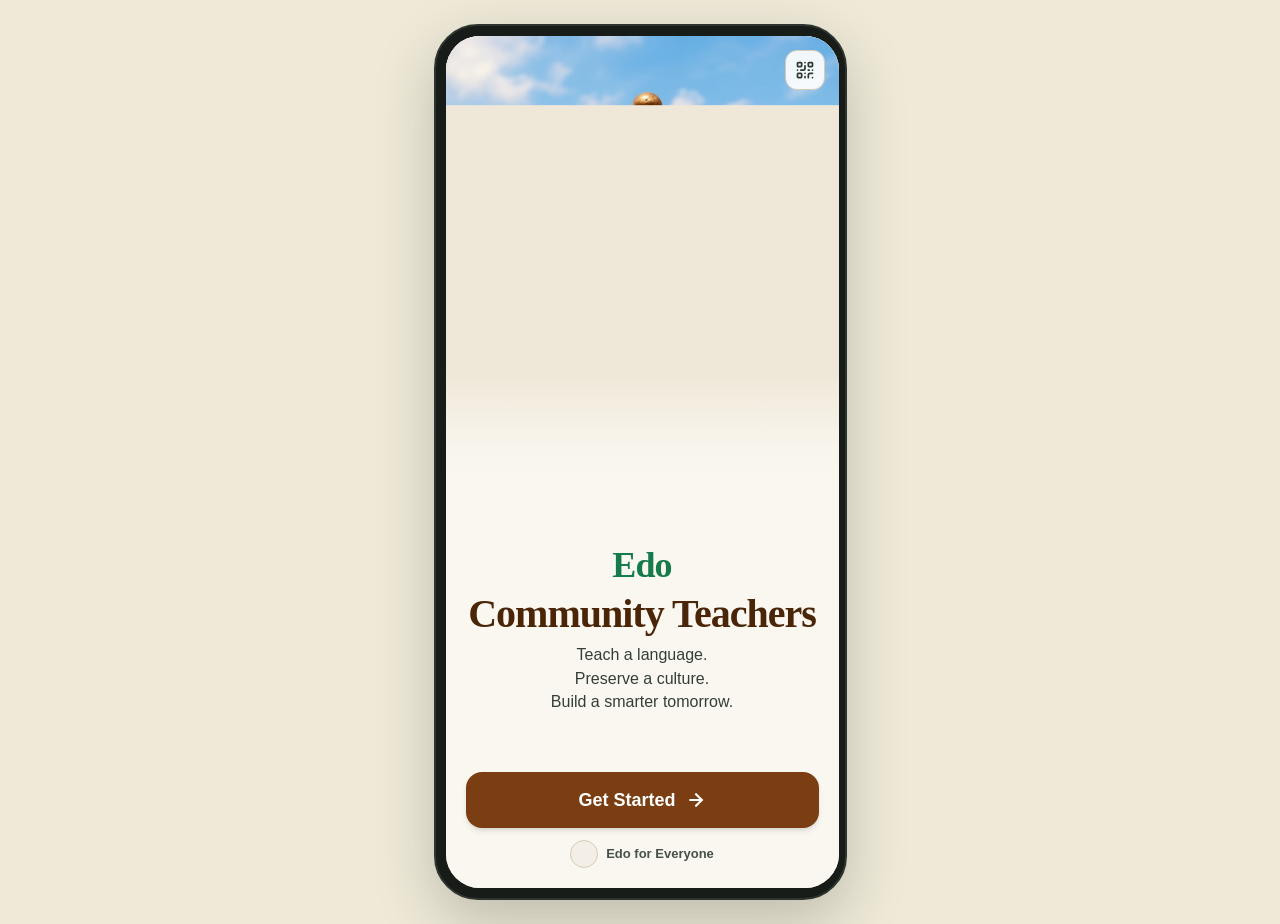
==== commit 8b1d0b31: "deploy: iStoria-Ai/CommunityTeachers@3949cf9f5fbcd77bc10f7aeb167edc4ac689fa2f" ====
--- a/index.html
+++ b/index.html
@@ -4,14 +4,30 @@
     <meta charset="UTF-8" />
     <meta name="viewport" content="width=device-width, initial-scale=1.0, viewport-fit=cover, maximum-scale=1.0, user-scalable=no" />
     <meta name="theme-color" content="#FAF7F0" />
+    <meta name="mobile-web-app-capable" content="yes" />
     <meta name="apple-mobile-web-app-capable" content="yes" />
     <meta name="apple-mobile-web-app-status-bar-style" content="default" />
-    <link rel="icon" type="image/jpeg" href="/assets/edo-bronze-icon.jpg" />
-    <link rel="apple-touch-icon" href="/assets/edo-bronze-icon.jpg" />
-    <title>Edo — Community Teachers</title>
-    <script type="module" crossorigin src="/assets/studio-BA90HuRc.js"></script>
-    <link rel="modulepreload" crossorigin href="/assets/index-BPQAhkTd.js">
-    <link rel="stylesheet" crossorigin href="/assets/index-BexT_0Ao.css">
+    <meta name="apple-mobile-web-app-title" content="Urhobo Community Teachers" />
+    <meta name="description" content="Teach a language. Preserve a culture. Build a smarter tomorrow." />
+    <meta property="og:type" content="website" />
+    <meta property="og:site_name" content="Urhobo Community Teachers" />
+    <meta property="og:title" content="Urhobo Community Teachers" />
+    <meta property="og:description" content="Teach a language. Preserve a culture. Build a smarter tomorrow." />
+    <meta property="og:url" content="https://urhobo.communityteachers.info/" />
+    <meta property="og:image" content="https://urhobo.communityteachers.info/assets/urhobo-welcome-hero.jpg" />
+    <meta property="og:image:type" content="image/jpeg" />
+    <meta property="og:image:alt" content="Urhobo Community Teachers" />
+    <meta name="twitter:card" content="summary_large_image" />
+    <meta name="twitter:title" content="Urhobo Community Teachers" />
+    <meta name="twitter:description" content="Teach a language. Preserve a culture. Build a smarter tomorrow." />
+    <meta name="twitter:image" content="https://urhobo.communityteachers.info/assets/urhobo-welcome-hero.jpg" />
+    <link rel="icon" type="image/png" href="/assets/urhobo-icon-192.png" />
+    <link rel="apple-touch-icon" href="/assets/urhobo-icon-512.png" />
+    <link rel="manifest" id="app-manifest" href="/manifest-urhobo.webmanifest" />
+    <title>Urhobo — Community Teachers</title>
+    <script type="module" crossorigin src="/assets/studio-B5W4tX2A.js"></script>
+    <link rel="modulepreload" crossorigin href="/assets/index-Dw_9lg-e.js">
+    <link rel="stylesheet" crossorigin href="/assets/index-D9BPganU.css">
   </head>
   <body class="bg-[#FAF7F0] text-[#1C241E] antialiased selection:bg-[#157A4C] selection:text-white">
     <div id="root"></div>
--- a/assets/index-D9BPganU.css
+++ b/assets/index-D9BPganU.css
@@ -0,0 +1 @@
+*,:before,:after{--tw-border-spacing-x: 0;--tw-border-spacing-y: 0;--tw-translate-x: 0;--tw-translate-y: 0;--tw-rotate: 0;--tw-skew-x: 0;--tw-skew-y: 0;--tw-scale-x: 1;--tw-scale-y: 1;--tw-pan-x: ;--tw-pan-y: ;--tw-pinch-zoom: ;--tw-scroll-snap-strictness: proximity;--tw-gradient-from-position: ;--tw-gradient-via-position: ;--tw-gradient-to-position: ;--tw-ordinal: ;--tw-slashed-zero: ;--tw-numeric-figure: ;--tw-numeric-spacing: ;--tw-numeric-fraction: ;--tw-ring-inset: ;--tw-ring-offset-width: 0px;--tw-ring-offset-color: #fff;--tw-ring-color: rgb(59 130 246 / .5);--tw-ring-offset-shadow: 0 0 #0000;--tw-ring-shadow: 0 0 #0000;--tw-shadow: 0 0 #0000;--tw-shadow-colored: 0 0 #0000;--tw-blur: ;--tw-brightness: ;--tw-contrast: ;--tw-grayscale: ;--tw-hue-rotate: ;--tw-invert: ;--tw-saturate: ;--tw-sepia: ;--tw-drop-shadow: ;--tw-backdrop-blur: ;--tw-backdrop-brightness: ;--tw-backdrop-contrast: ;--tw-backdrop-grayscale: ;--tw-backdrop-hue-rotate: ;--tw-backdrop-invert: ;--tw-backdrop-opacity: ;--tw-backdrop-saturate: ;--tw-backdrop-sepia: ;--tw-contain-size: ;--tw-contain-layout: ;--tw-contain-paint: ;--tw-contain-style: }::backdrop{--tw-border-spacing-x: 0;--tw-border-spacing-y: 0;--tw-translate-x: 0;--tw-translate-y: 0;--tw-rotate: 0;--tw-skew-x: 0;--tw-skew-y: 0;--tw-scale-x: 1;--tw-scale-y: 1;--tw-pan-x: ;--tw-pan-y: ;--tw-pinch-zoom: ;--tw-scroll-snap-strictness: proximity;--tw-gradient-from-position: ;--tw-gradient-via-position: ;--tw-gradient-to-position: ;--tw-ordinal: ;--tw-slashed-zero: ;--tw-numeric-figure: ;--tw-numeric-spacing: ;--tw-numeric-fraction: ;--tw-ring-inset: ;--tw-ring-offset-width: 0px;--tw-ring-offset-color: #fff;--tw-ring-color: rgb(59 130 246 / .5);--tw-ring-offset-shadow: 0 0 #0000;--tw-ring-shadow: 0 0 #0000;--tw-shadow: 0 0 #0000;--tw-shadow-colored: 0 0 #0000;--tw-blur: ;--tw-brightness: ;--tw-contrast: ;--tw-grayscale: ;--tw-hue-rotate: ;--tw-invert: ;--tw-saturate: ;--tw-sepia: ;--tw-drop-shadow: ;--tw-backdrop-blur: ;--tw-backdrop-brightness: ;--tw-backdrop-contrast: ;--tw-backdrop-grayscale: ;--tw-backdrop-hue-rotate: ;--tw-backdrop-invert: ;--tw-backdrop-opacity: ;--tw-backdrop-saturate: ;--tw-backdrop-sepia: ;--tw-contain-size: ;--tw-contain-layout: ;--tw-contain-paint: ;--tw-contain-style: }*,:before,:after{box-sizing:border-box;border-width:0;border-style:solid;border-color:#e5e7eb}:before,:after{--tw-content: ""}html,:host{line-height:1.5;-webkit-text-size-adjust:100%;-moz-tab-size:4;-o-tab-size:4;tab-size:4;font-family:Inter,-apple-system,BlinkMacSystemFont,Segoe UI,Roboto,sans-serif;font-feature-settings:normal;font-variation-settings:normal;-webkit-tap-highlight-color:transparent}body{margin:0;line-height:inherit}hr{height:0;color:inherit;border-top-width:1px}abbr:where([title]){-webkit-text-decoration:underline dotted;text-decoration:underline dotted}h1,h2,h3,h4,h5,h6{font-size:inherit;font-weight:inherit}a{color:inherit;text-decoration:inherit}b,strong{font-weight:bolder}code,kbd,samp,pre{font-family:ui-monospace,SFMono-Regular,Menlo,Monaco,Consolas,Liberation Mono,Courier New,monospace;font-feature-settings:normal;font-variation-settings:normal;font-size:1em}small{font-size:80%}sub,sup{font-size:75%;line-height:0;position:relative;vertical-align:baseline}sub{bottom:-.25em}sup{top:-.5em}table{text-indent:0;border-color:inherit;border-collapse:collapse}button,input,optgroup,select,textarea{font-family:inherit;font-feature-settings:inherit;font-variation-settings:inherit;font-size:100%;font-weight:inherit;line-height:inherit;letter-spacing:inherit;color:inherit;margin:0;padding:0}button,select{text-transform:none}button,input:where([type=button]),input:where([type=reset]),input:where([type=submit]){-webkit-appearance:button;background-color:transparent;background-image:none}:-moz-focusring{outline:auto}:-moz-ui-invalid{box-shadow:none}progress{vertical-align:baseline}::-webkit-inner-spin-button,::-webkit-outer-spin-button{height:auto}[type=search]{-webkit-appearance:textfield;outline-offset:-2px}::-webkit-search-decoration{-webkit-appearance:none}::-webkit-file-upload-button{-webkit-appearance:button;font:inherit}summary{display:list-item}blockquote,dl,dd,h1,h2,h3,h4,h5,h6,hr,figure,p,pre{margin:0}fieldset{margin:0;padding:0}legend{padding:0}ol,ul,menu{list-style:none;margin:0;padding:0}dialog{padding:0}textarea{resize:vertical}input::-moz-placeholder,textarea::-moz-placeholder{opacity:1;color:#9ca3af}input::placeholder,textarea::placeholder{opacity:1;color:#9ca3af}button,[role=button]{cursor:pointer}:disabled{cursor:default}img,svg,video,canvas,audio,iframe,embed,object{display:block;vertical-align:middle}img,video{max-width:100%;height:auto}[hidden]:where(:not([hidden=until-found])){display:none}.container{width:100%}@media (min-width: 640px){.container{max-width:640px}}@media (min-width: 768px){.container{max-width:768px}}@media (min-width: 1024px){.container{max-width:1024px}}@media (min-width: 1280px){.container{max-width:1280px}}@media (min-width: 1536px){.container{max-width:1536px}}.edo-screen{display:flex;width:100%;flex:1 1 0%;-webkit-user-select:none;-moz-user-select:none;user-select:none;flex-direction:column;overflow-x:hidden;--tw-bg-opacity: 1;background-color:rgb(250 247 240 / var(--tw-bg-opacity, 1));--tw-text-opacity: 1;color:rgb(28 36 30 / var(--tw-text-opacity, 1))}.edo-screen-scroll{display:flex;width:100%;flex:1 1 0%;flex-direction:column;justify-content:space-between;overflow-y:auto;overflow-x:hidden;padding-left:1.25rem;padding-right:1.25rem;padding-bottom:1.25rem}.edo-primary-btn{display:flex;min-height:56px;width:100%;align-items:center;justify-content:center;gap:.625rem;border-radius:1rem;padding:.875rem 1.5rem;font-size:17.5px;font-weight:700;line-height:1.375;--tw-shadow: 0 4px 6px -1px rgb(0 0 0 / .1), 0 2px 4px -2px rgb(0 0 0 / .1);--tw-shadow-colored: 0 4px 6px -1px var(--tw-shadow-color), 0 2px 4px -2px var(--tw-shadow-color);box-shadow:var(--tw-ring-offset-shadow, 0 0 #0000),var(--tw-ring-shadow, 0 0 #0000),var(--tw-shadow);transition-property:all;transition-timing-function:cubic-bezier(.4,0,.2,1);transition-duration:.15s}.edo-primary-btn:active{--tw-scale-x: .99;--tw-scale-y: .99;transform:translate(var(--tw-translate-x),var(--tw-translate-y)) rotate(var(--tw-rotate)) skew(var(--tw-skew-x)) skewY(var(--tw-skew-y)) scaleX(var(--tw-scale-x)) scaleY(var(--tw-scale-y))}.edo-secondary-btn{display:flex;min-height:52px;width:100%;align-items:center;justify-content:center;gap:.5rem;border-radius:1rem;border-width:1px;--tw-border-opacity: 1;border-color:rgb(221 213 196 / var(--tw-border-opacity, 1));--tw-bg-opacity: 1;background-color:rgb(255 255 255 / var(--tw-bg-opacity, 1));padding:.75rem 1.25rem;font-size:16px;font-weight:700;line-height:1.375;--tw-text-opacity: 1;color:rgb(38 49 41 / var(--tw-text-opacity, 1));--tw-shadow: 0 1px 2px 0 rgb(0 0 0 / .05);--tw-shadow-colored: 0 1px 2px 0 var(--tw-shadow-color);box-shadow:var(--tw-ring-offset-shadow, 0 0 #0000),var(--tw-ring-shadow, 0 0 #0000),var(--tw-shadow);transition-property:all;transition-timing-function:cubic-bezier(.4,0,.2,1);transition-duration:.15s}.edo-secondary-btn:hover{--tw-bg-opacity: 1;background-color:rgb(245 241 230 / var(--tw-bg-opacity, 1))}.edo-secondary-btn:active{--tw-scale-x: .99;--tw-scale-y: .99;transform:translate(var(--tw-translate-x),var(--tw-translate-y)) rotate(var(--tw-rotate)) skew(var(--tw-skew-x)) skewY(var(--tw-skew-y)) scaleX(var(--tw-scale-x)) scaleY(var(--tw-scale-y))}.edo-input{min-height:54px;width:100%;border-radius:1rem;border-width:1px;--tw-border-opacity: 1;border-color:rgb(212 204 184 / var(--tw-border-opacity, 1));--tw-bg-opacity: 1;background-color:rgb(255 255 255 / var(--tw-bg-opacity, 1));padding:.875rem 1rem;font-size:16.5px;--tw-text-opacity: 1;color:rgb(28 36 30 / var(--tw-text-opacity, 1))}.edo-input::-moz-placeholder{--tw-placeholder-opacity: 1;color:rgb(133 142 135 / var(--tw-placeholder-opacity, 1))}.edo-input::placeholder{--tw-placeholder-opacity: 1;color:rgb(133 142 135 / var(--tw-placeholder-opacity, 1))}.edo-input{--tw-shadow: inset 0 2px 4px 0 rgb(0 0 0 / .05);--tw-shadow-colored: inset 0 2px 4px 0 var(--tw-shadow-color);box-shadow:var(--tw-ring-offset-shadow, 0 0 #0000),var(--tw-ring-shadow, 0 0 #0000),var(--tw-shadow);transition-property:color,background-color,border-color,text-decoration-color,fill,stroke,opacity,box-shadow,transform,filter,backdrop-filter;transition-timing-function:cubic-bezier(.4,0,.2,1);transition-duration:.15s}.edo-input:focus{outline:2px solid transparent;outline-offset:2px}.sr-only{position:absolute;width:1px;height:1px;padding:0;margin:-1px;overflow:hidden;clip:rect(0,0,0,0);white-space:nowrap;border-width:0}.pointer-events-none{pointer-events:none}.pointer-events-auto{pointer-events:auto}.\!visible{visibility:visible!important}.visible{visibility:visible}.static{position:static}.fixed{position:fixed}.absolute{position:absolute}.relative{position:relative}.sticky{position:sticky}.inset-0{top:0;right:0;bottom:0;left:0}.inset-x-0{left:0;right:0}.-left-2{left:-.5rem}.-right-2{right:-.5rem}.-top-1{top:-.25rem}.bottom-0{bottom:0}.bottom-1{bottom:.25rem}.left-4{left:1rem}.left-\[9px\]{left:9px}.right-0{right:0}.right-1{right:.25rem}.right-2\.5{right:.625rem}.right-3{right:.75rem}.right-3\.5{right:.875rem}.top-0{top:0}.top-2{top:.5rem}.top-2\.5{top:.625rem}.top-3\.5{top:.875rem}.top-5{top:1.25rem}.z-10{z-index:10}.z-20{z-index:20}.z-30{z-index:30}.z-40{z-index:40}.z-50{z-index:50}.mx-5{margin-left:1.25rem;margin-right:1.25rem}.mx-auto{margin-left:auto;margin-right:auto}.my-0\.5{margin-top:.125rem;margin-bottom:.125rem}.my-1{margin-top:.25rem;margin-bottom:.25rem}.my-2{margin-top:.5rem;margin-bottom:.5rem}.my-auto{margin-top:auto;margin-bottom:auto}.mb-1{margin-bottom:.25rem}.mb-1\.5{margin-bottom:.375rem}.mb-2{margin-bottom:.5rem}.mb-2\.5{margin-bottom:.625rem}.mb-3{margin-bottom:.75rem}.mb-4{margin-bottom:1rem}.mb-6{margin-bottom:1.5rem}.ml-0\.5{margin-left:.125rem}.ml-2{margin-left:.5rem}.mt-0\.5{margin-top:.125rem}.mt-1{margin-top:.25rem}.mt-1\.5{margin-top:.375rem}.mt-2{margin-top:.5rem}.mt-2\.5{margin-top:.625rem}.mt-3{margin-top:.75rem}.mt-3\.5{margin-top:.875rem}.mt-4{margin-top:1rem}.mt-5{margin-top:1.25rem}.block{display:block}.inline-block{display:inline-block}.flex{display:flex}.inline-flex{display:inline-flex}.table{display:table}.grid{display:grid}.contents{display:contents}.hidden{display:none}.h-1\.5{height:.375rem}.h-10{height:2.5rem}.h-11{height:2.75rem}.h-12{height:3rem}.h-14{height:3.5rem}.h-16{height:4rem}.h-2{height:.5rem}.h-2\.5{height:.625rem}.h-24{height:6rem}.h-28{height:7rem}.h-3{height:.75rem}.h-3\.5{height:.875rem}.h-32{height:8rem}.h-4{height:1rem}.h-5{height:1.25rem}.h-6{height:1.5rem}.h-7{height:1.75rem}.h-8{height:2rem}.h-9{height:2.25rem}.h-\[100dvh\]{height:100dvh}.h-\[195px\]{height:195px}.h-\[38px\]{height:38px}.h-\[42px\]{height:42px}.h-\[52px\]{height:52px}.h-\[80px\]{height:80px}.h-\[88px\]{height:88px}.h-\[96px\]{height:96px}.h-full{height:100%}.max-h-\[40dvh\]{max-height:40dvh}.max-h-\[470px\]{max-height:470px}.max-h-\[80px\]{max-height:80px}.max-h-\[90dvh\]{max-height:90dvh}.max-h-\[92vh\]{max-height:92vh}.max-h-full{max-height:100%}.min-h-0{min-height:0px}.min-h-\[100dvh\]{min-height:100dvh}.min-h-\[140px\]{min-height:140px}.min-h-\[265px\]{min-height:265px}.min-h-\[320px\]{min-height:320px}.min-h-\[40px\]{min-height:40px}.min-h-\[42px\]{min-height:42px}.min-h-\[44px\]{min-height:44px}.min-h-\[46px\]{min-height:46px}.min-h-\[48px\]{min-height:48px}.min-h-\[50px\]{min-height:50px}.min-h-\[56px\]{min-height:56px}.min-h-\[60px\]{min-height:60px}.min-h-\[62px\]{min-height:62px}.w-1{width:.25rem}.w-1\.5{width:.375rem}.w-10{width:2.5rem}.w-11{width:2.75rem}.w-12{width:3rem}.w-14{width:3.5rem}.w-16{width:4rem}.w-2{width:.5rem}.w-24{width:6rem}.w-3{width:.75rem}.w-3\.5{width:.875rem}.w-32{width:8rem}.w-4{width:1rem}.w-5{width:1.25rem}.w-6{width:1.5rem}.w-7{width:1.75rem}.w-8{width:2rem}.w-9{width:2.25rem}.w-\[110px\]{width:110px}.w-\[195px\]{width:195px}.w-\[2px\]{width:2px}.w-\[38px\]{width:38px}.w-\[42px\]{width:42px}.w-\[52px\]{width:52px}.w-\[88px\]{width:88px}.w-\[96px\]{width:96px}.w-full{width:100%}.w-px{width:1px}.min-w-0{min-width:0px}.min-w-\[64px\]{min-width:64px}.max-w-\[142px\]{max-width:142px}.max-w-\[1540px\]{max-width:1540px}.max-w-\[1680px\]{max-width:1680px}.max-w-\[260px\]{max-width:260px}.max-w-\[280px\]{max-width:280px}.max-w-\[300px\]{max-width:300px}.max-w-\[380px\]{max-width:380px}.max-w-\[390px\]{max-width:390px}.max-w-full{max-width:100%}.max-w-lg{max-width:32rem}.max-w-sm{max-width:24rem}.max-w-xs{max-width:20rem}.flex-1{flex:1 1 0%}.flex-\[1\.18\]{flex:1.18}.shrink-0{flex-shrink:0}.scale-105{--tw-scale-x: 1.05;--tw-scale-y: 1.05;transform:translate(var(--tw-translate-x),var(--tw-translate-y)) rotate(var(--tw-rotate)) skew(var(--tw-skew-x)) skewY(var(--tw-skew-y)) scaleX(var(--tw-scale-x)) scaleY(var(--tw-scale-y))}.scale-110{--tw-scale-x: 1.1;--tw-scale-y: 1.1;transform:translate(var(--tw-translate-x),var(--tw-translate-y)) rotate(var(--tw-rotate)) skew(var(--tw-skew-x)) skewY(var(--tw-skew-y)) scaleX(var(--tw-scale-x)) scaleY(var(--tw-scale-y))}@keyframes ping{75%,to{transform:scale(2);opacity:0}}.animate-ping{animation:ping 1s cubic-bezier(0,0,.2,1) infinite}@keyframes pulse{50%{opacity:.5}}.animate-pulse{animation:pulse 2s cubic-bezier(.4,0,.6,1) infinite}@keyframes spin{to{transform:rotate(360deg)}}.animate-spin{animation:spin 1s linear infinite}.cursor-not-allowed{cursor:not-allowed}.cursor-pointer{cursor:pointer}.select-none{-webkit-user-select:none;-moz-user-select:none;user-select:none}.select-text{-webkit-user-select:text;-moz-user-select:text;user-select:text}.resize{resize:both}.list-inside{list-style-position:inside}.list-decimal{list-style-type:decimal}.grid-cols-2{grid-template-columns:repeat(2,minmax(0,1fr))}.grid-cols-3{grid-template-columns:repeat(3,minmax(0,1fr))}.grid-rows-2{grid-template-rows:repeat(2,minmax(0,1fr))}.flex-col{flex-direction:column}.flex-wrap{flex-wrap:wrap}.items-start{align-items:flex-start}.items-end{align-items:flex-end}.items-center{align-items:center}.justify-end{justify-content:flex-end}.justify-center{justify-content:center}.justify-between{justify-content:space-between}.justify-around{justify-content:space-around}.gap-1{gap:.25rem}.gap-1\.5{gap:.375rem}.gap-2{gap:.5rem}.gap-2\.5{gap:.625rem}.gap-3{gap:.75rem}.gap-3\.5{gap:.875rem}.gap-4{gap:1rem}.gap-5{gap:1.25rem}.gap-\[3px\]{gap:3px}.space-y-1>:not([hidden])~:not([hidden]){--tw-space-y-reverse: 0;margin-top:calc(.25rem * calc(1 - var(--tw-space-y-reverse)));margin-bottom:calc(.25rem * var(--tw-space-y-reverse))}.space-y-1\.5>:not([hidden])~:not([hidden]){--tw-space-y-reverse: 0;margin-top:calc(.375rem * calc(1 - var(--tw-space-y-reverse)));margin-bottom:calc(.375rem * var(--tw-space-y-reverse))}.space-y-2>:not([hidden])~:not([hidden]){--tw-space-y-reverse: 0;margin-top:calc(.5rem * calc(1 - var(--tw-space-y-reverse)));margin-bottom:calc(.5rem * var(--tw-space-y-reverse))}.space-y-2\.5>:not([hidden])~:not([hidden]){--tw-space-y-reverse: 0;margin-top:calc(.625rem * calc(1 - var(--tw-space-y-reverse)));margin-bottom:calc(.625rem * var(--tw-space-y-reverse))}.space-y-3>:not([hidden])~:not([hidden]){--tw-space-y-reverse: 0;margin-top:calc(.75rem * calc(1 - var(--tw-space-y-reverse)));margin-bottom:calc(.75rem * var(--tw-space-y-reverse))}.space-y-4>:not([hidden])~:not([hidden]){--tw-space-y-reverse: 0;margin-top:calc(1rem * calc(1 - var(--tw-space-y-reverse)));margin-bottom:calc(1rem * var(--tw-space-y-reverse))}.space-y-8>:not([hidden])~:not([hidden]){--tw-space-y-reverse: 0;margin-top:calc(2rem * calc(1 - var(--tw-space-y-reverse)));margin-bottom:calc(2rem * var(--tw-space-y-reverse))}.self-start{align-self:flex-start}.overflow-hidden{overflow:hidden}.overflow-x-auto{overflow-x:auto}.overflow-y-auto{overflow-y:auto}.truncate{overflow:hidden;text-overflow:ellipsis;white-space:nowrap}.whitespace-normal{white-space:normal}.break-words{overflow-wrap:break-word}.break-all{word-break:break-all}.rounded{border-radius:.25rem}.rounded-2xl{border-radius:1rem}.rounded-3xl{border-radius:1.5rem}.rounded-\[34px\]{border-radius:34px}.rounded-\[44px\]{border-radius:44px}.rounded-full{border-radius:9999px}.rounded-lg{border-radius:.5rem}.rounded-md{border-radius:.375rem}.rounded-sm{border-radius:.125rem}.rounded-xl{border-radius:.75rem}.border{border-width:1px}.border-2{border-width:2px}.border-4{border-width:4px}.border-\[2px\]{border-width:2px}.border-b{border-bottom-width:1px}.border-t{border-top-width:1px}.border-\[\#157A4C\]{--tw-border-opacity: 1;border-color:rgb(21 122 76 / var(--tw-border-opacity, 1))}.border-\[\#18241B\]{--tw-border-opacity: 1;border-color:rgb(24 36 27 / var(--tw-border-opacity, 1))}.border-\[\#238B52\]{--tw-border-opacity: 1;border-color:rgb(35 139 82 / var(--tw-border-opacity, 1))}.border-\[\#2E3430\]{--tw-border-opacity: 1;border-color:rgb(46 52 48 / var(--tw-border-opacity, 1))}.border-\[\#6E4BC3\]\/50{border-color:#6e4bc380}.border-\[\#934919\]{--tw-border-opacity: 1;border-color:rgb(147 73 25 / var(--tw-border-opacity, 1))}.border-\[\#A5D6A7\]{--tw-border-opacity: 1;border-color:rgb(165 214 167 / var(--tw-border-opacity, 1))}.border-\[\#A7D7BC\]{--tw-border-opacity: 1;border-color:rgb(167 215 188 / var(--tw-border-opacity, 1))}.border-\[\#B9B2A2\]{--tw-border-opacity: 1;border-color:rgb(185 178 162 / var(--tw-border-opacity, 1))}.border-\[\#B9DFCA\]{--tw-border-opacity: 1;border-color:rgb(185 223 202 / var(--tw-border-opacity, 1))}.border-\[\#BBD4FA\]{--tw-border-opacity: 1;border-color:rgb(187 212 250 / var(--tw-border-opacity, 1))}.border-\[\#BDE3CF\]{--tw-border-opacity: 1;border-color:rgb(189 227 207 / var(--tw-border-opacity, 1))}.border-\[\#BDE5C8\]{--tw-border-opacity: 1;border-color:rgb(189 229 200 / var(--tw-border-opacity, 1))}.border-\[\#BEE2CE\]{--tw-border-opacity: 1;border-color:rgb(190 226 206 / var(--tw-border-opacity, 1))}.border-\[\#BFD6FA\]{--tw-border-opacity: 1;border-color:rgb(191 214 250 / var(--tw-border-opacity, 1))}.border-\[\#C2E2D0\]{--tw-border-opacity: 1;border-color:rgb(194 226 208 / var(--tw-border-opacity, 1))}.border-\[\#C2E4D2\]{--tw-border-opacity: 1;border-color:rgb(194 228 210 / var(--tw-border-opacity, 1))}.border-\[\#C3D9FA\]{--tw-border-opacity: 1;border-color:rgb(195 217 250 / var(--tw-border-opacity, 1))}.border-\[\#C6E2D1\]{--tw-border-opacity: 1;border-color:rgb(198 226 209 / var(--tw-border-opacity, 1))}.border-\[\#CBB8EE\]{--tw-border-opacity: 1;border-color:rgb(203 184 238 / var(--tw-border-opacity, 1))}.border-\[\#D0D9E7\]{--tw-border-opacity: 1;border-color:rgb(208 217 231 / var(--tw-border-opacity, 1))}.border-\[\#D3E3FC\]{--tw-border-opacity: 1;border-color:rgb(211 227 252 / var(--tw-border-opacity, 1))}.border-\[\#D5C5F3\]{--tw-border-opacity: 1;border-color:rgb(213 197 243 / var(--tw-border-opacity, 1))}.border-\[\#D5CCB8\]{--tw-border-opacity: 1;border-color:rgb(213 204 184 / var(--tw-border-opacity, 1))}.border-\[\#D5CFC0\]{--tw-border-opacity: 1;border-color:rgb(213 207 192 / var(--tw-border-opacity, 1))}.border-\[\#D7C8F3\]{--tw-border-opacity: 1;border-color:rgb(215 200 243 / var(--tw-border-opacity, 1))}.border-\[\#D7EFE2\]{--tw-border-opacity: 1;border-color:rgb(215 239 226 / var(--tw-border-opacity, 1))}.border-\[\#D8CFC0\]{--tw-border-opacity: 1;border-color:rgb(216 207 192 / var(--tw-border-opacity, 1))}.border-\[\#DDD5C4\]{--tw-border-opacity: 1;border-color:rgb(221 213 196 / var(--tw-border-opacity, 1))}.border-\[\#DED5C3\]{--tw-border-opacity: 1;border-color:rgb(222 213 195 / var(--tw-border-opacity, 1))}.border-\[\#DED6C4\]{--tw-border-opacity: 1;border-color:rgb(222 214 196 / var(--tw-border-opacity, 1))}.border-\[\#DFBF7F\]\/50{border-color:#dfbf7f80}.border-\[\#DFD5C0\]{--tw-border-opacity: 1;border-color:rgb(223 213 192 / var(--tw-border-opacity, 1))}.border-\[\#DFD6C4\]{--tw-border-opacity: 1;border-color:rgb(223 214 196 / var(--tw-border-opacity, 1))}.border-\[\#DFD7C5\]{--tw-border-opacity: 1;border-color:rgb(223 215 197 / var(--tw-border-opacity, 1))}.border-\[\#DFD8F2\]{--tw-border-opacity: 1;border-color:rgb(223 216 242 / var(--tw-border-opacity, 1))}.border-\[\#E0D8C6\]{--tw-border-opacity: 1;border-color:rgb(224 216 198 / var(--tw-border-opacity, 1))}.border-\[\#E2D2C0\]{--tw-border-opacity: 1;border-color:rgb(226 210 192 / var(--tw-border-opacity, 1))}.border-\[\#E2D8C6\]{--tw-border-opacity: 1;border-color:rgb(226 216 198 / var(--tw-border-opacity, 1))}.border-\[\#E2DAC7\]{--tw-border-opacity: 1;border-color:rgb(226 218 199 / var(--tw-border-opacity, 1))}.border-\[\#E4DCCB\]{--tw-border-opacity: 1;border-color:rgb(228 220 203 / var(--tw-border-opacity, 1))}.border-\[\#E5DEC9\]{--tw-border-opacity: 1;border-color:rgb(229 222 201 / var(--tw-border-opacity, 1))}.border-\[\#E5E7EB\]{--tw-border-opacity: 1;border-color:rgb(229 231 235 / var(--tw-border-opacity, 1))}.border-\[\#E6DFCF\]{--tw-border-opacity: 1;border-color:rgb(230 223 207 / var(--tw-border-opacity, 1))}.border-\[\#EAE3D2\]{--tw-border-opacity: 1;border-color:rgb(234 227 210 / var(--tw-border-opacity, 1))}.border-\[\#F3C5BE\]{--tw-border-opacity: 1;border-color:rgb(243 197 190 / var(--tw-border-opacity, 1))}.border-\[\#F8D7D3\]{--tw-border-opacity: 1;border-color:rgb(248 215 211 / var(--tw-border-opacity, 1))}.border-\[\#FCA5A5\]{--tw-border-opacity: 1;border-color:rgb(252 165 165 / var(--tw-border-opacity, 1))}.border-\[\#FCD34D\]{--tw-border-opacity: 1;border-color:rgb(252 211 77 / var(--tw-border-opacity, 1))}.bg-\[\#0B6638\]{--tw-bg-opacity: 1;background-color:rgb(11 102 56 / var(--tw-bg-opacity, 1))}.bg-\[\#135E35\]{--tw-bg-opacity: 1;background-color:rgb(19 94 53 / var(--tw-bg-opacity, 1))}.bg-\[\#157A4C\]{--tw-bg-opacity: 1;background-color:rgb(21 122 76 / var(--tw-bg-opacity, 1))}.bg-\[\#157A4C\]\/25{background-color:#157a4c40}.bg-\[\#16A34A\]{--tw-bg-opacity: 1;background-color:rgb(22 163 74 / var(--tw-bg-opacity, 1))}.bg-\[\#181C19\]{--tw-bg-opacity: 1;background-color:rgb(24 28 25 / var(--tw-bg-opacity, 1))}.bg-\[\#187542\]{--tw-bg-opacity: 1;background-color:rgb(24 117 66 / var(--tw-bg-opacity, 1))}.bg-\[\#1B241E\]{--tw-bg-opacity: 1;background-color:rgb(27 36 30 / var(--tw-bg-opacity, 1))}.bg-\[\#1D6CE0\]{--tw-bg-opacity: 1;background-color:rgb(29 108 224 / var(--tw-bg-opacity, 1))}.bg-\[\#1F8A58\]{--tw-bg-opacity: 1;background-color:rgb(31 138 88 / var(--tw-bg-opacity, 1))}.bg-\[\#223458\]{--tw-bg-opacity: 1;background-color:rgb(34 52 88 / var(--tw-bg-opacity, 1))}.bg-\[\#2563EB\]{--tw-bg-opacity: 1;background-color:rgb(37 99 235 / var(--tw-bg-opacity, 1))}.bg-\[\#259662\]\/75{background-color:#259662bf}.bg-\[\#3A453D\]{--tw-bg-opacity: 1;background-color:rgb(58 69 61 / var(--tw-bg-opacity, 1))}.bg-\[\#3B82F6\]\/50{background-color:#3b82f680}.bg-\[\#3B82F6\]\/80{background-color:#3b82f6cc}.bg-\[\#5D2C0C\]{--tw-bg-opacity: 1;background-color:rgb(93 44 12 / var(--tw-bg-opacity, 1))}.bg-\[\#6E4BC3\]{--tw-bg-opacity: 1;background-color:rgb(110 75 195 / var(--tw-bg-opacity, 1))}.bg-\[\#6E4BC3\]\/15{background-color:#6e4bc326}.bg-\[\#7A3E12\]{--tw-bg-opacity: 1;background-color:rgb(122 62 18 / var(--tw-bg-opacity, 1))}.bg-\[\#7B3C13\]{--tw-bg-opacity: 1;background-color:rgb(123 60 19 / var(--tw-bg-opacity, 1))}.bg-\[\#94A3B8\]{--tw-bg-opacity: 1;background-color:rgb(148 163 184 / var(--tw-bg-opacity, 1))}.bg-\[\#B9B2A2\]{--tw-bg-opacity: 1;background-color:rgb(185 178 162 / var(--tw-bg-opacity, 1))}.bg-\[\#C93B2B\]{--tw-bg-opacity: 1;background-color:rgb(201 59 43 / var(--tw-bg-opacity, 1))}.bg-\[\#D5CFC0\]{--tw-bg-opacity: 1;background-color:rgb(213 207 192 / var(--tw-bg-opacity, 1))}.bg-\[\#D97706\]{--tw-bg-opacity: 1;background-color:rgb(217 119 6 / var(--tw-bg-opacity, 1))}.bg-\[\#DC2626\]{--tw-bg-opacity: 1;background-color:rgb(220 38 38 / var(--tw-bg-opacity, 1))}.bg-\[\#E0D8C6\]{--tw-bg-opacity: 1;background-color:rgb(224 216 198 / var(--tw-bg-opacity, 1))}.bg-\[\#E4E9F2\]{--tw-bg-opacity: 1;background-color:rgb(228 233 242 / var(--tw-bg-opacity, 1))}.bg-\[\#E4E9F2\]\/95{background-color:#e4e9f2f2}.bg-\[\#E5F4EC\]{--tw-bg-opacity: 1;background-color:rgb(229 244 236 / var(--tw-bg-opacity, 1))}.bg-\[\#E6ECF7\]{--tw-bg-opacity: 1;background-color:rgb(230 236 247 / var(--tw-bg-opacity, 1))}.bg-\[\#E6EFFC\]{--tw-bg-opacity: 1;background-color:rgb(230 239 252 / var(--tw-bg-opacity, 1))}.bg-\[\#E6F4ED\]{--tw-bg-opacity: 1;background-color:rgb(230 244 237 / var(--tw-bg-opacity, 1))}.bg-\[\#E8F1FD\]{--tw-bg-opacity: 1;background-color:rgb(232 241 253 / var(--tw-bg-opacity, 1))}.bg-\[\#E8F3EC\]{--tw-bg-opacity: 1;background-color:rgb(232 243 236 / var(--tw-bg-opacity, 1))}.bg-\[\#E8F5E9\]{--tw-bg-opacity: 1;background-color:rgb(232 245 233 / var(--tw-bg-opacity, 1))}.bg-\[\#EAB308\]{--tw-bg-opacity: 1;background-color:rgb(234 179 8 / var(--tw-bg-opacity, 1))}.bg-\[\#EAE2D0\]{--tw-bg-opacity: 1;background-color:rgb(234 226 208 / var(--tw-bg-opacity, 1))}.bg-\[\#EBF7EE\]{--tw-bg-opacity: 1;background-color:rgb(235 247 238 / var(--tw-bg-opacity, 1))}.bg-\[\#EDE5D4\]{--tw-bg-opacity: 1;background-color:rgb(237 229 212 / var(--tw-bg-opacity, 1))}.bg-\[\#EFE8D8\]{--tw-bg-opacity: 1;background-color:rgb(239 232 216 / var(--tw-bg-opacity, 1))}.bg-\[\#EFE9DA\]{--tw-bg-opacity: 1;background-color:rgb(239 233 218 / var(--tw-bg-opacity, 1))}.bg-\[\#EFEAD8\]{--tw-bg-opacity: 1;background-color:rgb(239 234 216 / var(--tw-bg-opacity, 1))}.bg-\[\#F1ECFA\]{--tw-bg-opacity: 1;background-color:rgb(241 236 250 / var(--tw-bg-opacity, 1))}.bg-\[\#F2E8DC\]{--tw-bg-opacity: 1;background-color:rgb(242 232 220 / var(--tw-bg-opacity, 1))}.bg-\[\#F2ECE0\]{--tw-bg-opacity: 1;background-color:rgb(242 236 224 / var(--tw-bg-opacity, 1))}.bg-\[\#F2EFFA\]{--tw-bg-opacity: 1;background-color:rgb(242 239 250 / var(--tw-bg-opacity, 1))}.bg-\[\#F3DFB1\]{--tw-bg-opacity: 1;background-color:rgb(243 223 177 / var(--tw-bg-opacity, 1))}.bg-\[\#F3EDE0\]{--tw-bg-opacity: 1;background-color:rgb(243 237 224 / var(--tw-bg-opacity, 1))}.bg-\[\#F4C330\]{--tw-bg-opacity: 1;background-color:rgb(244 195 48 / var(--tw-bg-opacity, 1))}.bg-\[\#F4EFE2\]{--tw-bg-opacity: 1;background-color:rgb(244 239 226 / var(--tw-bg-opacity, 1))}.bg-\[\#F4EFE6\]{--tw-bg-opacity: 1;background-color:rgb(244 239 230 / var(--tw-bg-opacity, 1))}.bg-\[\#F9FAFB\]{--tw-bg-opacity: 1;background-color:rgb(249 250 251 / var(--tw-bg-opacity, 1))}.bg-\[\#FAF7F0\]{--tw-bg-opacity: 1;background-color:rgb(250 247 240 / var(--tw-bg-opacity, 1))}.bg-\[\#FBF0D4\]{--tw-bg-opacity: 1;background-color:rgb(251 240 212 / var(--tw-bg-opacity, 1))}.bg-\[\#FDF2F0\]{--tw-bg-opacity: 1;background-color:rgb(253 242 240 / var(--tw-bg-opacity, 1))}.bg-\[\#FDFBF7\]{--tw-bg-opacity: 1;background-color:rgb(253 251 247 / var(--tw-bg-opacity, 1))}.bg-\[\#FEF3C7\]{--tw-bg-opacity: 1;background-color:rgb(254 243 199 / var(--tw-bg-opacity, 1))}.bg-\[\#FEF5D4\]{--tw-bg-opacity: 1;background-color:rgb(254 245 212 / var(--tw-bg-opacity, 1))}.bg-\[\#FFF8F8\]{--tw-bg-opacity: 1;background-color:rgb(255 248 248 / var(--tw-bg-opacity, 1))}.bg-black\/10{background-color:#0000001a}.bg-black\/40{background-color:#0006}.bg-black\/50{background-color:#00000080}.bg-black\/60{background-color:#0009}.bg-gray-100{--tw-bg-opacity: 1;background-color:rgb(243 244 246 / var(--tw-bg-opacity, 1))}.bg-white{--tw-bg-opacity: 1;background-color:rgb(255 255 255 / var(--tw-bg-opacity, 1))}.bg-white\/10{background-color:#ffffff1a}.bg-white\/15{background-color:#ffffff26}.bg-white\/25{background-color:#ffffff40}.bg-white\/70{background-color:#ffffffb3}.bg-white\/75{background-color:#ffffffbf}.bg-white\/90{background-color:#ffffffe6}.bg-white\/95{background-color:#fffffff2}.bg-gradient-to-b{background-image:linear-gradient(to bottom,var(--tw-gradient-stops))}.bg-gradient-to-br{background-image:linear-gradient(to bottom right,var(--tw-gradient-stops))}.bg-gradient-to-l{background-image:linear-gradient(to left,var(--tw-gradient-stops))}.from-\[\#EAE2D2\]{--tw-gradient-from: #EAE2D2 var(--tw-gradient-from-position);--tw-gradient-to: rgb(234 226 210 / 0) var(--tw-gradient-to-position);--tw-gradient-stops: var(--tw-gradient-from), var(--tw-gradient-to)}.from-\[\#F4EFE6\]{--tw-gradient-from: #F4EFE6 var(--tw-gradient-from-position);--tw-gradient-to: rgb(244 239 230 / 0) var(--tw-gradient-to-position);--tw-gradient-stops: var(--tw-gradient-from), var(--tw-gradient-to)}.from-\[\#FAF7F0\]{--tw-gradient-from: #FAF7F0 var(--tw-gradient-from-position);--tw-gradient-to: rgb(250 247 240 / 0) var(--tw-gradient-to-position);--tw-gradient-stops: var(--tw-gradient-from), var(--tw-gradient-to)}.via-\[\#E2D8C3\]{--tw-gradient-to: rgb(226 216 195 / 0) var(--tw-gradient-to-position);--tw-gradient-stops: var(--tw-gradient-from), #E2D8C3 var(--tw-gradient-via-position), var(--tw-gradient-to)}.via-\[\#FAF7F0\]\/90{--tw-gradient-to: rgb(250 247 240 / 0) var(--tw-gradient-to-position);--tw-gradient-stops: var(--tw-gradient-from), rgb(250 247 240 / .9) var(--tw-gradient-via-position), var(--tw-gradient-to)}.to-\[\#EBE4D5\]{--tw-gradient-to: #EBE4D5 var(--tw-gradient-to-position)}.to-\[\#FAF7F0\]{--tw-gradient-to: #FAF7F0 var(--tw-gradient-to-position)}.to-transparent{--tw-gradient-to: transparent var(--tw-gradient-to-position)}.fill-\[\#157A4C\]{fill:#157a4c}.fill-\[\#3DDC84\]{fill:#3ddc84}.fill-current{fill:currentColor}.fill-white{fill:#fff}.stroke-\[2\.1\]{stroke-width:2.1}.stroke-\[2\.2\]{stroke-width:2.2}.stroke-\[2\.3\]{stroke-width:2.3}.stroke-\[2\.4\]{stroke-width:2.4}.stroke-\[2\.5\]{stroke-width:2.5}.stroke-\[2\.6\]{stroke-width:2.6}.stroke-\[2\.8\]{stroke-width:2.8}.stroke-\[3\]{stroke-width:3}.object-cover{-o-object-fit:cover;object-fit:cover}.object-top{-o-object-position:top;object-position:top}.p-0\.5{padding:.125rem}.p-1{padding:.25rem}.p-1\.5{padding:.375rem}.p-2{padding:.5rem}.p-2\.5{padding:.625rem}.p-3{padding:.75rem}.p-3\.5{padding:.875rem}.p-4{padding:1rem}.p-5{padding:1.25rem}.p-6{padding:1.5rem}.p-\[10px\]{padding:10px}.px-1{padding-left:.25rem;padding-right:.25rem}.px-1\.5{padding-left:.375rem;padding-right:.375rem}.px-2{padding-left:.5rem;padding-right:.5rem}.px-2\.5{padding-left:.625rem;padding-right:.625rem}.px-3{padding-left:.75rem;padding-right:.75rem}.px-3\.5{padding-left:.875rem;padding-right:.875rem}.px-4{padding-left:1rem;padding-right:1rem}.px-5{padding-left:1.25rem;padding-right:1.25rem}.px-6{padding-left:1.5rem;padding-right:1.5rem}.py-0\.5{padding-top:.125rem;padding-bottom:.125rem}.py-1{padding-top:.25rem;padding-bottom:.25rem}.py-1\.5{padding-top:.375rem;padding-bottom:.375rem}.py-10{padding-top:2.5rem;padding-bottom:2.5rem}.py-2{padding-top:.5rem;padding-bottom:.5rem}.py-2\.5{padding-top:.625rem;padding-bottom:.625rem}.py-3{padding-top:.75rem;padding-bottom:.75rem}.py-3\.5{padding-top:.875rem;padding-bottom:.875rem}.py-4{padding-top:1rem;padding-bottom:1rem}.py-6{padding-top:1.5rem;padding-bottom:1.5rem}.pb-1{padding-bottom:.25rem}.pb-1\.5{padding-bottom:.375rem}.pb-2{padding-bottom:.5rem}.pb-3{padding-bottom:.75rem}.pb-5{padding-bottom:1.25rem}.pl-1{padding-left:.25rem}.pl-10{padding-left:2.5rem}.pl-3{padding-left:.75rem}.pl-5{padding-left:1.25rem}.pr-1{padding-right:.25rem}.pr-7{padding-right:1.75rem}.pr-9{padding-right:2.25rem}.pt-0\.5{padding-top:.125rem}.pt-1{padding-top:.25rem}.pt-2{padding-top:.5rem}.pt-3{padding-top:.75rem}.text-left{text-align:left}.text-center{text-align:center}.font-mono{font-family:ui-monospace,SFMono-Regular,Menlo,Monaco,Consolas,Liberation Mono,Courier New,monospace}.font-serif{font-family:Georgia,Cambria,Times New Roman,serif}.text-2xl{font-size:1.5rem;line-height:2rem}.text-\[10px\]{font-size:10px}.text-\[11\.5px\]{font-size:11.5px}.text-\[11px\]{font-size:11px}.text-\[12\.5px\]{font-size:12.5px}.text-\[12px\]{font-size:12px}.text-\[13\.5px\]{font-size:13.5px}.text-\[13px\]{font-size:13px}.text-\[14\.5px\]{font-size:14.5px}.text-\[14px\]{font-size:14px}.text-\[15\.5px\]{font-size:15.5px}.text-\[15px\]{font-size:15px}.text-\[16\.5px\]{font-size:16.5px}.text-\[16px\]{font-size:16px}.text-\[17px\]{font-size:17px}.text-\[18\.5px\]{font-size:18.5px}.text-\[18px\]{font-size:18px}.text-\[19px\]{font-size:19px}.text-\[20px\]{font-size:20px}.text-\[21px\]{font-size:21px}.text-\[22px\]{font-size:22px}.text-\[25px\]{font-size:25px}.text-\[29px\]{font-size:29px}.text-\[32px\]{font-size:32px}.text-\[36px\]{font-size:36px}.text-lg{font-size:1.125rem;line-height:1.75rem}.text-sm{font-size:.875rem;line-height:1.25rem}.text-xl{font-size:1.25rem;line-height:1.75rem}.text-xs{font-size:.75rem;line-height:1rem}.font-bold{font-weight:700}.font-extrabold{font-weight:800}.font-medium{font-weight:500}.font-normal{font-weight:400}.font-semibold{font-weight:600}.uppercase{text-transform:uppercase}.leading-\[1\.08\]{line-height:1.08}.leading-\[1\.12\]{line-height:1.12}.leading-\[1\.45\]{line-height:1.45}.leading-none{line-height:1}.leading-relaxed{line-height:1.625}.leading-snug{line-height:1.375}.leading-tight{line-height:1.25}.tracking-tight{letter-spacing:-.025em}.tracking-wide{letter-spacing:.025em}.tracking-widest{letter-spacing:.1em}.text-\[\#125C39\]{--tw-text-opacity: 1;color:rgb(18 92 57 / var(--tw-text-opacity, 1))}.text-\[\#126941\]{--tw-text-opacity: 1;color:rgb(18 105 65 / var(--tw-text-opacity, 1))}.text-\[\#135E3B\]{--tw-text-opacity: 1;color:rgb(19 94 59 / var(--tw-text-opacity, 1))}.text-\[\#146940\]{--tw-text-opacity: 1;color:rgb(20 105 64 / var(--tw-text-opacity, 1))}.text-\[\#1552B0\]{--tw-text-opacity: 1;color:rgb(21 82 176 / var(--tw-text-opacity, 1))}.text-\[\#157A4C\]{--tw-text-opacity: 1;color:rgb(21 122 76 / var(--tw-text-opacity, 1))}.text-\[\#18241B\]{--tw-text-opacity: 1;color:rgb(24 36 27 / var(--tw-text-opacity, 1))}.text-\[\#183C73\]{--tw-text-opacity: 1;color:rgb(24 60 115 / var(--tw-text-opacity, 1))}.text-\[\#1A241D\]{--tw-text-opacity: 1;color:rgb(26 36 29 / var(--tw-text-opacity, 1))}.text-\[\#1B241E\]{--tw-text-opacity: 1;color:rgb(27 36 30 / var(--tw-text-opacity, 1))}.text-\[\#1B5E3E\]{--tw-text-opacity: 1;color:rgb(27 94 62 / var(--tw-text-opacity, 1))}.text-\[\#1C241E\]{--tw-text-opacity: 1;color:rgb(28 36 30 / var(--tw-text-opacity, 1))}.text-\[\#1D6CE0\]{--tw-text-opacity: 1;color:rgb(29 108 224 / var(--tw-text-opacity, 1))}.text-\[\#1E2A21\]{--tw-text-opacity: 1;color:rgb(30 42 33 / var(--tw-text-opacity, 1))}.text-\[\#1E2B22\]{--tw-text-opacity: 1;color:rgb(30 43 34 / var(--tw-text-opacity, 1))}.text-\[\#1E3A68\]{--tw-text-opacity: 1;color:rgb(30 58 104 / var(--tw-text-opacity, 1))}.text-\[\#1F2922\]{--tw-text-opacity: 1;color:rgb(31 41 34 / var(--tw-text-opacity, 1))}.text-\[\#222D25\]{--tw-text-opacity: 1;color:rgb(34 45 37 / var(--tw-text-opacity, 1))}.text-\[\#223458\]{--tw-text-opacity: 1;color:rgb(34 52 88 / var(--tw-text-opacity, 1))}.text-\[\#234836\]{--tw-text-opacity: 1;color:rgb(35 72 54 / var(--tw-text-opacity, 1))}.text-\[\#253028\]{--tw-text-opacity: 1;color:rgb(37 48 40 / var(--tw-text-opacity, 1))}.text-\[\#261C00\]{--tw-text-opacity: 1;color:rgb(38 28 0 / var(--tw-text-opacity, 1))}.text-\[\#263129\]{--tw-text-opacity: 1;color:rgb(38 49 41 / var(--tw-text-opacity, 1))}.text-\[\#284472\]{--tw-text-opacity: 1;color:rgb(40 68 114 / var(--tw-text-opacity, 1))}.text-\[\#2A372E\]{--tw-text-opacity: 1;color:rgb(42 55 46 / var(--tw-text-opacity, 1))}.text-\[\#2B372E\]{--tw-text-opacity: 1;color:rgb(43 55 46 / var(--tw-text-opacity, 1))}.text-\[\#2C3830\]{--tw-text-opacity: 1;color:rgb(44 56 48 / var(--tw-text-opacity, 1))}.text-\[\#2D3A31\]{--tw-text-opacity: 1;color:rgb(45 58 49 / var(--tw-text-opacity, 1))}.text-\[\#2E3A31\]{--tw-text-opacity: 1;color:rgb(46 58 49 / var(--tw-text-opacity, 1))}.text-\[\#2E3B32\]{--tw-text-opacity: 1;color:rgb(46 59 50 / var(--tw-text-opacity, 1))}.text-\[\#333F36\]{--tw-text-opacity: 1;color:rgb(51 63 54 / var(--tw-text-opacity, 1))}.text-\[\#371F6E\]{--tw-text-opacity: 1;color:rgb(55 31 110 / var(--tw-text-opacity, 1))}.text-\[\#3A453D\]{--tw-text-opacity: 1;color:rgb(58 69 61 / var(--tw-text-opacity, 1))}.text-\[\#3B2D04\]{--tw-text-opacity: 1;color:rgb(59 45 4 / var(--tw-text-opacity, 1))}.text-\[\#3B463E\]{--tw-text-opacity: 1;color:rgb(59 70 62 / var(--tw-text-opacity, 1))}.text-\[\#3C2D0D\]{--tw-text-opacity: 1;color:rgb(60 45 13 / var(--tw-text-opacity, 1))}.text-\[\#3C473F\]{--tw-text-opacity: 1;color:rgb(60 71 63 / var(--tw-text-opacity, 1))}.text-\[\#424E45\]{--tw-text-opacity: 1;color:rgb(66 78 69 / var(--tw-text-opacity, 1))}.text-\[\#442982\]{--tw-text-opacity: 1;color:rgb(68 41 130 / var(--tw-text-opacity, 1))}.text-\[\#465249\]{--tw-text-opacity: 1;color:rgb(70 82 73 / var(--tw-text-opacity, 1))}.text-\[\#46534B\]{--tw-text-opacity: 1;color:rgb(70 83 75 / var(--tw-text-opacity, 1))}.text-\[\#4A2508\]{--tw-text-opacity: 1;color:rgb(74 37 8 / var(--tw-text-opacity, 1))}.text-\[\#4A5872\]{--tw-text-opacity: 1;color:rgb(74 88 114 / var(--tw-text-opacity, 1))}.text-\[\#4B584E\]{--tw-text-opacity: 1;color:rgb(75 88 78 / var(--tw-text-opacity, 1))}.text-\[\#4C564F\]{--tw-text-opacity: 1;color:rgb(76 86 79 / var(--tw-text-opacity, 1))}.text-\[\#4E387E\]{--tw-text-opacity: 1;color:rgb(78 56 126 / var(--tw-text-opacity, 1))}.text-\[\#4E5B52\]{--tw-text-opacity: 1;color:rgb(78 91 82 / var(--tw-text-opacity, 1))}.text-\[\#52349B\]{--tw-text-opacity: 1;color:rgb(82 52 155 / var(--tw-text-opacity, 1))}.text-\[\#525D55\]{--tw-text-opacity: 1;color:rgb(82 93 85 / var(--tw-text-opacity, 1))}.text-\[\#525E55\]{--tw-text-opacity: 1;color:rgb(82 94 85 / var(--tw-text-opacity, 1))}.text-\[\#556058\]{--tw-text-opacity: 1;color:rgb(85 96 88 / var(--tw-text-opacity, 1))}.text-\[\#556158\]{--tw-text-opacity: 1;color:rgb(85 97 88 / var(--tw-text-opacity, 1))}.text-\[\#556258\]{--tw-text-opacity: 1;color:rgb(85 98 88 / var(--tw-text-opacity, 1))}.text-\[\#556259\]{--tw-text-opacity: 1;color:rgb(85 98 89 / var(--tw-text-opacity, 1))}.text-\[\#556358\]{--tw-text-opacity: 1;color:rgb(85 99 88 / var(--tw-text-opacity, 1))}.text-\[\#56625A\]{--tw-text-opacity: 1;color:rgb(86 98 90 / var(--tw-text-opacity, 1))}.text-\[\#5A655D\]{--tw-text-opacity: 1;color:rgb(90 101 93 / var(--tw-text-opacity, 1))}.text-\[\#5A665D\]{--tw-text-opacity: 1;color:rgb(90 102 93 / var(--tw-text-opacity, 1))}.text-\[\#5C665E\]{--tw-text-opacity: 1;color:rgb(92 102 94 / var(--tw-text-opacity, 1))}.text-\[\#5C675F\]{--tw-text-opacity: 1;color:rgb(92 103 95 / var(--tw-text-opacity, 1))}.text-\[\#5E6A62\]{--tw-text-opacity: 1;color:rgb(94 106 98 / var(--tw-text-opacity, 1))}.text-\[\#66726A\]{--tw-text-opacity: 1;color:rgb(102 114 106 / var(--tw-text-opacity, 1))}.text-\[\#68766E\]{--tw-text-opacity: 1;color:rgb(104 118 110 / var(--tw-text-opacity, 1))}.text-\[\#6B4A09\]{--tw-text-opacity: 1;color:rgb(107 74 9 / var(--tw-text-opacity, 1))}.text-\[\#6E4BC3\]{--tw-text-opacity: 1;color:rgb(110 75 195 / var(--tw-text-opacity, 1))}.text-\[\#6E4BC3\]\/70{color:#6e4bc3b3}.text-\[\#785502\]{--tw-text-opacity: 1;color:rgb(120 85 2 / var(--tw-text-opacity, 1))}.text-\[\#7A3E12\]{--tw-text-opacity: 1;color:rgb(122 62 18 / var(--tw-text-opacity, 1))}.text-\[\#7C857E\]{--tw-text-opacity: 1;color:rgb(124 133 126 / var(--tw-text-opacity, 1))}.text-\[\#7D8880\]{--tw-text-opacity: 1;color:rgb(125 136 128 / var(--tw-text-opacity, 1))}.text-\[\#8C948E\]{--tw-text-opacity: 1;color:rgb(140 148 142 / var(--tw-text-opacity, 1))}.text-\[\#92400E\]{--tw-text-opacity: 1;color:rgb(146 64 14 / var(--tw-text-opacity, 1))}.text-\[\#9A7000\]{--tw-text-opacity: 1;color:rgb(154 112 0 / var(--tw-text-opacity, 1))}.text-\[\#9E2A1C\]{--tw-text-opacity: 1;color:rgb(158 42 28 / var(--tw-text-opacity, 1))}.text-\[\#B45309\]{--tw-text-opacity: 1;color:rgb(180 83 9 / var(--tw-text-opacity, 1))}.text-\[\#B87A1E\]{--tw-text-opacity: 1;color:rgb(184 122 30 / var(--tw-text-opacity, 1))}.text-\[\#C93B2B\]{--tw-text-opacity: 1;color:rgb(201 59 43 / var(--tw-text-opacity, 1))}.text-\[\#D4A318\]{--tw-text-opacity: 1;color:rgb(212 163 24 / var(--tw-text-opacity, 1))}.text-\[\#E0F2E9\]{--tw-text-opacity: 1;color:rgb(224 242 233 / var(--tw-text-opacity, 1))}.text-\[\#F3E5D8\]{--tw-text-opacity: 1;color:rgb(243 229 216 / var(--tw-text-opacity, 1))}.text-\[\#F4C330\]{--tw-text-opacity: 1;color:rgb(244 195 48 / var(--tw-text-opacity, 1))}.text-\[\#F5C242\]{--tw-text-opacity: 1;color:rgb(245 194 66 / var(--tw-text-opacity, 1))}.text-gray-300{--tw-text-opacity: 1;color:rgb(209 213 219 / var(--tw-text-opacity, 1))}.text-gray-400{--tw-text-opacity: 1;color:rgb(156 163 175 / var(--tw-text-opacity, 1))}.text-red-600{--tw-text-opacity: 1;color:rgb(220 38 38 / var(--tw-text-opacity, 1))}.text-red-700{--tw-text-opacity: 1;color:rgb(185 28 28 / var(--tw-text-opacity, 1))}.text-white{--tw-text-opacity: 1;color:rgb(255 255 255 / var(--tw-text-opacity, 1))}.text-white\/80{color:#fffc}.text-white\/95{color:#fffffff2}.antialiased{-webkit-font-smoothing:antialiased;-moz-osx-font-smoothing:grayscale}.placeholder-\[\#89918B\]::-moz-placeholder{--tw-placeholder-opacity: 1;color:rgb(137 145 139 / var(--tw-placeholder-opacity, 1))}.placeholder-\[\#89918B\]::placeholder{--tw-placeholder-opacity: 1;color:rgb(137 145 139 / var(--tw-placeholder-opacity, 1))}.placeholder-\[\#8C948E\]::-moz-placeholder{--tw-placeholder-opacity: 1;color:rgb(140 148 142 / var(--tw-placeholder-opacity, 1))}.placeholder-\[\#8C948E\]::placeholder{--tw-placeholder-opacity: 1;color:rgb(140 148 142 / var(--tw-placeholder-opacity, 1))}.opacity-0{opacity:0}.opacity-100{opacity:1}.opacity-40{opacity:.4}.opacity-50{opacity:.5}.opacity-60{opacity:.6}.opacity-80{opacity:.8}.shadow-2xl{--tw-shadow: 0 25px 50px -12px rgb(0 0 0 / .25);--tw-shadow-colored: 0 25px 50px -12px var(--tw-shadow-color);box-shadow:var(--tw-ring-offset-shadow, 0 0 #0000),var(--tw-ring-shadow, 0 0 #0000),var(--tw-shadow)}.shadow-\[0_22px_60px_rgba\(24\,28\,25\,0\.22\)\]{--tw-shadow: 0 22px 60px rgba(24,28,25,.22);--tw-shadow-colored: 0 22px 60px var(--tw-shadow-color);box-shadow:var(--tw-ring-offset-shadow, 0 0 #0000),var(--tw-ring-shadow, 0 0 #0000),var(--tw-shadow)}.shadow-lg{--tw-shadow: 0 10px 15px -3px rgb(0 0 0 / .1), 0 4px 6px -4px rgb(0 0 0 / .1);--tw-shadow-colored: 0 10px 15px -3px var(--tw-shadow-color), 0 4px 6px -4px var(--tw-shadow-color);box-shadow:var(--tw-ring-offset-shadow, 0 0 #0000),var(--tw-ring-shadow, 0 0 #0000),var(--tw-shadow)}.shadow-md{--tw-shadow: 0 4px 6px -1px rgb(0 0 0 / .1), 0 2px 4px -2px rgb(0 0 0 / .1);--tw-shadow-colored: 0 4px 6px -1px var(--tw-shadow-color), 0 2px 4px -2px var(--tw-shadow-color);box-shadow:var(--tw-ring-offset-shadow, 0 0 #0000),var(--tw-ring-shadow, 0 0 #0000),var(--tw-shadow)}.shadow-sm{--tw-shadow: 0 1px 2px 0 rgb(0 0 0 / .05);--tw-shadow-colored: 0 1px 2px 0 var(--tw-shadow-color);box-shadow:var(--tw-ring-offset-shadow, 0 0 #0000),var(--tw-ring-shadow, 0 0 #0000),var(--tw-shadow)}.shadow-xl{--tw-shadow: 0 20px 25px -5px rgb(0 0 0 / .1), 0 8px 10px -6px rgb(0 0 0 / .1);--tw-shadow-colored: 0 20px 25px -5px var(--tw-shadow-color), 0 8px 10px -6px var(--tw-shadow-color);box-shadow:var(--tw-ring-offset-shadow, 0 0 #0000),var(--tw-ring-shadow, 0 0 #0000),var(--tw-shadow)}.ring-2{--tw-ring-offset-shadow: var(--tw-ring-inset) 0 0 0 var(--tw-ring-offset-width) var(--tw-ring-offset-color);--tw-ring-shadow: var(--tw-ring-inset) 0 0 0 calc(2px + var(--tw-ring-offset-width)) var(--tw-ring-color);box-shadow:var(--tw-ring-offset-shadow),var(--tw-ring-shadow),var(--tw-shadow, 0 0 #0000)}.ring-white{--tw-ring-opacity: 1;--tw-ring-color: rgb(255 255 255 / var(--tw-ring-opacity, 1))}.filter{filter:var(--tw-blur) var(--tw-brightness) var(--tw-contrast) var(--tw-grayscale) var(--tw-hue-rotate) var(--tw-invert) var(--tw-saturate) var(--tw-sepia) var(--tw-drop-shadow)}.transition{transition-property:color,background-color,border-color,text-decoration-color,fill,stroke,opacity,box-shadow,transform,filter,backdrop-filter;transition-timing-function:cubic-bezier(.4,0,.2,1);transition-duration:.15s}.transition-all{transition-property:all;transition-timing-function:cubic-bezier(.4,0,.2,1);transition-duration:.15s}.transition-opacity{transition-property:opacity;transition-timing-function:cubic-bezier(.4,0,.2,1);transition-duration:.15s}.transition-transform{transition-property:transform;transition-timing-function:cubic-bezier(.4,0,.2,1);transition-duration:.15s}.duration-150{transition-duration:.15s}.duration-200{transition-duration:.2s}.duration-300{transition-duration:.3s}:root{--sat: env(safe-area-inset-top, 0px);--sab: env(safe-area-inset-bottom, 0px);--sal: env(safe-area-inset-left, 0px);--sar: env(safe-area-inset-right, 0px)}*,*:before,*:after{box-sizing:border-box}html,body{margin:0;padding:0;width:100%;min-height:100dvh;overflow-x:hidden;background-color:#faf7f0;color:#1c241e;font-family:Inter,-apple-system,BlinkMacSystemFont,Segoe UI,Roboto,Oxygen,Ubuntu,Cantarell,sans-serif;-webkit-tap-highlight-color:transparent;-webkit-text-size-adjust:100%}#root{width:100%;min-height:100dvh;display:flex;flex-direction:column}::-webkit-scrollbar{width:4px;height:4px}::-webkit-scrollbar-track{background:transparent}::-webkit-scrollbar-thumb{background:#1c241e29;border-radius:9999px}.selection\:bg-\[\#157A4C\] *::-moz-selection{--tw-bg-opacity: 1;background-color:rgb(21 122 76 / var(--tw-bg-opacity, 1))}.selection\:bg-\[\#157A4C\] *::selection{--tw-bg-opacity: 1;background-color:rgb(21 122 76 / var(--tw-bg-opacity, 1))}.selection\:text-white *::-moz-selection{--tw-text-opacity: 1;color:rgb(255 255 255 / var(--tw-text-opacity, 1))}.selection\:text-white *::selection{--tw-text-opacity: 1;color:rgb(255 255 255 / var(--tw-text-opacity, 1))}.selection\:bg-\[\#157A4C\]::-moz-selection{--tw-bg-opacity: 1;background-color:rgb(21 122 76 / var(--tw-bg-opacity, 1))}.selection\:bg-\[\#157A4C\]::selection{--tw-bg-opacity: 1;background-color:rgb(21 122 76 / var(--tw-bg-opacity, 1))}.selection\:text-white::-moz-selection{--tw-text-opacity: 1;color:rgb(255 255 255 / var(--tw-text-opacity, 1))}.selection\:text-white::selection{--tw-text-opacity: 1;color:rgb(255 255 255 / var(--tw-text-opacity, 1))}.hover\:scale-\[1\.02\]:hover{--tw-scale-x: 1.02;--tw-scale-y: 1.02;transform:translate(var(--tw-translate-x),var(--tw-translate-y)) rotate(var(--tw-rotate)) skew(var(--tw-skew-x)) skewY(var(--tw-skew-y)) scaleX(var(--tw-scale-x)) scaleY(var(--tw-scale-y))}.hover\:bg-\[\#08522D\]:hover{--tw-bg-opacity: 1;background-color:rgb(8 82 45 / var(--tw-bg-opacity, 1))}.hover\:bg-\[\#10623D\]:hover{--tw-bg-opacity: 1;background-color:rgb(16 98 61 / var(--tw-bg-opacity, 1))}.hover\:bg-\[\#11643E\]:hover{--tw-bg-opacity: 1;background-color:rgb(17 100 62 / var(--tw-bg-opacity, 1))}.hover\:bg-\[\#11663F\]:hover{--tw-bg-opacity: 1;background-color:rgb(17 102 63 / var(--tw-bg-opacity, 1))}.hover\:bg-\[\#126840\]:hover{--tw-bg-opacity: 1;background-color:rgb(18 104 64 / var(--tw-bg-opacity, 1))}.hover\:bg-\[\#126941\]:hover{--tw-bg-opacity: 1;background-color:rgb(18 105 65 / var(--tw-bg-opacity, 1))}.hover\:bg-\[\#1558BD\]:hover{--tw-bg-opacity: 1;background-color:rgb(21 88 189 / var(--tw-bg-opacity, 1))}.hover\:bg-\[\#157A4C\]:hover{--tw-bg-opacity: 1;background-color:rgb(21 122 76 / var(--tw-bg-opacity, 1))}.hover\:bg-\[\#1658B8\]:hover{--tw-bg-opacity: 1;background-color:rgb(22 88 184 / var(--tw-bg-opacity, 1))}.hover\:bg-\[\#175BC2\]:hover{--tw-bg-opacity: 1;background-color:rgb(23 91 194 / var(--tw-bg-opacity, 1))}.hover\:bg-\[\#1C241E\]:hover{--tw-bg-opacity: 1;background-color:rgb(28 36 30 / var(--tw-bg-opacity, 1))}.hover\:bg-\[\#1D4ED8\]:hover{--tw-bg-opacity: 1;background-color:rgb(29 78 216 / var(--tw-bg-opacity, 1))}.hover\:bg-\[\#5E3DB0\]:hover{--tw-bg-opacity: 1;background-color:rgb(94 61 176 / var(--tw-bg-opacity, 1))}.hover\:bg-\[\#68330D\]:hover{--tw-bg-opacity: 1;background-color:rgb(104 51 13 / var(--tw-bg-opacity, 1))}.hover\:bg-\[\#B45309\]:hover{--tw-bg-opacity: 1;background-color:rgb(180 83 9 / var(--tw-bg-opacity, 1))}.hover\:bg-\[\#B91C1C\]:hover{--tw-bg-opacity: 1;background-color:rgb(185 28 28 / var(--tw-bg-opacity, 1))}.hover\:bg-\[\#D2ECDF\]:hover{--tw-bg-opacity: 1;background-color:rgb(210 236 223 / var(--tw-bg-opacity, 1))}.hover\:bg-\[\#D5DFEE\]:hover{--tw-bg-opacity: 1;background-color:rgb(213 223 238 / var(--tw-bg-opacity, 1))}.hover\:bg-\[\#D5ECE0\]:hover{--tw-bg-opacity: 1;background-color:rgb(213 236 224 / var(--tw-bg-opacity, 1))}.hover\:bg-\[\#D8E3F5\]:hover{--tw-bg-opacity: 1;background-color:rgb(216 227 245 / var(--tw-bg-opacity, 1))}.hover\:bg-\[\#DCECE2\]:hover{--tw-bg-opacity: 1;background-color:rgb(220 236 226 / var(--tw-bg-opacity, 1))}.hover\:bg-\[\#E2D9C3\]:hover{--tw-bg-opacity: 1;background-color:rgb(226 217 195 / var(--tw-bg-opacity, 1))}.hover\:bg-\[\#E2DAC7\]:hover{--tw-bg-opacity: 1;background-color:rgb(226 218 199 / var(--tw-bg-opacity, 1))}.hover\:bg-\[\#E4DCC8\]:hover{--tw-bg-opacity: 1;background-color:rgb(228 220 200 / var(--tw-bg-opacity, 1))}.hover\:bg-\[\#E7B622\]:hover{--tw-bg-opacity: 1;background-color:rgb(231 182 34 / var(--tw-bg-opacity, 1))}.hover\:bg-\[\#EAE0CD\]:hover{--tw-bg-opacity: 1;background-color:rgb(234 224 205 / var(--tw-bg-opacity, 1))}.hover\:bg-\[\#EAE0CE\]:hover{--tw-bg-opacity: 1;background-color:rgb(234 224 206 / var(--tw-bg-opacity, 1))}.hover\:bg-\[\#ECE4D5\]:hover{--tw-bg-opacity: 1;background-color:rgb(236 228 213 / var(--tw-bg-opacity, 1))}.hover\:bg-\[\#EFE9DA\]:hover{--tw-bg-opacity: 1;background-color:rgb(239 233 218 / var(--tw-bg-opacity, 1))}.hover\:bg-\[\#F3EDE0\]:hover{--tw-bg-opacity: 1;background-color:rgb(243 237 224 / var(--tw-bg-opacity, 1))}.hover\:bg-\[\#F5F1E6\]:hover{--tw-bg-opacity: 1;background-color:rgb(245 241 230 / var(--tw-bg-opacity, 1))}.hover\:bg-\[\#FCE8E6\]:hover{--tw-bg-opacity: 1;background-color:rgb(252 232 230 / var(--tw-bg-opacity, 1))}.hover\:bg-\[\#FCF9F2\]:hover{--tw-bg-opacity: 1;background-color:rgb(252 249 242 / var(--tw-bg-opacity, 1))}.hover\:bg-\[\#FDE68A\]:hover{--tw-bg-opacity: 1;background-color:rgb(253 230 138 / var(--tw-bg-opacity, 1))}.hover\:bg-white:hover{--tw-bg-opacity: 1;background-color:rgb(255 255 255 / var(--tw-bg-opacity, 1))}.hover\:text-\[\#18241B\]:hover{--tw-text-opacity: 1;color:rgb(24 36 27 / var(--tw-text-opacity, 1))}.hover\:text-\[\#1A241D\]:hover{--tw-text-opacity: 1;color:rgb(26 36 29 / var(--tw-text-opacity, 1))}.hover\:text-\[\#1C241E\]:hover{--tw-text-opacity: 1;color:rgb(28 36 30 / var(--tw-text-opacity, 1))}.hover\:text-\[\#223458\]:hover{--tw-text-opacity: 1;color:rgb(34 52 88 / var(--tw-text-opacity, 1))}.hover\:text-\[\#261C00\]:hover{--tw-text-opacity: 1;color:rgb(38 28 0 / var(--tw-text-opacity, 1))}.hover\:text-\[\#6E4BC3\]:hover{--tw-text-opacity: 1;color:rgb(110 75 195 / var(--tw-text-opacity, 1))}.hover\:text-\[\#B91C1C\]:hover{--tw-text-opacity: 1;color:rgb(185 28 28 / var(--tw-text-opacity, 1))}.hover\:opacity-100:hover{opacity:1}.focus\:border-\[\#157A4C\]:focus{--tw-border-opacity: 1;border-color:rgb(21 122 76 / var(--tw-border-opacity, 1))}.focus\:border-\[\#1D6CE0\]:focus{--tw-border-opacity: 1;border-color:rgb(29 108 224 / var(--tw-border-opacity, 1))}.focus\:border-\[\#D4A318\]:focus{--tw-border-opacity: 1;border-color:rgb(212 163 24 / var(--tw-border-opacity, 1))}.focus\:outline-none:focus{outline:2px solid transparent;outline-offset:2px}.focus\:ring-2:focus{--tw-ring-offset-shadow: var(--tw-ring-inset) 0 0 0 var(--tw-ring-offset-width) var(--tw-ring-offset-color);--tw-ring-shadow: var(--tw-ring-inset) 0 0 0 calc(2px + var(--tw-ring-offset-width)) var(--tw-ring-color);box-shadow:var(--tw-ring-offset-shadow),var(--tw-ring-shadow),var(--tw-shadow, 0 0 #0000)}.focus\:ring-\[\#157A4C\]\/20:focus{--tw-ring-color: rgb(21 122 76 / .2)}.focus\:ring-\[\#1D6CE0\]\/20:focus{--tw-ring-color: rgb(29 108 224 / .2)}.active\:scale-90:active{--tw-scale-x: .9;--tw-scale-y: .9;transform:translate(var(--tw-translate-x),var(--tw-translate-y)) rotate(var(--tw-rotate)) skew(var(--tw-skew-x)) skewY(var(--tw-skew-y)) scaleX(var(--tw-scale-x)) scaleY(var(--tw-scale-y))}.active\:scale-95:active{--tw-scale-x: .95;--tw-scale-y: .95;transform:translate(var(--tw-translate-x),var(--tw-translate-y)) rotate(var(--tw-rotate)) skew(var(--tw-skew-x)) skewY(var(--tw-skew-y)) scaleX(var(--tw-scale-x)) scaleY(var(--tw-scale-y))}.active\:scale-\[0\.98\]:active{--tw-scale-x: .98;--tw-scale-y: .98;transform:translate(var(--tw-translate-x),var(--tw-translate-y)) rotate(var(--tw-rotate)) skew(var(--tw-skew-x)) skewY(var(--tw-skew-y)) scaleX(var(--tw-scale-x)) scaleY(var(--tw-scale-y))}.active\:scale-\[0\.99\]:active{--tw-scale-x: .99;--tw-scale-y: .99;transform:translate(var(--tw-translate-x),var(--tw-translate-y)) rotate(var(--tw-rotate)) skew(var(--tw-skew-x)) skewY(var(--tw-skew-y)) scaleX(var(--tw-scale-x)) scaleY(var(--tw-scale-y))}.disabled\:opacity-45:disabled{opacity:.45}.disabled\:opacity-50:disabled{opacity:.5}.disabled\:opacity-60:disabled{opacity:.6}.disabled\:opacity-75:disabled{opacity:.75}.disabled\:opacity-90:disabled{opacity:.9}@media (min-width: 640px){.sm\:h-28{height:7rem}.sm\:h-36{height:9rem}.sm\:h-\[215px\]{height:215px}.sm\:w-28{width:7rem}.sm\:w-36{width:9rem}.sm\:w-\[124px\]{width:124px}.sm\:w-\[215px\]{width:215px}.sm\:gap-3\.5{gap:.875rem}.sm\:p-4{padding:1rem}.sm\:p-6{padding:1.5rem}.sm\:py-4{padding-top:1rem;padding-bottom:1rem}.sm\:text-\[14px\]{font-size:14px}.sm\:text-\[16px\]{font-size:16px}.sm\:text-\[19px\]{font-size:19px}.sm\:text-\[35px\]{font-size:35px}.sm\:text-\[36px\]{font-size:36px}.sm\:text-\[40px\]{font-size:40px}.sm\:text-base{font-size:1rem;line-height:1.5rem}.sm\:text-sm{font-size:.875rem;line-height:1.25rem}}
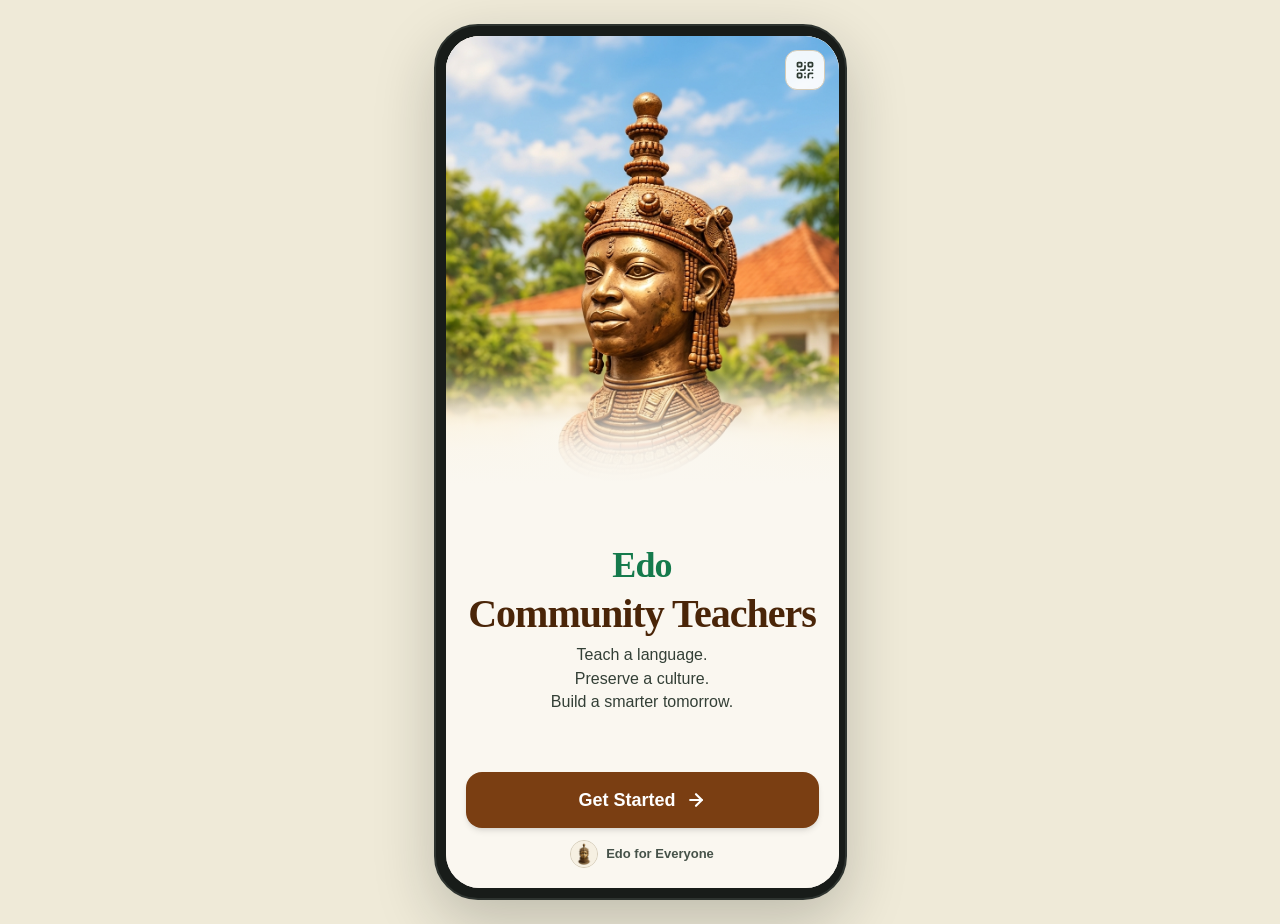
==== commit 38f73e50: "deploy: iStoria-Ai/CommunityTeachers@2f05dd90a2f270e7c24d21d129f8635089ee490c" ====
--- a/index.html
+++ b/index.html
@@ -25,9 +25,9 @@
     <link rel="apple-touch-icon" href="/assets/urhobo-icon-512.png" />
     <link rel="manifest" id="app-manifest" href="/manifest-urhobo.webmanifest" />
     <title>Urhobo — Community Teachers</title>
-    <script type="module" crossorigin src="/assets/studio-B5W4tX2A.js"></script>
-    <link rel="modulepreload" crossorigin href="/assets/index-Dw_9lg-e.js">
-    <link rel="stylesheet" crossorigin href="/assets/index-D9BPganU.css">
+    <script type="module" crossorigin src="/assets/studio-Wmn1jj8N.js"></script>
+    <link rel="modulepreload" crossorigin href="/assets/index-CbohWlUC.js">
+    <link rel="stylesheet" crossorigin href="/assets/index-B9D4Py_K.css">
   </head>
   <body class="bg-[#FAF7F0] text-[#1C241E] antialiased selection:bg-[#157A4C] selection:text-white">
     <div id="root"></div>
--- a/assets/index-B9D4Py_K.css
+++ b/assets/index-B9D4Py_K.css
@@ -0,0 +1 @@
+*,:before,:after{--tw-border-spacing-x: 0;--tw-border-spacing-y: 0;--tw-translate-x: 0;--tw-translate-y: 0;--tw-rotate: 0;--tw-skew-x: 0;--tw-skew-y: 0;--tw-scale-x: 1;--tw-scale-y: 1;--tw-pan-x: ;--tw-pan-y: ;--tw-pinch-zoom: ;--tw-scroll-snap-strictness: proximity;--tw-gradient-from-position: ;--tw-gradient-via-position: ;--tw-gradient-to-position: ;--tw-ordinal: ;--tw-slashed-zero: ;--tw-numeric-figure: ;--tw-numeric-spacing: ;--tw-numeric-fraction: ;--tw-ring-inset: ;--tw-ring-offset-width: 0px;--tw-ring-offset-color: #fff;--tw-ring-color: rgb(59 130 246 / .5);--tw-ring-offset-shadow: 0 0 #0000;--tw-ring-shadow: 0 0 #0000;--tw-shadow: 0 0 #0000;--tw-shadow-colored: 0 0 #0000;--tw-blur: ;--tw-brightness: ;--tw-contrast: ;--tw-grayscale: ;--tw-hue-rotate: ;--tw-invert: ;--tw-saturate: ;--tw-sepia: ;--tw-drop-shadow: ;--tw-backdrop-blur: ;--tw-backdrop-brightness: ;--tw-backdrop-contrast: ;--tw-backdrop-grayscale: ;--tw-backdrop-hue-rotate: ;--tw-backdrop-invert: ;--tw-backdrop-opacity: ;--tw-backdrop-saturate: ;--tw-backdrop-sepia: ;--tw-contain-size: ;--tw-contain-layout: ;--tw-contain-paint: ;--tw-contain-style: }::backdrop{--tw-border-spacing-x: 0;--tw-border-spacing-y: 0;--tw-translate-x: 0;--tw-translate-y: 0;--tw-rotate: 0;--tw-skew-x: 0;--tw-skew-y: 0;--tw-scale-x: 1;--tw-scale-y: 1;--tw-pan-x: ;--tw-pan-y: ;--tw-pinch-zoom: ;--tw-scroll-snap-strictness: proximity;--tw-gradient-from-position: ;--tw-gradient-via-position: ;--tw-gradient-to-position: ;--tw-ordinal: ;--tw-slashed-zero: ;--tw-numeric-figure: ;--tw-numeric-spacing: ;--tw-numeric-fraction: ;--tw-ring-inset: ;--tw-ring-offset-width: 0px;--tw-ring-offset-color: #fff;--tw-ring-color: rgb(59 130 246 / .5);--tw-ring-offset-shadow: 0 0 #0000;--tw-ring-shadow: 0 0 #0000;--tw-shadow: 0 0 #0000;--tw-shadow-colored: 0 0 #0000;--tw-blur: ;--tw-brightness: ;--tw-contrast: ;--tw-grayscale: ;--tw-hue-rotate: ;--tw-invert: ;--tw-saturate: ;--tw-sepia: ;--tw-drop-shadow: ;--tw-backdrop-blur: ;--tw-backdrop-brightness: ;--tw-backdrop-contrast: ;--tw-backdrop-grayscale: ;--tw-backdrop-hue-rotate: ;--tw-backdrop-invert: ;--tw-backdrop-opacity: ;--tw-backdrop-saturate: ;--tw-backdrop-sepia: ;--tw-contain-size: ;--tw-contain-layout: ;--tw-contain-paint: ;--tw-contain-style: }*,:before,:after{box-sizing:border-box;border-width:0;border-style:solid;border-color:#e5e7eb}:before,:after{--tw-content: ""}html,:host{line-height:1.5;-webkit-text-size-adjust:100%;-moz-tab-size:4;-o-tab-size:4;tab-size:4;font-family:Inter,-apple-system,BlinkMacSystemFont,Segoe UI,Roboto,sans-serif;font-feature-settings:normal;font-variation-settings:normal;-webkit-tap-highlight-color:transparent}body{margin:0;line-height:inherit}hr{height:0;color:inherit;border-top-width:1px}abbr:where([title]){-webkit-text-decoration:underline dotted;text-decoration:underline dotted}h1,h2,h3,h4,h5,h6{font-size:inherit;font-weight:inherit}a{color:inherit;text-decoration:inherit}b,strong{font-weight:bolder}code,kbd,samp,pre{font-family:ui-monospace,SFMono-Regular,Menlo,Monaco,Consolas,Liberation Mono,Courier New,monospace;font-feature-settings:normal;font-variation-settings:normal;font-size:1em}small{font-size:80%}sub,sup{font-size:75%;line-height:0;position:relative;vertical-align:baseline}sub{bottom:-.25em}sup{top:-.5em}table{text-indent:0;border-color:inherit;border-collapse:collapse}button,input,optgroup,select,textarea{font-family:inherit;font-feature-settings:inherit;font-variation-settings:inherit;font-size:100%;font-weight:inherit;line-height:inherit;letter-spacing:inherit;color:inherit;margin:0;padding:0}button,select{text-transform:none}button,input:where([type=button]),input:where([type=reset]),input:where([type=submit]){-webkit-appearance:button;background-color:transparent;background-image:none}:-moz-focusring{outline:auto}:-moz-ui-invalid{box-shadow:none}progress{vertical-align:baseline}::-webkit-inner-spin-button,::-webkit-outer-spin-button{height:auto}[type=search]{-webkit-appearance:textfield;outline-offset:-2px}::-webkit-search-decoration{-webkit-appearance:none}::-webkit-file-upload-button{-webkit-appearance:button;font:inherit}summary{display:list-item}blockquote,dl,dd,h1,h2,h3,h4,h5,h6,hr,figure,p,pre{margin:0}fieldset{margin:0;padding:0}legend{padding:0}ol,ul,menu{list-style:none;margin:0;padding:0}dialog{padding:0}textarea{resize:vertical}input::-moz-placeholder,textarea::-moz-placeholder{opacity:1;color:#9ca3af}input::placeholder,textarea::placeholder{opacity:1;color:#9ca3af}button,[role=button]{cursor:pointer}:disabled{cursor:default}img,svg,video,canvas,audio,iframe,embed,object{display:block;vertical-align:middle}img,video{max-width:100%;height:auto}[hidden]:where(:not([hidden=until-found])){display:none}.container{width:100%}@media (min-width: 640px){.container{max-width:640px}}@media (min-width: 768px){.container{max-width:768px}}@media (min-width: 1024px){.container{max-width:1024px}}@media (min-width: 1280px){.container{max-width:1280px}}@media (min-width: 1536px){.container{max-width:1536px}}.edo-screen{display:flex;width:100%;flex:1 1 0%;-webkit-user-select:none;-moz-user-select:none;user-select:none;flex-direction:column;overflow-x:hidden;--tw-bg-opacity: 1;background-color:rgb(250 247 240 / var(--tw-bg-opacity, 1));--tw-text-opacity: 1;color:rgb(28 36 30 / var(--tw-text-opacity, 1))}.edo-screen-scroll{display:flex;width:100%;flex:1 1 0%;flex-direction:column;justify-content:space-between;overflow-y:auto;overflow-x:hidden;padding-left:1.25rem;padding-right:1.25rem;padding-bottom:1.25rem}.edo-primary-btn{display:flex;min-height:56px;width:100%;align-items:center;justify-content:center;gap:.625rem;border-radius:1rem;padding:.875rem 1.5rem;font-size:17.5px;font-weight:700;line-height:1.375;--tw-shadow: 0 4px 6px -1px rgb(0 0 0 / .1), 0 2px 4px -2px rgb(0 0 0 / .1);--tw-shadow-colored: 0 4px 6px -1px var(--tw-shadow-color), 0 2px 4px -2px var(--tw-shadow-color);box-shadow:var(--tw-ring-offset-shadow, 0 0 #0000),var(--tw-ring-shadow, 0 0 #0000),var(--tw-shadow);transition-property:all;transition-timing-function:cubic-bezier(.4,0,.2,1);transition-duration:.15s}.edo-primary-btn:active{--tw-scale-x: .99;--tw-scale-y: .99;transform:translate(var(--tw-translate-x),var(--tw-translate-y)) rotate(var(--tw-rotate)) skew(var(--tw-skew-x)) skewY(var(--tw-skew-y)) scaleX(var(--tw-scale-x)) scaleY(var(--tw-scale-y))}.edo-secondary-btn{display:flex;min-height:52px;width:100%;align-items:center;justify-content:center;gap:.5rem;border-radius:1rem;border-width:1px;--tw-border-opacity: 1;border-color:rgb(221 213 196 / var(--tw-border-opacity, 1));--tw-bg-opacity: 1;background-color:rgb(255 255 255 / var(--tw-bg-opacity, 1));padding:.75rem 1.25rem;font-size:16px;font-weight:700;line-height:1.375;--tw-text-opacity: 1;color:rgb(38 49 41 / var(--tw-text-opacity, 1));--tw-shadow: 0 1px 2px 0 rgb(0 0 0 / .05);--tw-shadow-colored: 0 1px 2px 0 var(--tw-shadow-color);box-shadow:var(--tw-ring-offset-shadow, 0 0 #0000),var(--tw-ring-shadow, 0 0 #0000),var(--tw-shadow);transition-property:all;transition-timing-function:cubic-bezier(.4,0,.2,1);transition-duration:.15s}.edo-secondary-btn:hover{--tw-bg-opacity: 1;background-color:rgb(245 241 230 / var(--tw-bg-opacity, 1))}.edo-secondary-btn:active{--tw-scale-x: .99;--tw-scale-y: .99;transform:translate(var(--tw-translate-x),var(--tw-translate-y)) rotate(var(--tw-rotate)) skew(var(--tw-skew-x)) skewY(var(--tw-skew-y)) scaleX(var(--tw-scale-x)) scaleY(var(--tw-scale-y))}.edo-input{min-height:54px;width:100%;border-radius:1rem;border-width:1px;--tw-border-opacity: 1;border-color:rgb(212 204 184 / var(--tw-border-opacity, 1));--tw-bg-opacity: 1;background-color:rgb(255 255 255 / var(--tw-bg-opacity, 1));padding:.875rem 1rem;font-size:16.5px;--tw-text-opacity: 1;color:rgb(28 36 30 / var(--tw-text-opacity, 1))}.edo-input::-moz-placeholder{--tw-placeholder-opacity: 1;color:rgb(133 142 135 / var(--tw-placeholder-opacity, 1))}.edo-input::placeholder{--tw-placeholder-opacity: 1;color:rgb(133 142 135 / var(--tw-placeholder-opacity, 1))}.edo-input{--tw-shadow: inset 0 2px 4px 0 rgb(0 0 0 / .05);--tw-shadow-colored: inset 0 2px 4px 0 var(--tw-shadow-color);box-shadow:var(--tw-ring-offset-shadow, 0 0 #0000),var(--tw-ring-shadow, 0 0 #0000),var(--tw-shadow);transition-property:color,background-color,border-color,text-decoration-color,fill,stroke,opacity,box-shadow,transform,filter,backdrop-filter;transition-timing-function:cubic-bezier(.4,0,.2,1);transition-duration:.15s}.edo-input:focus{outline:2px solid transparent;outline-offset:2px}.sr-only{position:absolute;width:1px;height:1px;padding:0;margin:-1px;overflow:hidden;clip:rect(0,0,0,0);white-space:nowrap;border-width:0}.pointer-events-none{pointer-events:none}.pointer-events-auto{pointer-events:auto}.\!visible{visibility:visible!important}.visible{visibility:visible}.static{position:static}.fixed{position:fixed}.absolute{position:absolute}.relative{position:relative}.sticky{position:sticky}.inset-0{top:0;right:0;bottom:0;left:0}.inset-x-0{left:0;right:0}.-left-2{left:-.5rem}.-right-2{right:-.5rem}.-top-1{top:-.25rem}.bottom-0{bottom:0}.bottom-1{bottom:.25rem}.left-4{left:1rem}.left-\[9px\]{left:9px}.right-0{right:0}.right-1{right:.25rem}.right-2\.5{right:.625rem}.right-3{right:.75rem}.right-3\.5{right:.875rem}.top-0{top:0}.top-2{top:.5rem}.top-2\.5{top:.625rem}.top-3\.5{top:.875rem}.top-5{top:1.25rem}.z-10{z-index:10}.z-20{z-index:20}.z-30{z-index:30}.z-50{z-index:50}.mx-5{margin-left:1.25rem;margin-right:1.25rem}.mx-auto{margin-left:auto;margin-right:auto}.my-0\.5{margin-top:.125rem;margin-bottom:.125rem}.my-1{margin-top:.25rem;margin-bottom:.25rem}.my-2{margin-top:.5rem;margin-bottom:.5rem}.my-auto{margin-top:auto;margin-bottom:auto}.mb-1{margin-bottom:.25rem}.mb-1\.5{margin-bottom:.375rem}.mb-2{margin-bottom:.5rem}.mb-2\.5{margin-bottom:.625rem}.mb-3{margin-bottom:.75rem}.mb-4{margin-bottom:1rem}.mb-6{margin-bottom:1.5rem}.ml-0\.5{margin-left:.125rem}.ml-2{margin-left:.5rem}.mt-0\.5{margin-top:.125rem}.mt-1{margin-top:.25rem}.mt-1\.5{margin-top:.375rem}.mt-2{margin-top:.5rem}.mt-2\.5{margin-top:.625rem}.mt-3{margin-top:.75rem}.mt-3\.5{margin-top:.875rem}.mt-4{margin-top:1rem}.mt-5{margin-top:1.25rem}.block{display:block}.inline-block{display:inline-block}.flex{display:flex}.inline-flex{display:inline-flex}.table{display:table}.grid{display:grid}.contents{display:contents}.hidden{display:none}.h-1\.5{height:.375rem}.h-10{height:2.5rem}.h-11{height:2.75rem}.h-12{height:3rem}.h-14{height:3.5rem}.h-16{height:4rem}.h-2{height:.5rem}.h-2\.5{height:.625rem}.h-24{height:6rem}.h-28{height:7rem}.h-3{height:.75rem}.h-3\.5{height:.875rem}.h-32{height:8rem}.h-4{height:1rem}.h-5{height:1.25rem}.h-6{height:1.5rem}.h-7{height:1.75rem}.h-8{height:2rem}.h-9{height:2.25rem}.h-\[100dvh\]{height:100dvh}.h-\[195px\]{height:195px}.h-\[38px\]{height:38px}.h-\[42px\]{height:42px}.h-\[52px\]{height:52px}.h-\[80px\]{height:80px}.h-\[88px\]{height:88px}.h-\[96px\]{height:96px}.h-full{height:100%}.max-h-\[40dvh\]{max-height:40dvh}.max-h-\[470px\]{max-height:470px}.max-h-\[80px\]{max-height:80px}.max-h-\[90dvh\]{max-height:90dvh}.max-h-\[92vh\]{max-height:92vh}.max-h-full{max-height:100%}.min-h-0{min-height:0px}.min-h-\[100dvh\]{min-height:100dvh}.min-h-\[140px\]{min-height:140px}.min-h-\[265px\]{min-height:265px}.min-h-\[320px\]{min-height:320px}.min-h-\[40px\]{min-height:40px}.min-h-\[42px\]{min-height:42px}.min-h-\[44px\]{min-height:44px}.min-h-\[46px\]{min-height:46px}.min-h-\[48px\]{min-height:48px}.min-h-\[50px\]{min-height:50px}.min-h-\[56px\]{min-height:56px}.min-h-\[60px\]{min-height:60px}.min-h-\[62px\]{min-height:62px}.w-1{width:.25rem}.w-1\.5{width:.375rem}.w-10{width:2.5rem}.w-11{width:2.75rem}.w-12{width:3rem}.w-14{width:3.5rem}.w-16{width:4rem}.w-2{width:.5rem}.w-24{width:6rem}.w-3{width:.75rem}.w-3\.5{width:.875rem}.w-32{width:8rem}.w-4{width:1rem}.w-5{width:1.25rem}.w-6{width:1.5rem}.w-7{width:1.75rem}.w-8{width:2rem}.w-9{width:2.25rem}.w-\[110px\]{width:110px}.w-\[195px\]{width:195px}.w-\[2px\]{width:2px}.w-\[38px\]{width:38px}.w-\[42px\]{width:42px}.w-\[52px\]{width:52px}.w-\[88px\]{width:88px}.w-\[96px\]{width:96px}.w-full{width:100%}.w-px{width:1px}.min-w-0{min-width:0px}.min-w-\[64px\]{min-width:64px}.max-w-\[142px\]{max-width:142px}.max-w-\[1540px\]{max-width:1540px}.max-w-\[1680px\]{max-width:1680px}.max-w-\[260px\]{max-width:260px}.max-w-\[280px\]{max-width:280px}.max-w-\[300px\]{max-width:300px}.max-w-\[380px\]{max-width:380px}.max-w-\[390px\]{max-width:390px}.max-w-full{max-width:100%}.max-w-lg{max-width:32rem}.max-w-sm{max-width:24rem}.max-w-xs{max-width:20rem}.flex-1{flex:1 1 0%}.flex-\[1\.18\]{flex:1.18}.shrink-0{flex-shrink:0}.scale-105{--tw-scale-x: 1.05;--tw-scale-y: 1.05;transform:translate(var(--tw-translate-x),var(--tw-translate-y)) rotate(var(--tw-rotate)) skew(var(--tw-skew-x)) skewY(var(--tw-skew-y)) scaleX(var(--tw-scale-x)) scaleY(var(--tw-scale-y))}.scale-110{--tw-scale-x: 1.1;--tw-scale-y: 1.1;transform:translate(var(--tw-translate-x),var(--tw-translate-y)) rotate(var(--tw-rotate)) skew(var(--tw-skew-x)) skewY(var(--tw-skew-y)) scaleX(var(--tw-scale-x)) scaleY(var(--tw-scale-y))}@keyframes ping{75%,to{transform:scale(2);opacity:0}}.animate-ping{animation:ping 1s cubic-bezier(0,0,.2,1) infinite}@keyframes pulse{50%{opacity:.5}}.animate-pulse{animation:pulse 2s cubic-bezier(.4,0,.6,1) infinite}@keyframes spin{to{transform:rotate(360deg)}}.animate-spin{animation:spin 1s linear infinite}.cursor-not-allowed{cursor:not-allowed}.cursor-pointer{cursor:pointer}.select-none{-webkit-user-select:none;-moz-user-select:none;user-select:none}.select-text{-webkit-user-select:text;-moz-user-select:text;user-select:text}.resize{resize:both}.list-inside{list-style-position:inside}.list-decimal{list-style-type:decimal}.grid-cols-2{grid-template-columns:repeat(2,minmax(0,1fr))}.grid-cols-3{grid-template-columns:repeat(3,minmax(0,1fr))}.grid-rows-2{grid-template-rows:repeat(2,minmax(0,1fr))}.flex-col{flex-direction:column}.flex-wrap{flex-wrap:wrap}.items-start{align-items:flex-start}.items-end{align-items:flex-end}.items-center{align-items:center}.justify-end{justify-content:flex-end}.justify-center{justify-content:center}.justify-between{justify-content:space-between}.justify-around{justify-content:space-around}.gap-1{gap:.25rem}.gap-1\.5{gap:.375rem}.gap-2{gap:.5rem}.gap-2\.5{gap:.625rem}.gap-3{gap:.75rem}.gap-3\.5{gap:.875rem}.gap-4{gap:1rem}.gap-5{gap:1.25rem}.gap-\[3px\]{gap:3px}.space-y-1>:not([hidden])~:not([hidden]){--tw-space-y-reverse: 0;margin-top:calc(.25rem * calc(1 - var(--tw-space-y-reverse)));margin-bottom:calc(.25rem * var(--tw-space-y-reverse))}.space-y-1\.5>:not([hidden])~:not([hidden]){--tw-space-y-reverse: 0;margin-top:calc(.375rem * calc(1 - var(--tw-space-y-reverse)));margin-bottom:calc(.375rem * var(--tw-space-y-reverse))}.space-y-2>:not([hidden])~:not([hidden]){--tw-space-y-reverse: 0;margin-top:calc(.5rem * calc(1 - var(--tw-space-y-reverse)));margin-bottom:calc(.5rem * var(--tw-space-y-reverse))}.space-y-2\.5>:not([hidden])~:not([hidden]){--tw-space-y-reverse: 0;margin-top:calc(.625rem * calc(1 - var(--tw-space-y-reverse)));margin-bottom:calc(.625rem * var(--tw-space-y-reverse))}.space-y-3>:not([hidden])~:not([hidden]){--tw-space-y-reverse: 0;margin-top:calc(.75rem * calc(1 - var(--tw-space-y-reverse)));margin-bottom:calc(.75rem * var(--tw-space-y-reverse))}.space-y-4>:not([hidden])~:not([hidden]){--tw-space-y-reverse: 0;margin-top:calc(1rem * calc(1 - var(--tw-space-y-reverse)));margin-bottom:calc(1rem * var(--tw-space-y-reverse))}.space-y-8>:not([hidden])~:not([hidden]){--tw-space-y-reverse: 0;margin-top:calc(2rem * calc(1 - var(--tw-space-y-reverse)));margin-bottom:calc(2rem * var(--tw-space-y-reverse))}.self-start{align-self:flex-start}.overflow-hidden{overflow:hidden}.overflow-x-auto{overflow-x:auto}.overflow-y-auto{overflow-y:auto}.truncate{overflow:hidden;text-overflow:ellipsis;white-space:nowrap}.whitespace-normal{white-space:normal}.break-words{overflow-wrap:break-word}.break-all{word-break:break-all}.rounded{border-radius:.25rem}.rounded-2xl{border-radius:1rem}.rounded-3xl{border-radius:1.5rem}.rounded-\[34px\]{border-radius:34px}.rounded-\[44px\]{border-radius:44px}.rounded-full{border-radius:9999px}.rounded-lg{border-radius:.5rem}.rounded-md{border-radius:.375rem}.rounded-sm{border-radius:.125rem}.rounded-xl{border-radius:.75rem}.border{border-width:1px}.border-2{border-width:2px}.border-4{border-width:4px}.border-\[2px\]{border-width:2px}.border-b{border-bottom-width:1px}.border-t{border-top-width:1px}.border-\[\#157A4C\]{--tw-border-opacity: 1;border-color:rgb(21 122 76 / var(--tw-border-opacity, 1))}.border-\[\#18241B\]{--tw-border-opacity: 1;border-color:rgb(24 36 27 / var(--tw-border-opacity, 1))}.border-\[\#238B52\]{--tw-border-opacity: 1;border-color:rgb(35 139 82 / var(--tw-border-opacity, 1))}.border-\[\#2E3430\]{--tw-border-opacity: 1;border-color:rgb(46 52 48 / var(--tw-border-opacity, 1))}.border-\[\#6E4BC3\]\/50{border-color:#6e4bc380}.border-\[\#934919\]{--tw-border-opacity: 1;border-color:rgb(147 73 25 / var(--tw-border-opacity, 1))}.border-\[\#A5D6A7\]{--tw-border-opacity: 1;border-color:rgb(165 214 167 / var(--tw-border-opacity, 1))}.border-\[\#A7D7BC\]{--tw-border-opacity: 1;border-color:rgb(167 215 188 / var(--tw-border-opacity, 1))}.border-\[\#B9B2A2\]{--tw-border-opacity: 1;border-color:rgb(185 178 162 / var(--tw-border-opacity, 1))}.border-\[\#B9DFCA\]{--tw-border-opacity: 1;border-color:rgb(185 223 202 / var(--tw-border-opacity, 1))}.border-\[\#BBD4FA\]{--tw-border-opacity: 1;border-color:rgb(187 212 250 / var(--tw-border-opacity, 1))}.border-\[\#BDE3CF\]{--tw-border-opacity: 1;border-color:rgb(189 227 207 / var(--tw-border-opacity, 1))}.border-\[\#BDE5C8\]{--tw-border-opacity: 1;border-color:rgb(189 229 200 / var(--tw-border-opacity, 1))}.border-\[\#BEE2CE\]{--tw-border-opacity: 1;border-color:rgb(190 226 206 / var(--tw-border-opacity, 1))}.border-\[\#BFD6FA\]{--tw-border-opacity: 1;border-color:rgb(191 214 250 / var(--tw-border-opacity, 1))}.border-\[\#C2E2D0\]{--tw-border-opacity: 1;border-color:rgb(194 226 208 / var(--tw-border-opacity, 1))}.border-\[\#C2E4D2\]{--tw-border-opacity: 1;border-color:rgb(194 228 210 / var(--tw-border-opacity, 1))}.border-\[\#C3D9FA\]{--tw-border-opacity: 1;border-color:rgb(195 217 250 / var(--tw-border-opacity, 1))}.border-\[\#C6E2D1\]{--tw-border-opacity: 1;border-color:rgb(198 226 209 / var(--tw-border-opacity, 1))}.border-\[\#CBB8EE\]{--tw-border-opacity: 1;border-color:rgb(203 184 238 / var(--tw-border-opacity, 1))}.border-\[\#D0D9E7\]{--tw-border-opacity: 1;border-color:rgb(208 217 231 / var(--tw-border-opacity, 1))}.border-\[\#D3E3FC\]{--tw-border-opacity: 1;border-color:rgb(211 227 252 / var(--tw-border-opacity, 1))}.border-\[\#D5C5F3\]{--tw-border-opacity: 1;border-color:rgb(213 197 243 / var(--tw-border-opacity, 1))}.border-\[\#D5CCB8\]{--tw-border-opacity: 1;border-color:rgb(213 204 184 / var(--tw-border-opacity, 1))}.border-\[\#D5CFC0\]{--tw-border-opacity: 1;border-color:rgb(213 207 192 / var(--tw-border-opacity, 1))}.border-\[\#D7C8F3\]{--tw-border-opacity: 1;border-color:rgb(215 200 243 / var(--tw-border-opacity, 1))}.border-\[\#D7EFE2\]{--tw-border-opacity: 1;border-color:rgb(215 239 226 / var(--tw-border-opacity, 1))}.border-\[\#D8CFC0\]{--tw-border-opacity: 1;border-color:rgb(216 207 192 / var(--tw-border-opacity, 1))}.border-\[\#DDD5C4\]{--tw-border-opacity: 1;border-color:rgb(221 213 196 / var(--tw-border-opacity, 1))}.border-\[\#DED5C3\]{--tw-border-opacity: 1;border-color:rgb(222 213 195 / var(--tw-border-opacity, 1))}.border-\[\#DED6C4\]{--tw-border-opacity: 1;border-color:rgb(222 214 196 / var(--tw-border-opacity, 1))}.border-\[\#DFBF7F\]\/50{border-color:#dfbf7f80}.border-\[\#DFD5C0\]{--tw-border-opacity: 1;border-color:rgb(223 213 192 / var(--tw-border-opacity, 1))}.border-\[\#DFD6C4\]{--tw-border-opacity: 1;border-color:rgb(223 214 196 / var(--tw-border-opacity, 1))}.border-\[\#DFD7C5\]{--tw-border-opacity: 1;border-color:rgb(223 215 197 / var(--tw-border-opacity, 1))}.border-\[\#DFD8F2\]{--tw-border-opacity: 1;border-color:rgb(223 216 242 / var(--tw-border-opacity, 1))}.border-\[\#E0D8C6\]{--tw-border-opacity: 1;border-color:rgb(224 216 198 / var(--tw-border-opacity, 1))}.border-\[\#E2D2C0\]{--tw-border-opacity: 1;border-color:rgb(226 210 192 / var(--tw-border-opacity, 1))}.border-\[\#E2D8C6\]{--tw-border-opacity: 1;border-color:rgb(226 216 198 / var(--tw-border-opacity, 1))}.border-\[\#E2DAC7\]{--tw-border-opacity: 1;border-color:rgb(226 218 199 / var(--tw-border-opacity, 1))}.border-\[\#E4DCCB\]{--tw-border-opacity: 1;border-color:rgb(228 220 203 / var(--tw-border-opacity, 1))}.border-\[\#E5DEC9\]{--tw-border-opacity: 1;border-color:rgb(229 222 201 / var(--tw-border-opacity, 1))}.border-\[\#E5E7EB\]{--tw-border-opacity: 1;border-color:rgb(229 231 235 / var(--tw-border-opacity, 1))}.border-\[\#E6DFCF\]{--tw-border-opacity: 1;border-color:rgb(230 223 207 / var(--tw-border-opacity, 1))}.border-\[\#EAE3D2\]{--tw-border-opacity: 1;border-color:rgb(234 227 210 / var(--tw-border-opacity, 1))}.border-\[\#F3C5BE\]{--tw-border-opacity: 1;border-color:rgb(243 197 190 / var(--tw-border-opacity, 1))}.border-\[\#F8D7D3\]{--tw-border-opacity: 1;border-color:rgb(248 215 211 / var(--tw-border-opacity, 1))}.border-\[\#FCA5A5\]{--tw-border-opacity: 1;border-color:rgb(252 165 165 / var(--tw-border-opacity, 1))}.border-\[\#FCD34D\]{--tw-border-opacity: 1;border-color:rgb(252 211 77 / var(--tw-border-opacity, 1))}.bg-\[\#0B6638\]{--tw-bg-opacity: 1;background-color:rgb(11 102 56 / var(--tw-bg-opacity, 1))}.bg-\[\#135E35\]{--tw-bg-opacity: 1;background-color:rgb(19 94 53 / var(--tw-bg-opacity, 1))}.bg-\[\#157A4C\]{--tw-bg-opacity: 1;background-color:rgb(21 122 76 / var(--tw-bg-opacity, 1))}.bg-\[\#157A4C\]\/25{background-color:#157a4c40}.bg-\[\#16A34A\]{--tw-bg-opacity: 1;background-color:rgb(22 163 74 / var(--tw-bg-opacity, 1))}.bg-\[\#181C19\]{--tw-bg-opacity: 1;background-color:rgb(24 28 25 / var(--tw-bg-opacity, 1))}.bg-\[\#187542\]{--tw-bg-opacity: 1;background-color:rgb(24 117 66 / var(--tw-bg-opacity, 1))}.bg-\[\#1B241E\]{--tw-bg-opacity: 1;background-color:rgb(27 36 30 / var(--tw-bg-opacity, 1))}.bg-\[\#1D6CE0\]{--tw-bg-opacity: 1;background-color:rgb(29 108 224 / var(--tw-bg-opacity, 1))}.bg-\[\#1F8A58\]{--tw-bg-opacity: 1;background-color:rgb(31 138 88 / var(--tw-bg-opacity, 1))}.bg-\[\#223458\]{--tw-bg-opacity: 1;background-color:rgb(34 52 88 / var(--tw-bg-opacity, 1))}.bg-\[\#2563EB\]{--tw-bg-opacity: 1;background-color:rgb(37 99 235 / var(--tw-bg-opacity, 1))}.bg-\[\#259662\]\/75{background-color:#259662bf}.bg-\[\#3A453D\]{--tw-bg-opacity: 1;background-color:rgb(58 69 61 / var(--tw-bg-opacity, 1))}.bg-\[\#3B82F6\]\/50{background-color:#3b82f680}.bg-\[\#3B82F6\]\/80{background-color:#3b82f6cc}.bg-\[\#5D2C0C\]{--tw-bg-opacity: 1;background-color:rgb(93 44 12 / var(--tw-bg-opacity, 1))}.bg-\[\#6E4BC3\]{--tw-bg-opacity: 1;background-color:rgb(110 75 195 / var(--tw-bg-opacity, 1))}.bg-\[\#6E4BC3\]\/15{background-color:#6e4bc326}.bg-\[\#7A3E12\]{--tw-bg-opacity: 1;background-color:rgb(122 62 18 / var(--tw-bg-opacity, 1))}.bg-\[\#7B3C13\]{--tw-bg-opacity: 1;background-color:rgb(123 60 19 / var(--tw-bg-opacity, 1))}.bg-\[\#94A3B8\]{--tw-bg-opacity: 1;background-color:rgb(148 163 184 / var(--tw-bg-opacity, 1))}.bg-\[\#B9B2A2\]{--tw-bg-opacity: 1;background-color:rgb(185 178 162 / var(--tw-bg-opacity, 1))}.bg-\[\#C93B2B\]{--tw-bg-opacity: 1;background-color:rgb(201 59 43 / var(--tw-bg-opacity, 1))}.bg-\[\#D5CFC0\]{--tw-bg-opacity: 1;background-color:rgb(213 207 192 / var(--tw-bg-opacity, 1))}.bg-\[\#D97706\]{--tw-bg-opacity: 1;background-color:rgb(217 119 6 / var(--tw-bg-opacity, 1))}.bg-\[\#DC2626\]{--tw-bg-opacity: 1;background-color:rgb(220 38 38 / var(--tw-bg-opacity, 1))}.bg-\[\#E0D8C6\]{--tw-bg-opacity: 1;background-color:rgb(224 216 198 / var(--tw-bg-opacity, 1))}.bg-\[\#E4E9F2\]{--tw-bg-opacity: 1;background-color:rgb(228 233 242 / var(--tw-bg-opacity, 1))}.bg-\[\#E4E9F2\]\/95{background-color:#e4e9f2f2}.bg-\[\#E5F4EC\]{--tw-bg-opacity: 1;background-color:rgb(229 244 236 / var(--tw-bg-opacity, 1))}.bg-\[\#E6ECF7\]{--tw-bg-opacity: 1;background-color:rgb(230 236 247 / var(--tw-bg-opacity, 1))}.bg-\[\#E6EFFC\]{--tw-bg-opacity: 1;background-color:rgb(230 239 252 / var(--tw-bg-opacity, 1))}.bg-\[\#E6F4ED\]{--tw-bg-opacity: 1;background-color:rgb(230 244 237 / var(--tw-bg-opacity, 1))}.bg-\[\#E8F1FD\]{--tw-bg-opacity: 1;background-color:rgb(232 241 253 / var(--tw-bg-opacity, 1))}.bg-\[\#E8F3EC\]{--tw-bg-opacity: 1;background-color:rgb(232 243 236 / var(--tw-bg-opacity, 1))}.bg-\[\#E8F5E9\]{--tw-bg-opacity: 1;background-color:rgb(232 245 233 / var(--tw-bg-opacity, 1))}.bg-\[\#EAB308\]{--tw-bg-opacity: 1;background-color:rgb(234 179 8 / var(--tw-bg-opacity, 1))}.bg-\[\#EAE2D0\]{--tw-bg-opacity: 1;background-color:rgb(234 226 208 / var(--tw-bg-opacity, 1))}.bg-\[\#EBF7EE\]{--tw-bg-opacity: 1;background-color:rgb(235 247 238 / var(--tw-bg-opacity, 1))}.bg-\[\#EDE5D4\]{--tw-bg-opacity: 1;background-color:rgb(237 229 212 / var(--tw-bg-opacity, 1))}.bg-\[\#EFE8D8\]{--tw-bg-opacity: 1;background-color:rgb(239 232 216 / var(--tw-bg-opacity, 1))}.bg-\[\#EFE9DA\]{--tw-bg-opacity: 1;background-color:rgb(239 233 218 / var(--tw-bg-opacity, 1))}.bg-\[\#EFEAD8\]{--tw-bg-opacity: 1;background-color:rgb(239 234 216 / var(--tw-bg-opacity, 1))}.bg-\[\#F1ECFA\]{--tw-bg-opacity: 1;background-color:rgb(241 236 250 / var(--tw-bg-opacity, 1))}.bg-\[\#F2E8DC\]{--tw-bg-opacity: 1;background-color:rgb(242 232 220 / var(--tw-bg-opacity, 1))}.bg-\[\#F2ECE0\]{--tw-bg-opacity: 1;background-color:rgb(242 236 224 / var(--tw-bg-opacity, 1))}.bg-\[\#F2EFFA\]{--tw-bg-opacity: 1;background-color:rgb(242 239 250 / var(--tw-bg-opacity, 1))}.bg-\[\#F3DFB1\]{--tw-bg-opacity: 1;background-color:rgb(243 223 177 / var(--tw-bg-opacity, 1))}.bg-\[\#F3EDE0\]{--tw-bg-opacity: 1;background-color:rgb(243 237 224 / var(--tw-bg-opacity, 1))}.bg-\[\#F4C330\]{--tw-bg-opacity: 1;background-color:rgb(244 195 48 / var(--tw-bg-opacity, 1))}.bg-\[\#F4EFE2\]{--tw-bg-opacity: 1;background-color:rgb(244 239 226 / var(--tw-bg-opacity, 1))}.bg-\[\#F4EFE6\]{--tw-bg-opacity: 1;background-color:rgb(244 239 230 / var(--tw-bg-opacity, 1))}.bg-\[\#F9FAFB\]{--tw-bg-opacity: 1;background-color:rgb(249 250 251 / var(--tw-bg-opacity, 1))}.bg-\[\#FAF7F0\]{--tw-bg-opacity: 1;background-color:rgb(250 247 240 / var(--tw-bg-opacity, 1))}.bg-\[\#FBF0D4\]{--tw-bg-opacity: 1;background-color:rgb(251 240 212 / var(--tw-bg-opacity, 1))}.bg-\[\#FDF2F0\]{--tw-bg-opacity: 1;background-color:rgb(253 242 240 / var(--tw-bg-opacity, 1))}.bg-\[\#FDFBF7\]{--tw-bg-opacity: 1;background-color:rgb(253 251 247 / var(--tw-bg-opacity, 1))}.bg-\[\#FEF3C7\]{--tw-bg-opacity: 1;background-color:rgb(254 243 199 / var(--tw-bg-opacity, 1))}.bg-\[\#FEF5D4\]{--tw-bg-opacity: 1;background-color:rgb(254 245 212 / var(--tw-bg-opacity, 1))}.bg-\[\#FFF8F8\]{--tw-bg-opacity: 1;background-color:rgb(255 248 248 / var(--tw-bg-opacity, 1))}.bg-black\/10{background-color:#0000001a}.bg-black\/40{background-color:#0006}.bg-black\/50{background-color:#00000080}.bg-black\/60{background-color:#0009}.bg-gray-100{--tw-bg-opacity: 1;background-color:rgb(243 244 246 / var(--tw-bg-opacity, 1))}.bg-white{--tw-bg-opacity: 1;background-color:rgb(255 255 255 / var(--tw-bg-opacity, 1))}.bg-white\/10{background-color:#ffffff1a}.bg-white\/15{background-color:#ffffff26}.bg-white\/25{background-color:#ffffff40}.bg-white\/70{background-color:#ffffffb3}.bg-white\/75{background-color:#ffffffbf}.bg-white\/90{background-color:#ffffffe6}.bg-white\/95{background-color:#fffffff2}.bg-gradient-to-b{background-image:linear-gradient(to bottom,var(--tw-gradient-stops))}.bg-gradient-to-br{background-image:linear-gradient(to bottom right,var(--tw-gradient-stops))}.bg-gradient-to-l{background-image:linear-gradient(to left,var(--tw-gradient-stops))}.from-\[\#EAE2D2\]{--tw-gradient-from: #EAE2D2 var(--tw-gradient-from-position);--tw-gradient-to: rgb(234 226 210 / 0) var(--tw-gradient-to-position);--tw-gradient-stops: var(--tw-gradient-from), var(--tw-gradient-to)}.from-\[\#F4EFE6\]{--tw-gradient-from: #F4EFE6 var(--tw-gradient-from-position);--tw-gradient-to: rgb(244 239 230 / 0) var(--tw-gradient-to-position);--tw-gradient-stops: var(--tw-gradient-from), var(--tw-gradient-to)}.from-\[\#FAF7F0\]{--tw-gradient-from: #FAF7F0 var(--tw-gradient-from-position);--tw-gradient-to: rgb(250 247 240 / 0) var(--tw-gradient-to-position);--tw-gradient-stops: var(--tw-gradient-from), var(--tw-gradient-to)}.via-\[\#E2D8C3\]{--tw-gradient-to: rgb(226 216 195 / 0) var(--tw-gradient-to-position);--tw-gradient-stops: var(--tw-gradient-from), #E2D8C3 var(--tw-gradient-via-position), var(--tw-gradient-to)}.via-\[\#FAF7F0\]\/90{--tw-gradient-to: rgb(250 247 240 / 0) var(--tw-gradient-to-position);--tw-gradient-stops: var(--tw-gradient-from), rgb(250 247 240 / .9) var(--tw-gradient-via-position), var(--tw-gradient-to)}.to-\[\#EBE4D5\]{--tw-gradient-to: #EBE4D5 var(--tw-gradient-to-position)}.to-\[\#FAF7F0\]{--tw-gradient-to: #FAF7F0 var(--tw-gradient-to-position)}.to-transparent{--tw-gradient-to: transparent var(--tw-gradient-to-position)}.fill-\[\#157A4C\]{fill:#157a4c}.fill-\[\#3DDC84\]{fill:#3ddc84}.fill-current{fill:currentColor}.fill-white{fill:#fff}.stroke-\[2\.1\]{stroke-width:2.1}.stroke-\[2\.2\]{stroke-width:2.2}.stroke-\[2\.3\]{stroke-width:2.3}.stroke-\[2\.4\]{stroke-width:2.4}.stroke-\[2\.5\]{stroke-width:2.5}.stroke-\[2\.6\]{stroke-width:2.6}.stroke-\[2\.8\]{stroke-width:2.8}.stroke-\[3\]{stroke-width:3}.object-cover{-o-object-fit:cover;object-fit:cover}.object-top{-o-object-position:top;object-position:top}.p-0\.5{padding:.125rem}.p-1{padding:.25rem}.p-1\.5{padding:.375rem}.p-2{padding:.5rem}.p-2\.5{padding:.625rem}.p-3{padding:.75rem}.p-3\.5{padding:.875rem}.p-4{padding:1rem}.p-5{padding:1.25rem}.p-6{padding:1.5rem}.p-\[10px\]{padding:10px}.px-1{padding-left:.25rem;padding-right:.25rem}.px-1\.5{padding-left:.375rem;padding-right:.375rem}.px-2{padding-left:.5rem;padding-right:.5rem}.px-2\.5{padding-left:.625rem;padding-right:.625rem}.px-3{padding-left:.75rem;padding-right:.75rem}.px-3\.5{padding-left:.875rem;padding-right:.875rem}.px-4{padding-left:1rem;padding-right:1rem}.px-5{padding-left:1.25rem;padding-right:1.25rem}.px-6{padding-left:1.5rem;padding-right:1.5rem}.py-0\.5{padding-top:.125rem;padding-bottom:.125rem}.py-1{padding-top:.25rem;padding-bottom:.25rem}.py-1\.5{padding-top:.375rem;padding-bottom:.375rem}.py-10{padding-top:2.5rem;padding-bottom:2.5rem}.py-2{padding-top:.5rem;padding-bottom:.5rem}.py-2\.5{padding-top:.625rem;padding-bottom:.625rem}.py-3{padding-top:.75rem;padding-bottom:.75rem}.py-3\.5{padding-top:.875rem;padding-bottom:.875rem}.py-4{padding-top:1rem;padding-bottom:1rem}.py-6{padding-top:1.5rem;padding-bottom:1.5rem}.pb-1{padding-bottom:.25rem}.pb-1\.5{padding-bottom:.375rem}.pb-2{padding-bottom:.5rem}.pb-3{padding-bottom:.75rem}.pb-5{padding-bottom:1.25rem}.pl-1{padding-left:.25rem}.pl-10{padding-left:2.5rem}.pl-3{padding-left:.75rem}.pl-5{padding-left:1.25rem}.pr-1{padding-right:.25rem}.pr-7{padding-right:1.75rem}.pr-9{padding-right:2.25rem}.pt-0\.5{padding-top:.125rem}.pt-1{padding-top:.25rem}.pt-2{padding-top:.5rem}.pt-3{padding-top:.75rem}.text-left{text-align:left}.text-center{text-align:center}.font-mono{font-family:ui-monospace,SFMono-Regular,Menlo,Monaco,Consolas,Liberation Mono,Courier New,monospace}.font-serif{font-family:Georgia,Cambria,Times New Roman,serif}.text-2xl{font-size:1.5rem;line-height:2rem}.text-\[10px\]{font-size:10px}.text-\[11\.5px\]{font-size:11.5px}.text-\[11px\]{font-size:11px}.text-\[12\.5px\]{font-size:12.5px}.text-\[12px\]{font-size:12px}.text-\[13\.5px\]{font-size:13.5px}.text-\[13px\]{font-size:13px}.text-\[14\.5px\]{font-size:14.5px}.text-\[14px\]{font-size:14px}.text-\[15\.5px\]{font-size:15.5px}.text-\[15px\]{font-size:15px}.text-\[16\.5px\]{font-size:16.5px}.text-\[16px\]{font-size:16px}.text-\[17px\]{font-size:17px}.text-\[18\.5px\]{font-size:18.5px}.text-\[18px\]{font-size:18px}.text-\[19px\]{font-size:19px}.text-\[20px\]{font-size:20px}.text-\[21px\]{font-size:21px}.text-\[22px\]{font-size:22px}.text-\[25px\]{font-size:25px}.text-\[29px\]{font-size:29px}.text-\[32px\]{font-size:32px}.text-\[36px\]{font-size:36px}.text-lg{font-size:1.125rem;line-height:1.75rem}.text-sm{font-size:.875rem;line-height:1.25rem}.text-xl{font-size:1.25rem;line-height:1.75rem}.text-xs{font-size:.75rem;line-height:1rem}.font-bold{font-weight:700}.font-extrabold{font-weight:800}.font-medium{font-weight:500}.font-normal{font-weight:400}.font-semibold{font-weight:600}.uppercase{text-transform:uppercase}.leading-\[1\.08\]{line-height:1.08}.leading-\[1\.12\]{line-height:1.12}.leading-\[1\.45\]{line-height:1.45}.leading-none{line-height:1}.leading-relaxed{line-height:1.625}.leading-snug{line-height:1.375}.leading-tight{line-height:1.25}.tracking-tight{letter-spacing:-.025em}.tracking-wide{letter-spacing:.025em}.tracking-widest{letter-spacing:.1em}.text-\[\#125C39\]{--tw-text-opacity: 1;color:rgb(18 92 57 / var(--tw-text-opacity, 1))}.text-\[\#126941\]{--tw-text-opacity: 1;color:rgb(18 105 65 / var(--tw-text-opacity, 1))}.text-\[\#135E3B\]{--tw-text-opacity: 1;color:rgb(19 94 59 / var(--tw-text-opacity, 1))}.text-\[\#146940\]{--tw-text-opacity: 1;color:rgb(20 105 64 / var(--tw-text-opacity, 1))}.text-\[\#1552B0\]{--tw-text-opacity: 1;color:rgb(21 82 176 / var(--tw-text-opacity, 1))}.text-\[\#157A4C\]{--tw-text-opacity: 1;color:rgb(21 122 76 / var(--tw-text-opacity, 1))}.text-\[\#18241B\]{--tw-text-opacity: 1;color:rgb(24 36 27 / var(--tw-text-opacity, 1))}.text-\[\#183C73\]{--tw-text-opacity: 1;color:rgb(24 60 115 / var(--tw-text-opacity, 1))}.text-\[\#1A241D\]{--tw-text-opacity: 1;color:rgb(26 36 29 / var(--tw-text-opacity, 1))}.text-\[\#1B241E\]{--tw-text-opacity: 1;color:rgb(27 36 30 / var(--tw-text-opacity, 1))}.text-\[\#1B5E3E\]{--tw-text-opacity: 1;color:rgb(27 94 62 / var(--tw-text-opacity, 1))}.text-\[\#1C241E\]{--tw-text-opacity: 1;color:rgb(28 36 30 / var(--tw-text-opacity, 1))}.text-\[\#1D6CE0\]{--tw-text-opacity: 1;color:rgb(29 108 224 / var(--tw-text-opacity, 1))}.text-\[\#1E2A21\]{--tw-text-opacity: 1;color:rgb(30 42 33 / var(--tw-text-opacity, 1))}.text-\[\#1E2B22\]{--tw-text-opacity: 1;color:rgb(30 43 34 / var(--tw-text-opacity, 1))}.text-\[\#1E3A68\]{--tw-text-opacity: 1;color:rgb(30 58 104 / var(--tw-text-opacity, 1))}.text-\[\#1F2922\]{--tw-text-opacity: 1;color:rgb(31 41 34 / var(--tw-text-opacity, 1))}.text-\[\#222D25\]{--tw-text-opacity: 1;color:rgb(34 45 37 / var(--tw-text-opacity, 1))}.text-\[\#223458\]{--tw-text-opacity: 1;color:rgb(34 52 88 / var(--tw-text-opacity, 1))}.text-\[\#234836\]{--tw-text-opacity: 1;color:rgb(35 72 54 / var(--tw-text-opacity, 1))}.text-\[\#253028\]{--tw-text-opacity: 1;color:rgb(37 48 40 / var(--tw-text-opacity, 1))}.text-\[\#261C00\]{--tw-text-opacity: 1;color:rgb(38 28 0 / var(--tw-text-opacity, 1))}.text-\[\#263129\]{--tw-text-opacity: 1;color:rgb(38 49 41 / var(--tw-text-opacity, 1))}.text-\[\#284472\]{--tw-text-opacity: 1;color:rgb(40 68 114 / var(--tw-text-opacity, 1))}.text-\[\#2A372E\]{--tw-text-opacity: 1;color:rgb(42 55 46 / var(--tw-text-opacity, 1))}.text-\[\#2B372E\]{--tw-text-opacity: 1;color:rgb(43 55 46 / var(--tw-text-opacity, 1))}.text-\[\#2C3830\]{--tw-text-opacity: 1;color:rgb(44 56 48 / var(--tw-text-opacity, 1))}.text-\[\#2D3A31\]{--tw-text-opacity: 1;color:rgb(45 58 49 / var(--tw-text-opacity, 1))}.text-\[\#2E3A31\]{--tw-text-opacity: 1;color:rgb(46 58 49 / var(--tw-text-opacity, 1))}.text-\[\#2E3B32\]{--tw-text-opacity: 1;color:rgb(46 59 50 / var(--tw-text-opacity, 1))}.text-\[\#333F36\]{--tw-text-opacity: 1;color:rgb(51 63 54 / var(--tw-text-opacity, 1))}.text-\[\#371F6E\]{--tw-text-opacity: 1;color:rgb(55 31 110 / var(--tw-text-opacity, 1))}.text-\[\#3A453D\]{--tw-text-opacity: 1;color:rgb(58 69 61 / var(--tw-text-opacity, 1))}.text-\[\#3B2D04\]{--tw-text-opacity: 1;color:rgb(59 45 4 / var(--tw-text-opacity, 1))}.text-\[\#3B463E\]{--tw-text-opacity: 1;color:rgb(59 70 62 / var(--tw-text-opacity, 1))}.text-\[\#3C2D0D\]{--tw-text-opacity: 1;color:rgb(60 45 13 / var(--tw-text-opacity, 1))}.text-\[\#3C473F\]{--tw-text-opacity: 1;color:rgb(60 71 63 / var(--tw-text-opacity, 1))}.text-\[\#424E45\]{--tw-text-opacity: 1;color:rgb(66 78 69 / var(--tw-text-opacity, 1))}.text-\[\#442982\]{--tw-text-opacity: 1;color:rgb(68 41 130 / var(--tw-text-opacity, 1))}.text-\[\#465249\]{--tw-text-opacity: 1;color:rgb(70 82 73 / var(--tw-text-opacity, 1))}.text-\[\#46534B\]{--tw-text-opacity: 1;color:rgb(70 83 75 / var(--tw-text-opacity, 1))}.text-\[\#4A2508\]{--tw-text-opacity: 1;color:rgb(74 37 8 / var(--tw-text-opacity, 1))}.text-\[\#4A5872\]{--tw-text-opacity: 1;color:rgb(74 88 114 / var(--tw-text-opacity, 1))}.text-\[\#4B584E\]{--tw-text-opacity: 1;color:rgb(75 88 78 / var(--tw-text-opacity, 1))}.text-\[\#4C564F\]{--tw-text-opacity: 1;color:rgb(76 86 79 / var(--tw-text-opacity, 1))}.text-\[\#4E387E\]{--tw-text-opacity: 1;color:rgb(78 56 126 / var(--tw-text-opacity, 1))}.text-\[\#4E5B52\]{--tw-text-opacity: 1;color:rgb(78 91 82 / var(--tw-text-opacity, 1))}.text-\[\#52349B\]{--tw-text-opacity: 1;color:rgb(82 52 155 / var(--tw-text-opacity, 1))}.text-\[\#525D55\]{--tw-text-opacity: 1;color:rgb(82 93 85 / var(--tw-text-opacity, 1))}.text-\[\#525E55\]{--tw-text-opacity: 1;color:rgb(82 94 85 / var(--tw-text-opacity, 1))}.text-\[\#556058\]{--tw-text-opacity: 1;color:rgb(85 96 88 / var(--tw-text-opacity, 1))}.text-\[\#556158\]{--tw-text-opacity: 1;color:rgb(85 97 88 / var(--tw-text-opacity, 1))}.text-\[\#556258\]{--tw-text-opacity: 1;color:rgb(85 98 88 / var(--tw-text-opacity, 1))}.text-\[\#556259\]{--tw-text-opacity: 1;color:rgb(85 98 89 / var(--tw-text-opacity, 1))}.text-\[\#556358\]{--tw-text-opacity: 1;color:rgb(85 99 88 / var(--tw-text-opacity, 1))}.text-\[\#56625A\]{--tw-text-opacity: 1;color:rgb(86 98 90 / var(--tw-text-opacity, 1))}.text-\[\#5A655D\]{--tw-text-opacity: 1;color:rgb(90 101 93 / var(--tw-text-opacity, 1))}.text-\[\#5A665D\]{--tw-text-opacity: 1;color:rgb(90 102 93 / var(--tw-text-opacity, 1))}.text-\[\#5C665E\]{--tw-text-opacity: 1;color:rgb(92 102 94 / var(--tw-text-opacity, 1))}.text-\[\#5C675F\]{--tw-text-opacity: 1;color:rgb(92 103 95 / var(--tw-text-opacity, 1))}.text-\[\#5E6A62\]{--tw-text-opacity: 1;color:rgb(94 106 98 / var(--tw-text-opacity, 1))}.text-\[\#66726A\]{--tw-text-opacity: 1;color:rgb(102 114 106 / var(--tw-text-opacity, 1))}.text-\[\#68766E\]{--tw-text-opacity: 1;color:rgb(104 118 110 / var(--tw-text-opacity, 1))}.text-\[\#6B4A09\]{--tw-text-opacity: 1;color:rgb(107 74 9 / var(--tw-text-opacity, 1))}.text-\[\#6E4BC3\]{--tw-text-opacity: 1;color:rgb(110 75 195 / var(--tw-text-opacity, 1))}.text-\[\#6E4BC3\]\/70{color:#6e4bc3b3}.text-\[\#785502\]{--tw-text-opacity: 1;color:rgb(120 85 2 / var(--tw-text-opacity, 1))}.text-\[\#7A3E12\]{--tw-text-opacity: 1;color:rgb(122 62 18 / var(--tw-text-opacity, 1))}.text-\[\#7C857E\]{--tw-text-opacity: 1;color:rgb(124 133 126 / var(--tw-text-opacity, 1))}.text-\[\#7D8880\]{--tw-text-opacity: 1;color:rgb(125 136 128 / var(--tw-text-opacity, 1))}.text-\[\#8C948E\]{--tw-text-opacity: 1;color:rgb(140 148 142 / var(--tw-text-opacity, 1))}.text-\[\#92400E\]{--tw-text-opacity: 1;color:rgb(146 64 14 / var(--tw-text-opacity, 1))}.text-\[\#9A7000\]{--tw-text-opacity: 1;color:rgb(154 112 0 / var(--tw-text-opacity, 1))}.text-\[\#9E2A1C\]{--tw-text-opacity: 1;color:rgb(158 42 28 / var(--tw-text-opacity, 1))}.text-\[\#B45309\]{--tw-text-opacity: 1;color:rgb(180 83 9 / var(--tw-text-opacity, 1))}.text-\[\#B87A1E\]{--tw-text-opacity: 1;color:rgb(184 122 30 / var(--tw-text-opacity, 1))}.text-\[\#C93B2B\]{--tw-text-opacity: 1;color:rgb(201 59 43 / var(--tw-text-opacity, 1))}.text-\[\#D4A318\]{--tw-text-opacity: 1;color:rgb(212 163 24 / var(--tw-text-opacity, 1))}.text-\[\#E0F2E9\]{--tw-text-opacity: 1;color:rgb(224 242 233 / var(--tw-text-opacity, 1))}.text-\[\#F3E5D8\]{--tw-text-opacity: 1;color:rgb(243 229 216 / var(--tw-text-opacity, 1))}.text-\[\#F4C330\]{--tw-text-opacity: 1;color:rgb(244 195 48 / var(--tw-text-opacity, 1))}.text-\[\#F5C242\]{--tw-text-opacity: 1;color:rgb(245 194 66 / var(--tw-text-opacity, 1))}.text-gray-300{--tw-text-opacity: 1;color:rgb(209 213 219 / var(--tw-text-opacity, 1))}.text-gray-400{--tw-text-opacity: 1;color:rgb(156 163 175 / var(--tw-text-opacity, 1))}.text-red-600{--tw-text-opacity: 1;color:rgb(220 38 38 / var(--tw-text-opacity, 1))}.text-red-700{--tw-text-opacity: 1;color:rgb(185 28 28 / var(--tw-text-opacity, 1))}.text-white{--tw-text-opacity: 1;color:rgb(255 255 255 / var(--tw-text-opacity, 1))}.text-white\/80{color:#fffc}.text-white\/95{color:#fffffff2}.antialiased{-webkit-font-smoothing:antialiased;-moz-osx-font-smoothing:grayscale}.placeholder-\[\#89918B\]::-moz-placeholder{--tw-placeholder-opacity: 1;color:rgb(137 145 139 / var(--tw-placeholder-opacity, 1))}.placeholder-\[\#89918B\]::placeholder{--tw-placeholder-opacity: 1;color:rgb(137 145 139 / var(--tw-placeholder-opacity, 1))}.placeholder-\[\#8C948E\]::-moz-placeholder{--tw-placeholder-opacity: 1;color:rgb(140 148 142 / var(--tw-placeholder-opacity, 1))}.placeholder-\[\#8C948E\]::placeholder{--tw-placeholder-opacity: 1;color:rgb(140 148 142 / var(--tw-placeholder-opacity, 1))}.opacity-0{opacity:0}.opacity-100{opacity:1}.opacity-40{opacity:.4}.opacity-50{opacity:.5}.opacity-60{opacity:.6}.opacity-80{opacity:.8}.shadow-2xl{--tw-shadow: 0 25px 50px -12px rgb(0 0 0 / .25);--tw-shadow-colored: 0 25px 50px -12px var(--tw-shadow-color);box-shadow:var(--tw-ring-offset-shadow, 0 0 #0000),var(--tw-ring-shadow, 0 0 #0000),var(--tw-shadow)}.shadow-\[0_22px_60px_rgba\(24\,28\,25\,0\.22\)\]{--tw-shadow: 0 22px 60px rgba(24,28,25,.22);--tw-shadow-colored: 0 22px 60px var(--tw-shadow-color);box-shadow:var(--tw-ring-offset-shadow, 0 0 #0000),var(--tw-ring-shadow, 0 0 #0000),var(--tw-shadow)}.shadow-lg{--tw-shadow: 0 10px 15px -3px rgb(0 0 0 / .1), 0 4px 6px -4px rgb(0 0 0 / .1);--tw-shadow-colored: 0 10px 15px -3px var(--tw-shadow-color), 0 4px 6px -4px var(--tw-shadow-color);box-shadow:var(--tw-ring-offset-shadow, 0 0 #0000),var(--tw-ring-shadow, 0 0 #0000),var(--tw-shadow)}.shadow-md{--tw-shadow: 0 4px 6px -1px rgb(0 0 0 / .1), 0 2px 4px -2px rgb(0 0 0 / .1);--tw-shadow-colored: 0 4px 6px -1px var(--tw-shadow-color), 0 2px 4px -2px var(--tw-shadow-color);box-shadow:var(--tw-ring-offset-shadow, 0 0 #0000),var(--tw-ring-shadow, 0 0 #0000),var(--tw-shadow)}.shadow-sm{--tw-shadow: 0 1px 2px 0 rgb(0 0 0 / .05);--tw-shadow-colored: 0 1px 2px 0 var(--tw-shadow-color);box-shadow:var(--tw-ring-offset-shadow, 0 0 #0000),var(--tw-ring-shadow, 0 0 #0000),var(--tw-shadow)}.shadow-xl{--tw-shadow: 0 20px 25px -5px rgb(0 0 0 / .1), 0 8px 10px -6px rgb(0 0 0 / .1);--tw-shadow-colored: 0 20px 25px -5px var(--tw-shadow-color), 0 8px 10px -6px var(--tw-shadow-color);box-shadow:var(--tw-ring-offset-shadow, 0 0 #0000),var(--tw-ring-shadow, 0 0 #0000),var(--tw-shadow)}.ring-2{--tw-ring-offset-shadow: var(--tw-ring-inset) 0 0 0 var(--tw-ring-offset-width) var(--tw-ring-offset-color);--tw-ring-shadow: var(--tw-ring-inset) 0 0 0 calc(2px + var(--tw-ring-offset-width)) var(--tw-ring-color);box-shadow:var(--tw-ring-offset-shadow),var(--tw-ring-shadow),var(--tw-shadow, 0 0 #0000)}.ring-white{--tw-ring-opacity: 1;--tw-ring-color: rgb(255 255 255 / var(--tw-ring-opacity, 1))}.filter{filter:var(--tw-blur) var(--tw-brightness) var(--tw-contrast) var(--tw-grayscale) var(--tw-hue-rotate) var(--tw-invert) var(--tw-saturate) var(--tw-sepia) var(--tw-drop-shadow)}.transition{transition-property:color,background-color,border-color,text-decoration-color,fill,stroke,opacity,box-shadow,transform,filter,backdrop-filter;transition-timing-function:cubic-bezier(.4,0,.2,1);transition-duration:.15s}.transition-all{transition-property:all;transition-timing-function:cubic-bezier(.4,0,.2,1);transition-duration:.15s}.transition-opacity{transition-property:opacity;transition-timing-function:cubic-bezier(.4,0,.2,1);transition-duration:.15s}.transition-transform{transition-property:transform;transition-timing-function:cubic-bezier(.4,0,.2,1);transition-duration:.15s}.duration-150{transition-duration:.15s}.duration-200{transition-duration:.2s}.duration-300{transition-duration:.3s}:root{--sat: env(safe-area-inset-top, 0px);--sab: env(safe-area-inset-bottom, 0px);--sal: env(safe-area-inset-left, 0px);--sar: env(safe-area-inset-right, 0px)}*,*:before,*:after{box-sizing:border-box}html,body{margin:0;padding:0;width:100%;min-height:100dvh;overflow-x:hidden;background-color:#faf7f0;color:#1c241e;font-family:Inter,-apple-system,BlinkMacSystemFont,Segoe UI,Roboto,Oxygen,Ubuntu,Cantarell,sans-serif;-webkit-tap-highlight-color:transparent;-webkit-text-size-adjust:100%}#root{width:100%;min-height:100dvh;display:flex;flex-direction:column}::-webkit-scrollbar{width:4px;height:4px}::-webkit-scrollbar-track{background:transparent}::-webkit-scrollbar-thumb{background:#1c241e29;border-radius:9999px}.selection\:bg-\[\#157A4C\] *::-moz-selection{--tw-bg-opacity: 1;background-color:rgb(21 122 76 / var(--tw-bg-opacity, 1))}.selection\:bg-\[\#157A4C\] *::selection{--tw-bg-opacity: 1;background-color:rgb(21 122 76 / var(--tw-bg-opacity, 1))}.selection\:text-white *::-moz-selection{--tw-text-opacity: 1;color:rgb(255 255 255 / var(--tw-text-opacity, 1))}.selection\:text-white *::selection{--tw-text-opacity: 1;color:rgb(255 255 255 / var(--tw-text-opacity, 1))}.selection\:bg-\[\#157A4C\]::-moz-selection{--tw-bg-opacity: 1;background-color:rgb(21 122 76 / var(--tw-bg-opacity, 1))}.selection\:bg-\[\#157A4C\]::selection{--tw-bg-opacity: 1;background-color:rgb(21 122 76 / var(--tw-bg-opacity, 1))}.selection\:text-white::-moz-selection{--tw-text-opacity: 1;color:rgb(255 255 255 / var(--tw-text-opacity, 1))}.selection\:text-white::selection{--tw-text-opacity: 1;color:rgb(255 255 255 / var(--tw-text-opacity, 1))}.hover\:scale-\[1\.02\]:hover{--tw-scale-x: 1.02;--tw-scale-y: 1.02;transform:translate(var(--tw-translate-x),var(--tw-translate-y)) rotate(var(--tw-rotate)) skew(var(--tw-skew-x)) skewY(var(--tw-skew-y)) scaleX(var(--tw-scale-x)) scaleY(var(--tw-scale-y))}.hover\:bg-\[\#08522D\]:hover{--tw-bg-opacity: 1;background-color:rgb(8 82 45 / var(--tw-bg-opacity, 1))}.hover\:bg-\[\#10623D\]:hover{--tw-bg-opacity: 1;background-color:rgb(16 98 61 / var(--tw-bg-opacity, 1))}.hover\:bg-\[\#11643E\]:hover{--tw-bg-opacity: 1;background-color:rgb(17 100 62 / var(--tw-bg-opacity, 1))}.hover\:bg-\[\#11663F\]:hover{--tw-bg-opacity: 1;background-color:rgb(17 102 63 / var(--tw-bg-opacity, 1))}.hover\:bg-\[\#126840\]:hover{--tw-bg-opacity: 1;background-color:rgb(18 104 64 / var(--tw-bg-opacity, 1))}.hover\:bg-\[\#126941\]:hover{--tw-bg-opacity: 1;background-color:rgb(18 105 65 / var(--tw-bg-opacity, 1))}.hover\:bg-\[\#1558BD\]:hover{--tw-bg-opacity: 1;background-color:rgb(21 88 189 / var(--tw-bg-opacity, 1))}.hover\:bg-\[\#157A4C\]:hover{--tw-bg-opacity: 1;background-color:rgb(21 122 76 / var(--tw-bg-opacity, 1))}.hover\:bg-\[\#1658B8\]:hover{--tw-bg-opacity: 1;background-color:rgb(22 88 184 / var(--tw-bg-opacity, 1))}.hover\:bg-\[\#175BC2\]:hover{--tw-bg-opacity: 1;background-color:rgb(23 91 194 / var(--tw-bg-opacity, 1))}.hover\:bg-\[\#1C241E\]:hover{--tw-bg-opacity: 1;background-color:rgb(28 36 30 / var(--tw-bg-opacity, 1))}.hover\:bg-\[\#1D4ED8\]:hover{--tw-bg-opacity: 1;background-color:rgb(29 78 216 / var(--tw-bg-opacity, 1))}.hover\:bg-\[\#5E3DB0\]:hover{--tw-bg-opacity: 1;background-color:rgb(94 61 176 / var(--tw-bg-opacity, 1))}.hover\:bg-\[\#68330D\]:hover{--tw-bg-opacity: 1;background-color:rgb(104 51 13 / var(--tw-bg-opacity, 1))}.hover\:bg-\[\#B45309\]:hover{--tw-bg-opacity: 1;background-color:rgb(180 83 9 / var(--tw-bg-opacity, 1))}.hover\:bg-\[\#B91C1C\]:hover{--tw-bg-opacity: 1;background-color:rgb(185 28 28 / var(--tw-bg-opacity, 1))}.hover\:bg-\[\#D2ECDF\]:hover{--tw-bg-opacity: 1;background-color:rgb(210 236 223 / var(--tw-bg-opacity, 1))}.hover\:bg-\[\#D5DFEE\]:hover{--tw-bg-opacity: 1;background-color:rgb(213 223 238 / var(--tw-bg-opacity, 1))}.hover\:bg-\[\#D5ECE0\]:hover{--tw-bg-opacity: 1;background-color:rgb(213 236 224 / var(--tw-bg-opacity, 1))}.hover\:bg-\[\#D8E3F5\]:hover{--tw-bg-opacity: 1;background-color:rgb(216 227 245 / var(--tw-bg-opacity, 1))}.hover\:bg-\[\#DCECE2\]:hover{--tw-bg-opacity: 1;background-color:rgb(220 236 226 / var(--tw-bg-opacity, 1))}.hover\:bg-\[\#E2D9C3\]:hover{--tw-bg-opacity: 1;background-color:rgb(226 217 195 / var(--tw-bg-opacity, 1))}.hover\:bg-\[\#E2DAC7\]:hover{--tw-bg-opacity: 1;background-color:rgb(226 218 199 / var(--tw-bg-opacity, 1))}.hover\:bg-\[\#E4DCC8\]:hover{--tw-bg-opacity: 1;background-color:rgb(228 220 200 / var(--tw-bg-opacity, 1))}.hover\:bg-\[\#E7B622\]:hover{--tw-bg-opacity: 1;background-color:rgb(231 182 34 / var(--tw-bg-opacity, 1))}.hover\:bg-\[\#EAE0CD\]:hover{--tw-bg-opacity: 1;background-color:rgb(234 224 205 / var(--tw-bg-opacity, 1))}.hover\:bg-\[\#EAE0CE\]:hover{--tw-bg-opacity: 1;background-color:rgb(234 224 206 / var(--tw-bg-opacity, 1))}.hover\:bg-\[\#ECE4D5\]:hover{--tw-bg-opacity: 1;background-color:rgb(236 228 213 / var(--tw-bg-opacity, 1))}.hover\:bg-\[\#EFE9DA\]:hover{--tw-bg-opacity: 1;background-color:rgb(239 233 218 / var(--tw-bg-opacity, 1))}.hover\:bg-\[\#F3EDE0\]:hover{--tw-bg-opacity: 1;background-color:rgb(243 237 224 / var(--tw-bg-opacity, 1))}.hover\:bg-\[\#F5F1E6\]:hover{--tw-bg-opacity: 1;background-color:rgb(245 241 230 / var(--tw-bg-opacity, 1))}.hover\:bg-\[\#FCE8E6\]:hover{--tw-bg-opacity: 1;background-color:rgb(252 232 230 / var(--tw-bg-opacity, 1))}.hover\:bg-\[\#FCF9F2\]:hover{--tw-bg-opacity: 1;background-color:rgb(252 249 242 / var(--tw-bg-opacity, 1))}.hover\:bg-\[\#FDE68A\]:hover{--tw-bg-opacity: 1;background-color:rgb(253 230 138 / var(--tw-bg-opacity, 1))}.hover\:bg-white:hover{--tw-bg-opacity: 1;background-color:rgb(255 255 255 / var(--tw-bg-opacity, 1))}.hover\:text-\[\#18241B\]:hover{--tw-text-opacity: 1;color:rgb(24 36 27 / var(--tw-text-opacity, 1))}.hover\:text-\[\#1A241D\]:hover{--tw-text-opacity: 1;color:rgb(26 36 29 / var(--tw-text-opacity, 1))}.hover\:text-\[\#1C241E\]:hover{--tw-text-opacity: 1;color:rgb(28 36 30 / var(--tw-text-opacity, 1))}.hover\:text-\[\#223458\]:hover{--tw-text-opacity: 1;color:rgb(34 52 88 / var(--tw-text-opacity, 1))}.hover\:text-\[\#261C00\]:hover{--tw-text-opacity: 1;color:rgb(38 28 0 / var(--tw-text-opacity, 1))}.hover\:text-\[\#6E4BC3\]:hover{--tw-text-opacity: 1;color:rgb(110 75 195 / var(--tw-text-opacity, 1))}.hover\:text-\[\#B91C1C\]:hover{--tw-text-opacity: 1;color:rgb(185 28 28 / var(--tw-text-opacity, 1))}.hover\:opacity-100:hover{opacity:1}.focus\:border-\[\#157A4C\]:focus{--tw-border-opacity: 1;border-color:rgb(21 122 76 / var(--tw-border-opacity, 1))}.focus\:border-\[\#1D6CE0\]:focus{--tw-border-opacity: 1;border-color:rgb(29 108 224 / var(--tw-border-opacity, 1))}.focus\:border-\[\#D4A318\]:focus{--tw-border-opacity: 1;border-color:rgb(212 163 24 / var(--tw-border-opacity, 1))}.focus\:outline-none:focus{outline:2px solid transparent;outline-offset:2px}.focus\:ring-2:focus{--tw-ring-offset-shadow: var(--tw-ring-inset) 0 0 0 var(--tw-ring-offset-width) var(--tw-ring-offset-color);--tw-ring-shadow: var(--tw-ring-inset) 0 0 0 calc(2px + var(--tw-ring-offset-width)) var(--tw-ring-color);box-shadow:var(--tw-ring-offset-shadow),var(--tw-ring-shadow),var(--tw-shadow, 0 0 #0000)}.focus\:ring-\[\#157A4C\]\/20:focus{--tw-ring-color: rgb(21 122 76 / .2)}.focus\:ring-\[\#1D6CE0\]\/20:focus{--tw-ring-color: rgb(29 108 224 / .2)}.active\:scale-90:active{--tw-scale-x: .9;--tw-scale-y: .9;transform:translate(var(--tw-translate-x),var(--tw-translate-y)) rotate(var(--tw-rotate)) skew(var(--tw-skew-x)) skewY(var(--tw-skew-y)) scaleX(var(--tw-scale-x)) scaleY(var(--tw-scale-y))}.active\:scale-95:active{--tw-scale-x: .95;--tw-scale-y: .95;transform:translate(var(--tw-translate-x),var(--tw-translate-y)) rotate(var(--tw-rotate)) skew(var(--tw-skew-x)) skewY(var(--tw-skew-y)) scaleX(var(--tw-scale-x)) scaleY(var(--tw-scale-y))}.active\:scale-\[0\.98\]:active{--tw-scale-x: .98;--tw-scale-y: .98;transform:translate(var(--tw-translate-x),var(--tw-translate-y)) rotate(var(--tw-rotate)) skew(var(--tw-skew-x)) skewY(var(--tw-skew-y)) scaleX(var(--tw-scale-x)) scaleY(var(--tw-scale-y))}.active\:scale-\[0\.99\]:active{--tw-scale-x: .99;--tw-scale-y: .99;transform:translate(var(--tw-translate-x),var(--tw-translate-y)) rotate(var(--tw-rotate)) skew(var(--tw-skew-x)) skewY(var(--tw-skew-y)) scaleX(var(--tw-scale-x)) scaleY(var(--tw-scale-y))}.disabled\:opacity-45:disabled{opacity:.45}.disabled\:opacity-50:disabled{opacity:.5}.disabled\:opacity-60:disabled{opacity:.6}.disabled\:opacity-75:disabled{opacity:.75}.disabled\:opacity-90:disabled{opacity:.9}@media (min-width: 640px){.sm\:h-28{height:7rem}.sm\:h-36{height:9rem}.sm\:h-\[215px\]{height:215px}.sm\:w-28{width:7rem}.sm\:w-36{width:9rem}.sm\:w-\[124px\]{width:124px}.sm\:w-\[215px\]{width:215px}.sm\:gap-3\.5{gap:.875rem}.sm\:p-4{padding:1rem}.sm\:p-6{padding:1.5rem}.sm\:py-4{padding-top:1rem;padding-bottom:1rem}.sm\:text-\[14px\]{font-size:14px}.sm\:text-\[16px\]{font-size:16px}.sm\:text-\[19px\]{font-size:19px}.sm\:text-\[35px\]{font-size:35px}.sm\:text-\[36px\]{font-size:36px}.sm\:text-\[40px\]{font-size:40px}.sm\:text-base{font-size:1rem;line-height:1.5rem}.sm\:text-sm{font-size:.875rem;line-height:1.25rem}}
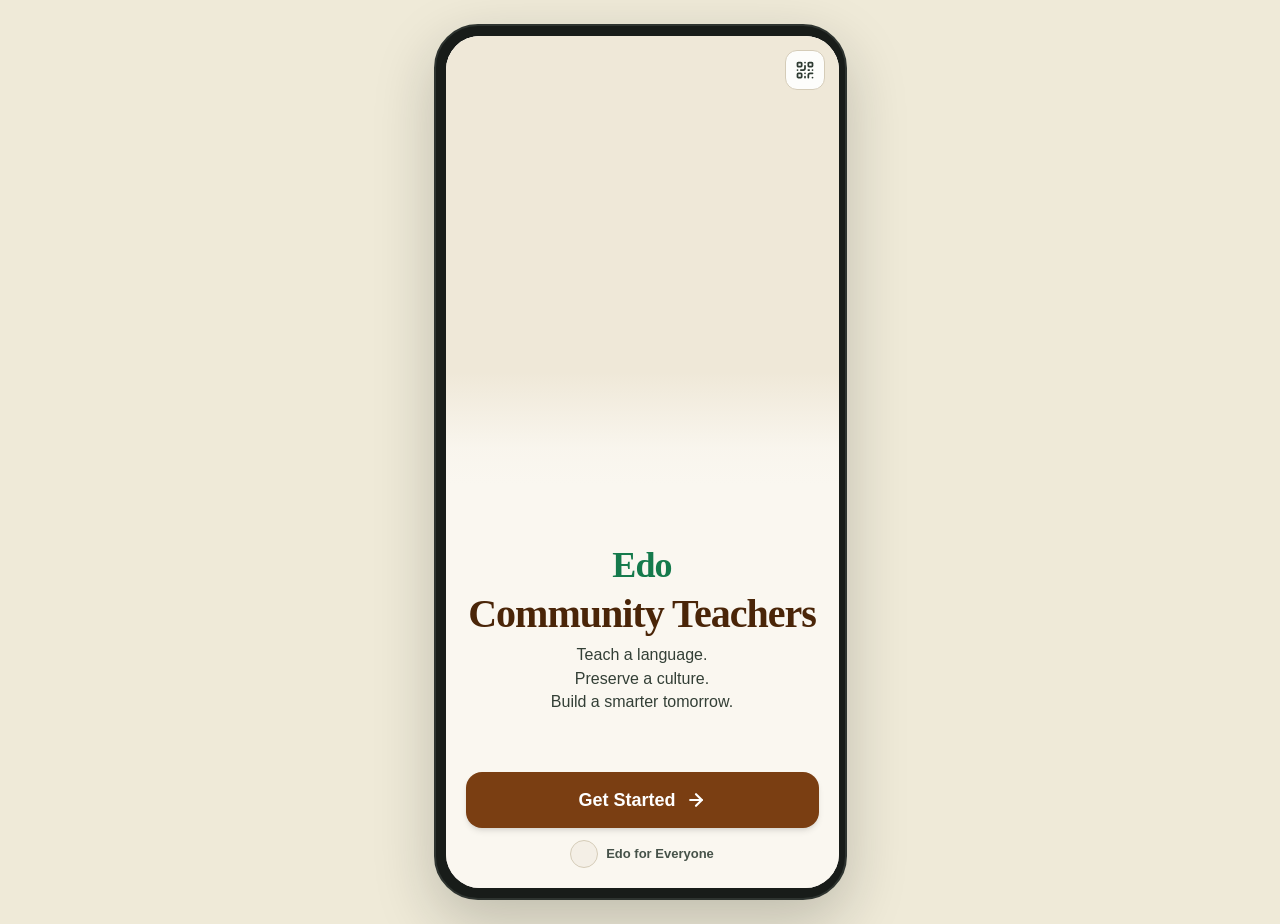
==== commit daf5ef1b: "deploy: iStoria-Ai/CommunityTeachers@dc576ef901b403b2ad76ab018908e00ca25ed160" ====
--- a/index.html
+++ b/index.html
@@ -25,8 +25,8 @@
     <link rel="apple-touch-icon" href="/assets/urhobo-icon-512.png" />
     <link rel="manifest" id="app-manifest" href="/manifest-urhobo.webmanifest" />
     <title>Urhobo — Community Teachers</title>
-    <script type="module" crossorigin src="/assets/studio-Wmn1jj8N.js"></script>
-    <link rel="modulepreload" crossorigin href="/assets/index-CbohWlUC.js">
+    <script type="module" crossorigin src="/assets/studio-Dn9H4LJf.js"></script>
+    <link rel="modulepreload" crossorigin href="/assets/index-DxUi580y.js">
     <link rel="stylesheet" crossorigin href="/assets/index-B9D4Py_K.css">
   </head>
   <body class="bg-[#FAF7F0] text-[#1C241E] antialiased selection:bg-[#157A4C] selection:text-white">
